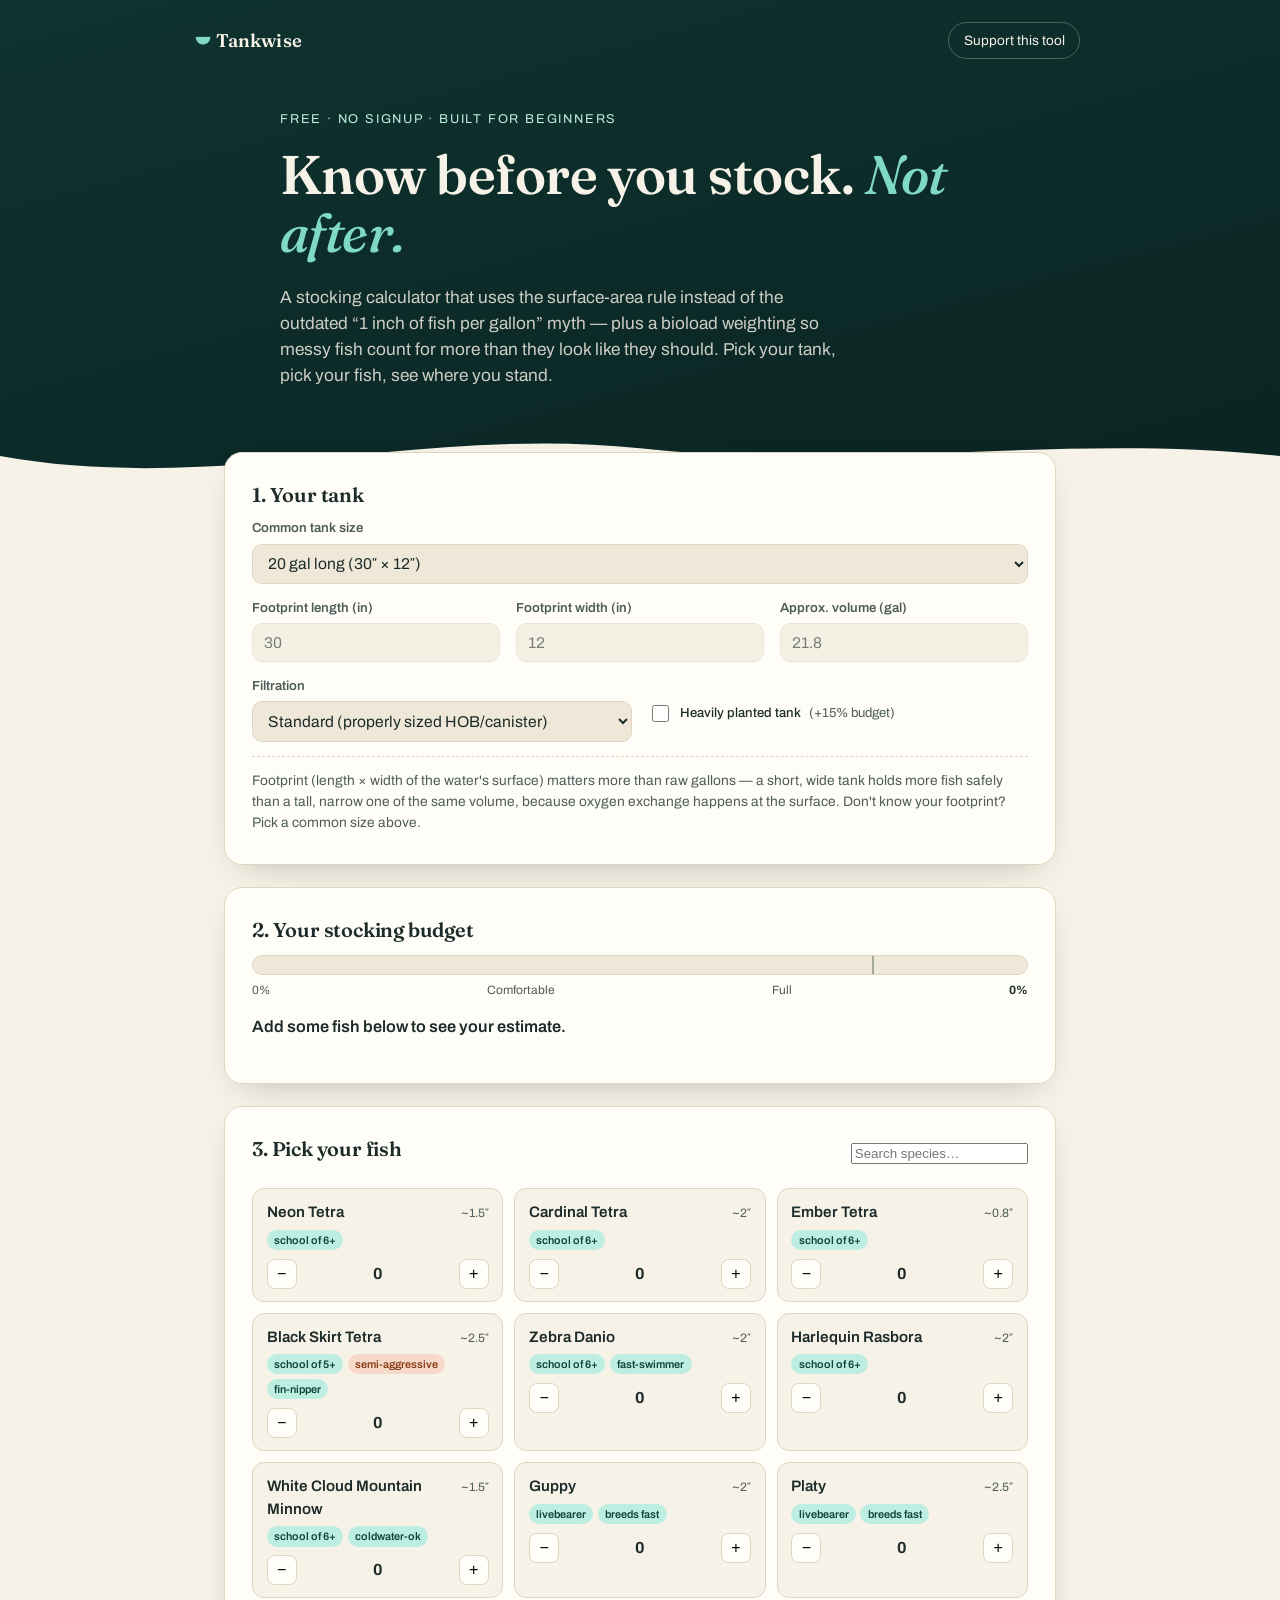
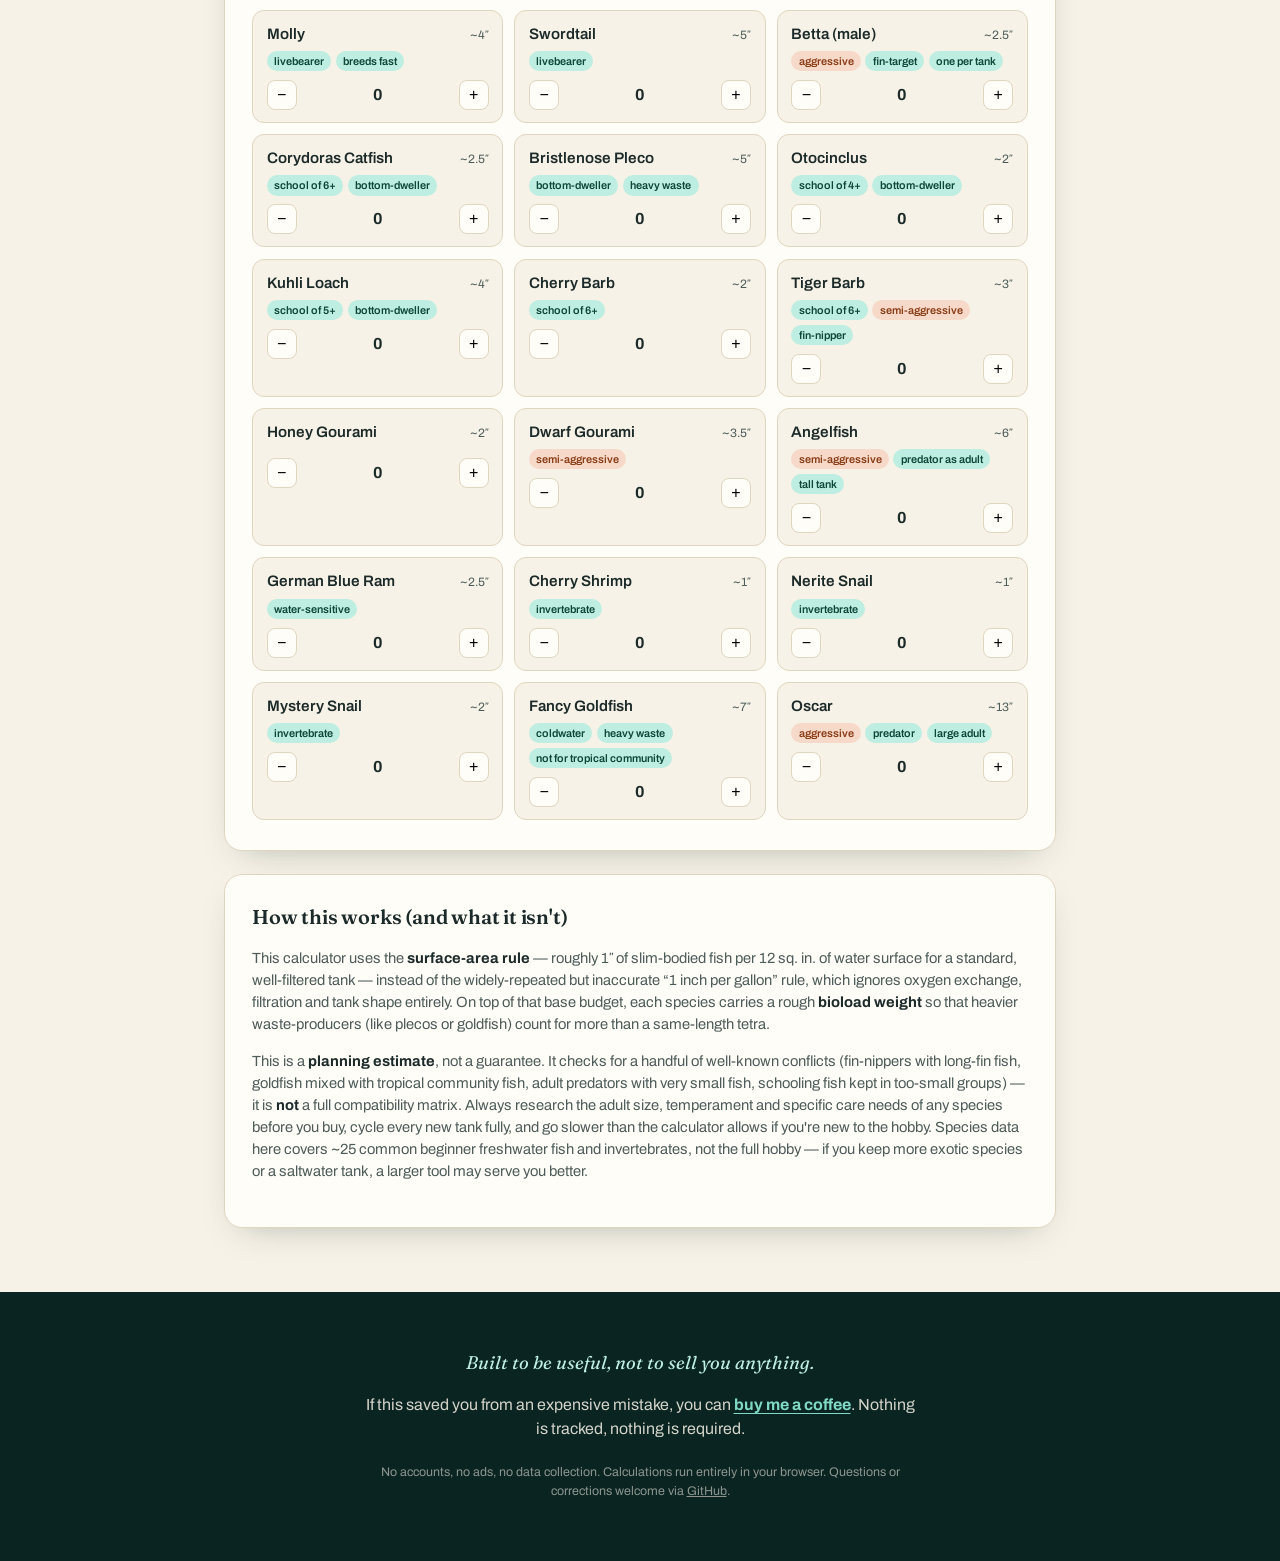
==== index.html @ 194c65b1 "Prepare site for repo rename to koberheim.github.io Decision: use the free root-domain GitHub Pages " ====
<!doctype html>
<html lang="en">
<head>
<meta charset="UTF-8" />
<meta name="viewport" content="width=device-width, initial-scale=1" />
<title>Aquarium Stocking Calculator — Plan a Healthy Tank</title>
<meta name="description" content="A free, honest aquarium stocking calculator for beginner freshwater fishkeepers. Enter your tank size and filtration, pick fish, and see a bioload-based stocking estimate — no signup, no clutter." />
<link rel="canonical" href="https://koberheim.github.io/" />

<meta property="og:type" content="website" />
<meta property="og:title" content="Aquarium Stocking Calculator — Plan a Healthy Tank" />
<meta property="og:description" content="A free, honest, no-signup aquarium stocking calculator for beginner freshwater fishkeepers." />
<meta property="og:url" content="https://koberheim.github.io/" />

<link rel="icon" href="data:image/svg+xml,%3Csvg xmlns='http://www.w3.org/2000/svg' viewBox='0 0 64 64'%3E%3Crect width='64' height='64' rx='14' fill='%230f3330'/%3E%3Cpath d='M10 34c8-14 24-16 34-6-4 10-16 16-26 12-3 4-6 4-8 2 2-3 2-5 0-8z' fill='%2377d9c4'/%3E%3Ccircle cx='40' cy='27' r='2.4' fill='%230f3330'/%3E%3C/svg%3E" />

<link rel="preconnect" href="https://fonts.googleapis.com" />
<link rel="preconnect" href="https://fonts.gstatic.com" crossorigin />
<link href="https://fonts.googleapis.com/css2?family=Fraunces:ital,opsz,wght@0,9..144,400;0,9..144,600;1,9..144,500&family=Archivo:wght@400;500;600;700&display=swap" rel="stylesheet" />

<link rel="stylesheet" href="style.css" />

<script type="application/ld+json">
{
  "@context": "https://schema.org",
  "@type": "WebApplication",
  "name": "Aquarium Stocking Calculator",
  "applicationCategory": "UtilitiesApplication",
  "operatingSystem": "Any",
  "offers": { "@type": "Offer", "price": "0", "priceCurrency": "USD" },
  "description": "A free, no-signup aquarium stocking calculator for beginner freshwater fishkeepers, based on the surface-area rule with per-species bioload weighting."
}
</script>
</head>
<body>

<div class="bubbles" aria-hidden="true">
  <span></span><span></span><span></span><span></span><span></span><span></span><span></span>
</div>

<header class="hero">
  <nav class="topbar">
    <div class="brand"><span class="brand-mark">◗</span> Tankwise</div>
    <a class="tip-link" href="#support">Support this tool</a>
  </nav>

  <div class="hero-copy">
    <p class="eyebrow">Free · No signup · Built for beginners</p>
    <h1>Know before you stock. <span class="accent">Not after.</span></h1>
    <p class="lede">
      A stocking calculator that uses the surface-area rule instead of the
      outdated &ldquo;1 inch of fish per gallon&rdquo; myth &mdash; plus a
      bioload weighting so messy fish count for more than they look like they
      should. Pick your tank, pick your fish, see where you stand.
    </p>
  </div>

  <svg class="wave" viewBox="0 0 1440 90" preserveAspectRatio="none" aria-hidden="true">
    <path d="M0,40 C240,90 480,0 720,30 C960,60 1200,10 1440,40 L1440,90 L0,90 Z"></path>
  </svg>
</header>

<main>
  <section class="panel tank-panel" aria-labelledby="tank-heading">
    <h2 id="tank-heading">1. Your tank</h2>

    <div class="field-row">
      <div class="field">
        <label for="tank-preset">Common tank size</label>
        <select id="tank-preset">
          <option value="custom">Custom footprint&hellip;</option>
          <option value="10,20,10">10 gal (20&Prime; &times; 10&Prime;)</option>
          <option value="20,30,12" selected>20 gal long (30&Prime; &times; 12&Prime;)</option>
          <option value="29,30,12">29 gal (30&Prime; &times; 12&Prime;)</option>
          <option value="40,36,18">40 gal breeder (36&Prime; &times; 18&Prime;)</option>
          <option value="55,48,13">55 gal (48&Prime; &times; 13&Prime;)</option>
          <option value="75,48,18">75 gal (48&Prime; &times; 18&Prime;)</option>
        </select>
      </div>
    </div>

    <div class="field-row" id="footprint-row">
      <div class="field">
        <label for="tank-length">Footprint length (in)</label>
        <input id="tank-length" type="number" min="1" step="0.5" value="30" />
      </div>
      <div class="field">
        <label for="tank-width">Footprint width (in)</label>
        <input id="tank-width" type="number" min="1" step="0.5" value="12" />
      </div>
      <div class="field">
        <label for="tank-gallons">Approx. volume (gal)</label>
        <input id="tank-gallons" type="number" min="1" step="0.5" value="20" disabled />
      </div>
    </div>

    <div class="field-row">
      <div class="field">
        <label for="filtration">Filtration</label>
        <select id="filtration">
          <option value="20">Light (small HOB / sponge only)</option>
          <option value="12" selected>Standard (properly sized HOB/canister)</option>
          <option value="8">Strong (oversized filter + frequent water changes)</option>
        </select>
      </div>
      <div class="field checkbox-field">
        <label for="planted">
          <input id="planted" type="checkbox" />
          Heavily planted tank <span class="hint">(+15% budget)</span>
        </label>
      </div>
    </div>

    <p class="footnote">
      Footprint (length &times; width of the water's surface) matters more than
      raw gallons &mdash; a short, wide tank holds more fish safely than a tall,
      narrow one of the same volume, because oxygen exchange happens at the
      surface. Don't know your footprint? Pick a common size above.
    </p>
  </section>

  <section class="panel budget-panel" aria-live="polite">
    <h2>2. Your stocking budget</h2>
    <div class="gauge-wrap">
      <div class="gauge">
        <div class="gauge-fill" id="gauge-fill"></div>
        <div class="gauge-marker" id="gauge-marker" style="left:80%"></div>
      </div>
      <div class="gauge-labels">
        <span>0%</span><span>Comfortable</span><span>Full</span><span id="gauge-pct">0%</span>
      </div>
    </div>
    <p class="status-line" id="status-line">Add some fish below to see your estimate.</p>
    <div id="warnings" class="warnings" role="alert"></div>
  </section>

  <section class="panel species-panel" aria-labelledby="species-heading">
    <div class="species-head">
      <h2 id="species-heading">3. Pick your fish</h2>
      <input id="species-search" type="search" placeholder="Search species&hellip;" aria-label="Search species" />
    </div>
    <div class="species-grid" id="species-grid"></div>
  </section>

  <section class="panel method-panel" id="method">
    <h2>How this works (and what it isn't)</h2>
    <p>
      This calculator uses the <strong>surface-area rule</strong> &mdash; roughly
      1&Prime; of slim-bodied fish per 12 sq. in. of water surface for a
      standard, well-filtered tank &mdash; instead of the widely-repeated but
      inaccurate &ldquo;1 inch per gallon&rdquo; rule, which ignores oxygen
      exchange, filtration and tank shape entirely. On top of that base budget,
      each species carries a rough <strong>bioload weight</strong> so that
      heavier waste-producers (like plecos or goldfish) count for more than a
      same-length tetra.
    </p>
    <p>
      This is a <strong>planning estimate</strong>, not a guarantee. It checks
      for a handful of well-known conflicts (fin-nippers with long-fin fish,
      goldfish mixed with tropical community fish, adult predators with very
      small fish, schooling fish kept in too-small groups) &mdash; it is
      <strong>not</strong> a full compatibility matrix. Always research the
      adult size, temperament and specific care needs of any species before you
      buy, cycle every new tank fully, and go slower than the calculator allows
      if you're new to the hobby. Species data here covers ~25 common beginner
      freshwater fish and invertebrates, not the full hobby &mdash; if you keep
      more exotic species or a saltwater tank, a larger tool may serve you
      better.
    </p>
  </section>
</main>

<footer id="support" class="site-footer">
  <div class="footer-inner">
    <p class="footer-tagline">Built to be useful, not to sell you anything.</p>
    <p>
      If this saved you from an expensive mistake, you can
      <a href="https://ko-fi.com/kober" id="kofi-link" class="kofi-button" target="_blank" rel="noopener">buy me a coffee</a>.
      Nothing is tracked, nothing is required.
    </p>
    <p class="footer-fine">
      No accounts, no ads, no data collection. Calculations run entirely in
      your browser. Questions or corrections welcome via
      <a href="https://github.com/koberheim/koberheim.github.io" target="_blank" rel="noopener">GitHub</a>.
    </p>
  </div>
</footer>

<script src="app.js"></script>
</body>
</html>
---- style.css ----
:root {
  --ink: #0f3330;
  --ink-deep: #0a2422;
  --seafoam: #7fd9c4;
  --seafoam-soft: #bdeee1;
  --sand: #f7f2e7;
  --sand-dim: #efe8d8;
  --paper: #fffdf8;
  --coral: #e2764f;
  --amber: #d99a3d;
  --good: #2f8f6f;
  --warn: #c98a2e;
  --bad: #c25b3f;
  --text: #1c2b29;
  --text-soft: #4d5c59;
  --border: #dfd6bf;
  --radius: 18px;
  --shadow: 0 12px 34px -18px rgba(10, 36, 34, 0.35);
  --font-display: "Fraunces", "Iowan Old Style", ui-serif, Georgia, serif;
  --font-body: "Archivo", -apple-system, BlinkMacSystemFont, sans-serif;
}

* { box-sizing: border-box; }

html { scroll-behavior: smooth; }

body {
  margin: 0;
  background: var(--sand);
  color: var(--text);
  font-family: var(--font-body);
  line-height: 1.5;
  -webkit-font-smoothing: antialiased;
}

a { color: inherit; }

h1, h2, h3 { font-family: var(--font-display); margin: 0 0 0.4em; letter-spacing: -0.01em; }

/* ---------- floating bubbles ---------- */
.bubbles {
  position: fixed;
  inset: 0;
  pointer-events: none;
  overflow: hidden;
  z-index: 0;
}
.bubbles span {
  position: absolute;
  bottom: -10%;
  width: var(--s, 10px);
  height: var(--s, 10px);
  border-radius: 50%;
  background: radial-gradient(circle at 30% 30%, rgba(255,255,255,0.55), rgba(127,217,196,0.05));
  animation: rise var(--dur, 18s) linear infinite;
  animation-delay: var(--delay, 0s);
  opacity: 0.5;
}
.bubbles span:nth-child(1){ left:6%;  --s:14px; --dur:16s; --delay:-2s; }
.bubbles span:nth-child(2){ left:18%; --s:8px;  --dur:12s; --delay:-6s; }
.bubbles span:nth-child(3){ left:32%; --s:18px; --dur:22s; --delay:-1s; }
.bubbles span:nth-child(4){ left:48%; --s:10px; --dur:15s; --delay:-9s; }
.bubbles span:nth-child(5){ left:63%; --s:13px; --dur:19s; --delay:-4s; }
.bubbles span:nth-child(6){ left:79%; --s:9px;  --dur:13s; --delay:-7s; }
.bubbles span:nth-child(7){ left:91%; --s:16px; --dur:21s; --delay:-11s; }

@keyframes rise {
  from { transform: translateY(0) translateX(0); opacity: 0; }
  10% { opacity: 0.55; }
  90% { opacity: 0.35; }
  to { transform: translateY(-115vh) translateX(12px); opacity: 0; }
}

/* ---------- hero ---------- */
.hero {
  position: relative;
  background: linear-gradient(165deg, var(--ink) 0%, var(--ink-deep) 100%);
  color: var(--sand);
  padding: 1.4rem 1.5rem 5.5rem;
  overflow: hidden;
}

.topbar {
  max-width: 880px;
  margin: 0 auto;
  display: flex;
  align-items: center;
  justify-content: space-between;
  position: relative;
  z-index: 2;
}

.brand {
  font-family: var(--font-display);
  font-weight: 600;
  font-size: 1.15rem;
  letter-spacing: 0.01em;
  display: flex;
  align-items: center;
  gap: 0.4rem;
}
.brand-mark { color: var(--seafoam); transform: rotate(90deg); display: inline-block; }

.tip-link {
  font-size: 0.85rem;
  text-decoration: none;
  border: 1px solid rgba(255,255,255,0.25);
  padding: 0.45rem 0.9rem;
  border-radius: 999px;
  transition: background 0.2s, border-color 0.2s;
}
.tip-link:hover { background: rgba(255,255,255,0.08); border-color: rgba(255,255,255,0.5); }

.hero-copy {
  max-width: 720px;
  margin: 3.2rem auto 0;
  position: relative;
  z-index: 2;
}

.eyebrow {
  font-size: 0.8rem;
  text-transform: uppercase;
  letter-spacing: 0.14em;
  color: var(--seafoam-soft);
  margin: 0 0 1rem;
}

.hero h1 {
  font-size: clamp(2.1rem, 5vw, 3.4rem);
  font-weight: 600;
  line-height: 1.08;
}
.hero h1 .accent { font-style: italic; font-weight: 500; color: var(--seafoam); }

.lede {
  font-size: 1.08rem;
  color: rgba(247, 242, 231, 0.82);
  max-width: 56ch;
  margin-top: 1.1rem;
}

.wave {
  position: absolute;
  left: 0; right: 0; bottom: -1px;
  width: 100%;
  height: 70px;
  z-index: 1;
}
.wave path { fill: var(--sand); }

/* ---------- layout ---------- */
main {
  max-width: 880px;
  margin: -2.6rem auto 0;
  padding: 0 1.5rem 4rem;
  position: relative;
  z-index: 2;
  display: grid;
  gap: 1.4rem;
}

.panel {
  background: var(--paper);
  border: 1px solid var(--border);
  border-radius: var(--radius);
  padding: 1.7rem 1.7rem 1.9rem;
  box-shadow: var(--shadow);
}

.panel h2 {
  font-size: 1.25rem;
  font-weight: 600;
}

/* ---------- tank form ---------- */
.field-row {
  display: grid;
  grid-template-columns: repeat(auto-fit, minmax(160px, 1fr));
  gap: 1rem;
  margin-bottom: 0.9rem;
}

.field label {
  display: block;
  font-size: 0.82rem;
  font-weight: 600;
  color: var(--text-soft);
  margin-bottom: 0.35rem;
}

.field select,
.field input[type="number"],
.field input[type="search"] {
  width: 100%;
  font-family: var(--font-body);
  font-size: 0.98rem;
  padding: 0.6rem 0.7rem;
  border: 1px solid var(--border);
  border-radius: 10px;
  background: var(--sand-dim);
  color: var(--text);
}
.field select:focus,
.field input:focus {
  outline: 2px solid var(--seafoam);
  outline-offset: 1px;
}
.field input:disabled { opacity: 0.6; }

.checkbox-field label {
  display: flex;
  align-items: center;
  gap: 0.5rem;
  font-weight: 500;
  color: var(--text);
  margin-top: 1.6rem;
}
.checkbox-field input { width: 17px; height: 17px; }
.hint { color: var(--text-soft); font-weight: 400; }

.footnote {
  font-size: 0.86rem;
  color: var(--text-soft);
  margin: 0.6rem 0 0;
  border-top: 1px dashed var(--border);
  padding-top: 0.9rem;
}

/* ---------- gauge ---------- */
.gauge-wrap { margin: 0.6rem 0 1rem; }
.gauge {
  position: relative;
  height: 20px;
  border-radius: 999px;
  background: var(--sand-dim);
  border: 1px solid var(--border);
  overflow: hidden;
}
.gauge-fill {
  height: 100%;
  width: 0%;
  background: linear-gradient(90deg, var(--good), var(--good));
  transition: width 0.35s ease, background 0.35s ease;
  border-radius: 999px 0 0 999px;
}
.gauge-marker {
  position: absolute;
  top: -3px;
  width: 2px;
  height: 26px;
  background: var(--text);
  opacity: 0.35;
}
.gauge-labels {
  display: flex;
  justify-content: space-between;
  font-size: 0.75rem;
  color: var(--text-soft);
  margin-top: 0.4rem;
}
#gauge-pct { font-weight: 700; color: var(--text); }

.status-line {
  font-size: 1.02rem;
  font-weight: 600;
  margin: 0.6rem 0 0;
}
.status-line.good { color: var(--good); }
.status-line.warn { color: var(--warn); }
.status-line.bad { color: var(--bad); }

.warnings {
  margin-top: 0.8rem;
  display: grid;
  gap: 0.5rem;
}
.warning-item {
  font-size: 0.88rem;
  background: #fbeee3;
  border: 1px solid #f0d3ba;
  color: #7a3f1c;
  padding: 0.55rem 0.8rem;
  border-radius: 10px;
}

/* ---------- species grid ---------- */
.species-head {
  display: flex;
  flex-wrap: wrap;
  gap: 0.8rem;
  align-items: center;
  justify-content: space-between;
  margin-bottom: 1rem;
}
.species-head input[type="search"] {
  max-width: 220px;
}

.species-grid {
  display: grid;
  grid-template-columns: repeat(auto-fill, minmax(230px, 1fr));
  gap: 0.7rem;
}

.species-card {
  border: 1px solid var(--border);
  border-radius: 12px;
  padding: 0.75rem 0.85rem;
  background: var(--sand);
  display: flex;
  flex-direction: column;
  gap: 0.35rem;
}

.species-card .row1 {
  display: flex;
  justify-content: space-between;
  align-items: baseline;
  gap: 0.5rem;
}

.species-card .name {
  font-weight: 600;
  font-size: 0.95rem;
}

.species-card .meta {
  font-size: 0.76rem;
  color: var(--text-soft);
}

.species-card .tags {
  display: flex;
  flex-wrap: wrap;
  gap: 0.3rem;
}
.tag {
  font-size: 0.68rem;
  padding: 0.12rem 0.45rem;
  border-radius: 999px;
  background: var(--seafoam-soft);
  color: #0e4638;
  font-weight: 600;
}
.tag.alert { background: #f6d9c9; color: #8a3d16; }

.stepper {
  display: flex;
  align-items: center;
  justify-content: space-between;
  margin-top: 0.2rem;
}
.stepper button {
  width: 30px; height: 30px;
  border-radius: 8px;
  border: 1px solid var(--border);
  background: var(--paper);
  font-size: 1rem;
  cursor: pointer;
  line-height: 1;
}
.stepper button:hover { background: var(--seafoam-soft); }
.stepper .count { font-weight: 700; min-width: 2ch; text-align: center; }

.species-card.active {
  border-color: var(--seafoam);
  background: var(--seafoam-soft);
}

/* ---------- method panel ---------- */
.method-panel p { color: var(--text-soft); font-size: 0.92rem; }
.method-panel strong { color: var(--text); }

/* ---------- footer ---------- */
.site-footer {
  background: var(--ink-deep);
  color: rgba(247,242,231,0.85);
  padding: 2.4rem 1.5rem 3rem;
  text-align: center;
}
.footer-inner { max-width: 560px; margin: 0 auto; }
.footer-tagline {
  font-family: var(--font-display);
  font-style: italic;
  font-size: 1.15rem;
  color: var(--seafoam-soft);
  margin-bottom: 0.6rem;
}
.kofi-button {
  color: var(--seafoam);
  font-weight: 700;
  text-decoration: underline;
  text-underline-offset: 3px;
}
.footer-fine {
  font-size: 0.78rem;
  color: rgba(247,242,231,0.55);
  margin-top: 1.4rem;
}
.footer-fine a { text-decoration: underline; }

@media (max-width: 560px) {
  .hero { padding: 1.2rem 1.1rem 4.8rem; }
  .panel { padding: 1.3rem 1.15rem 1.5rem; }
  main { padding: 0 1.1rem 3rem; }
}
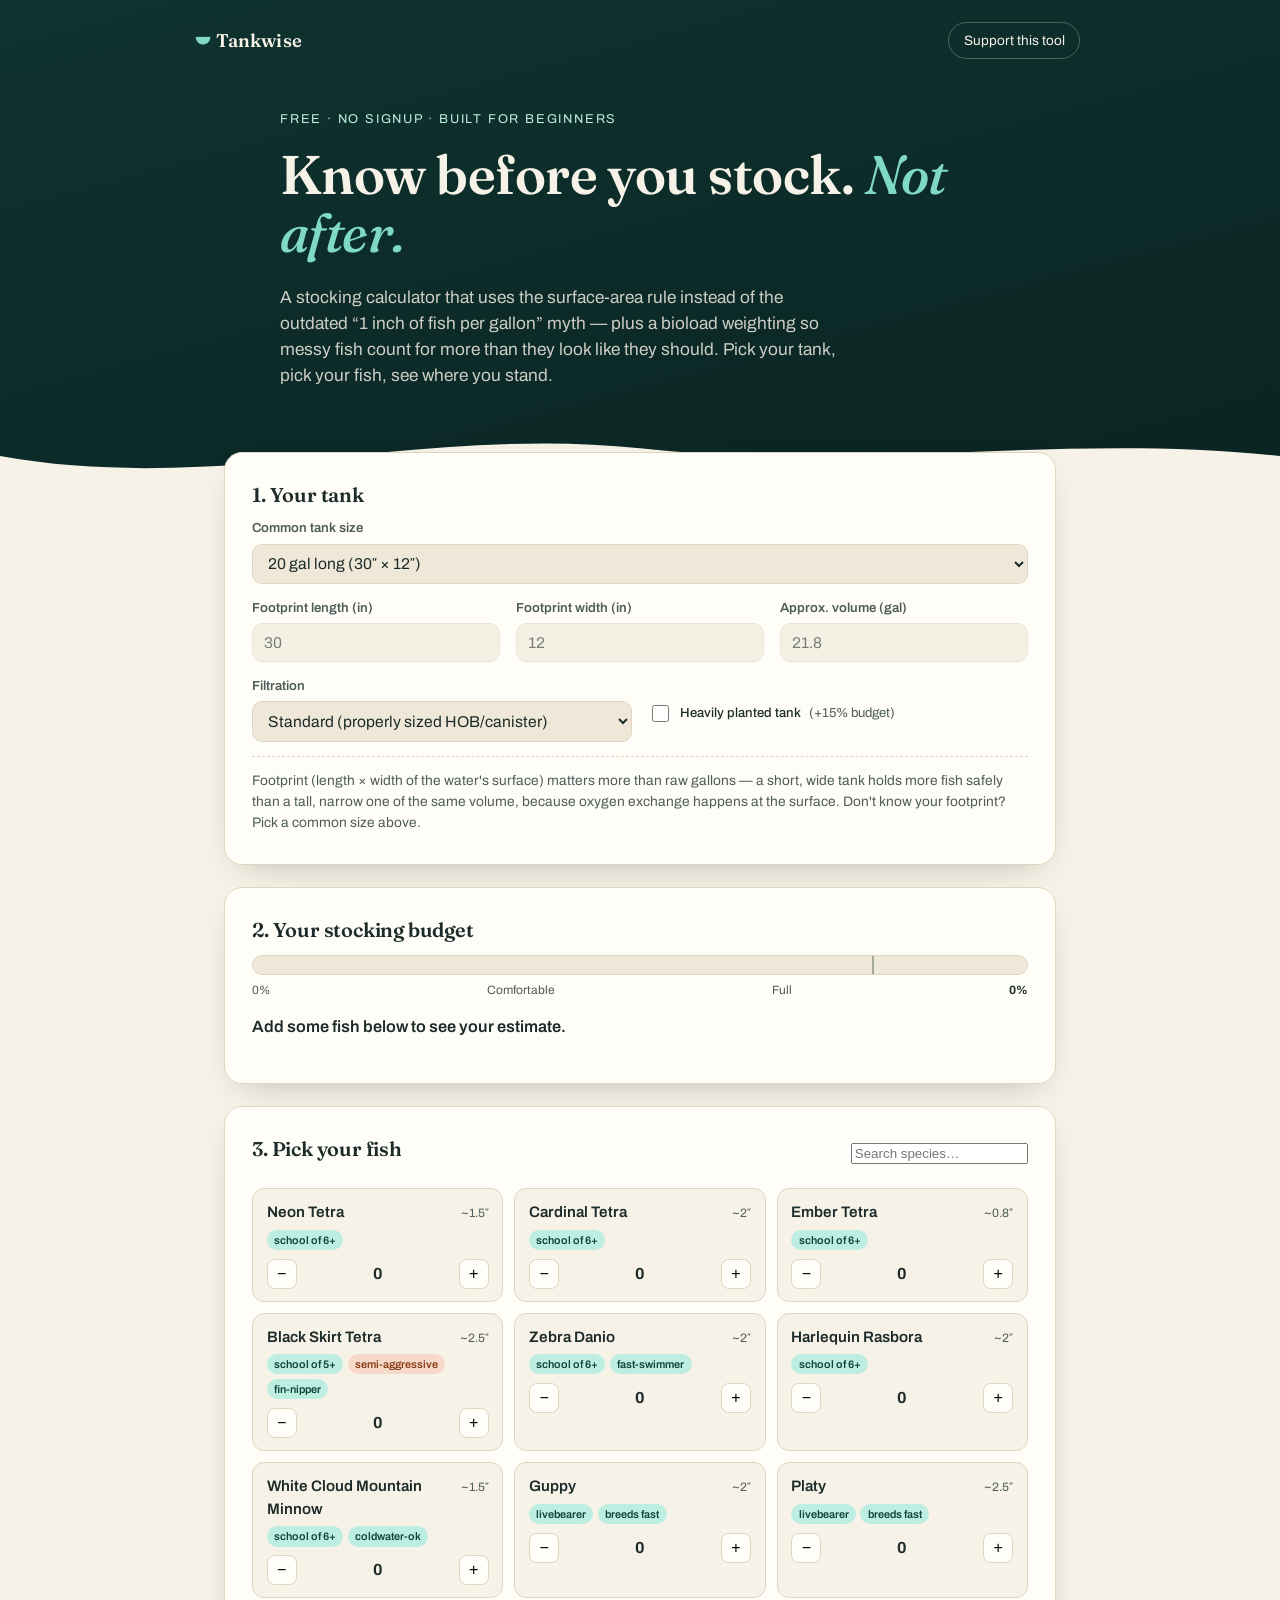
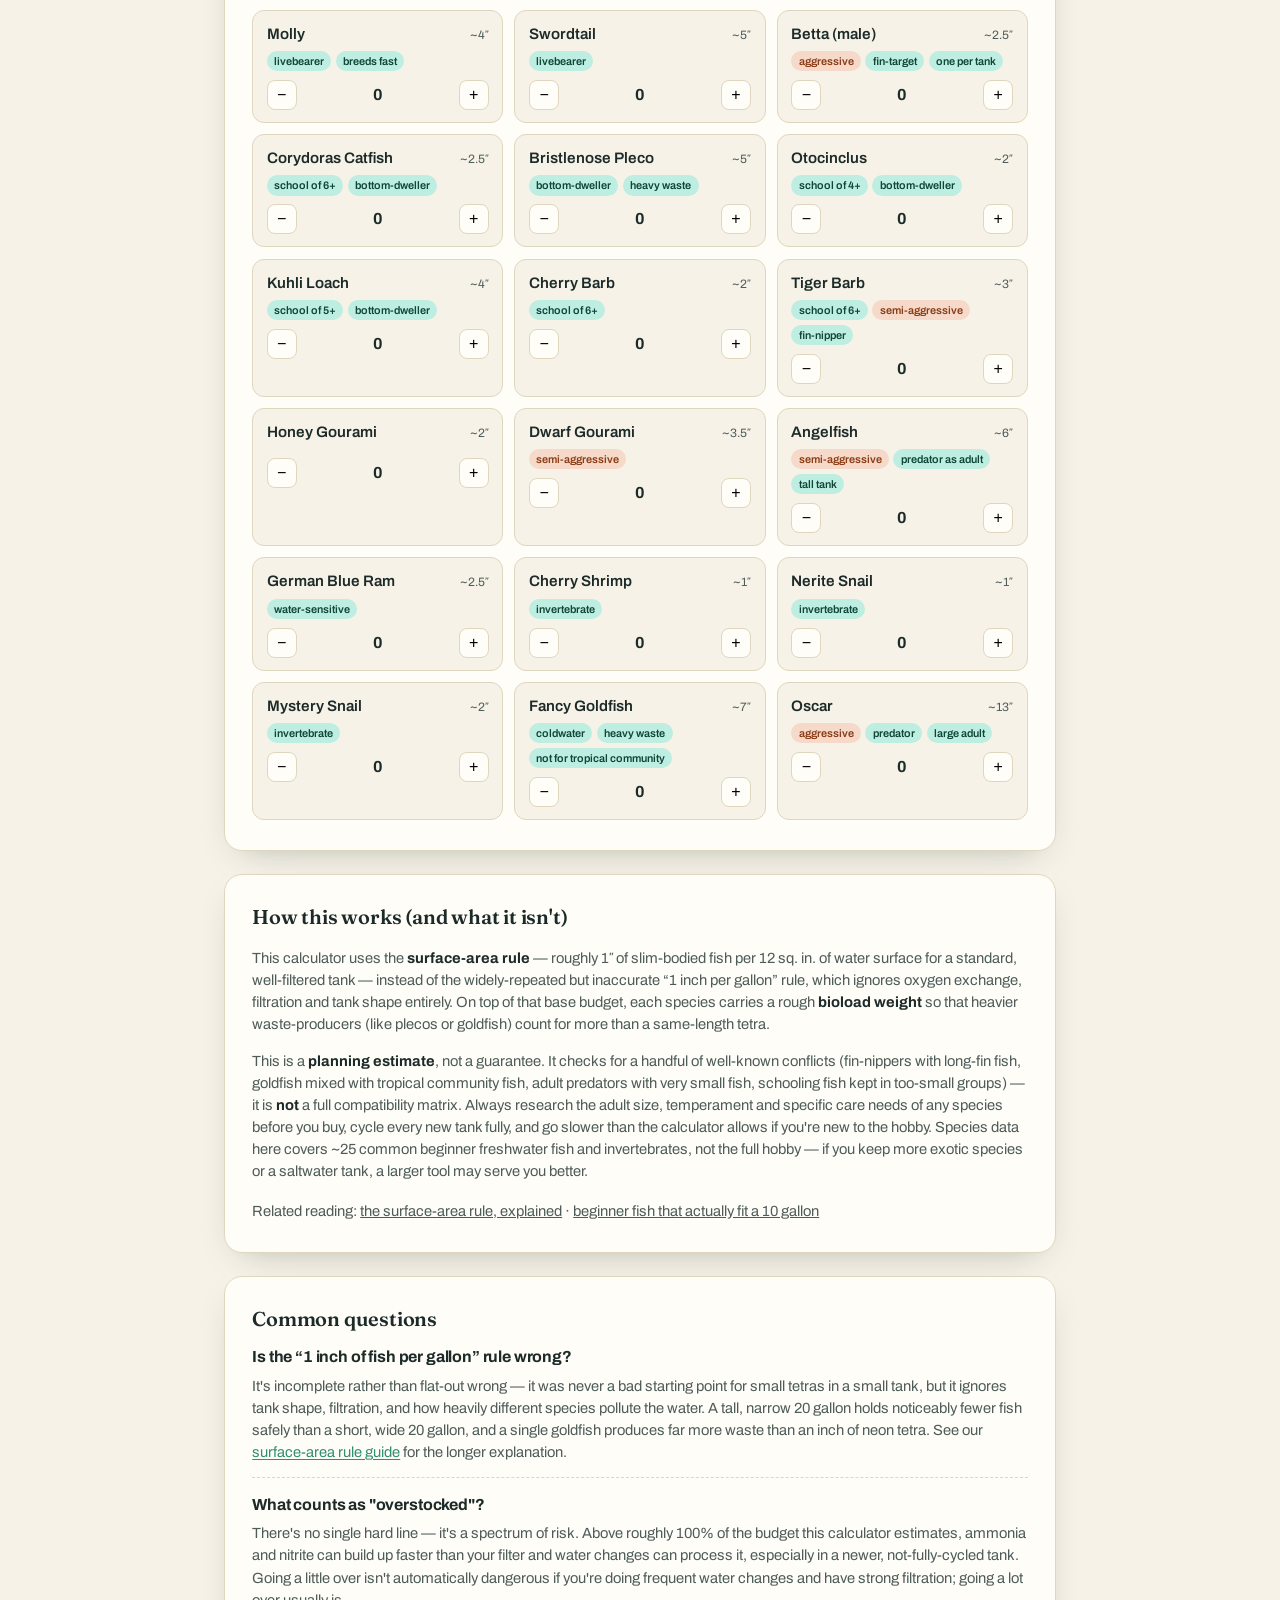
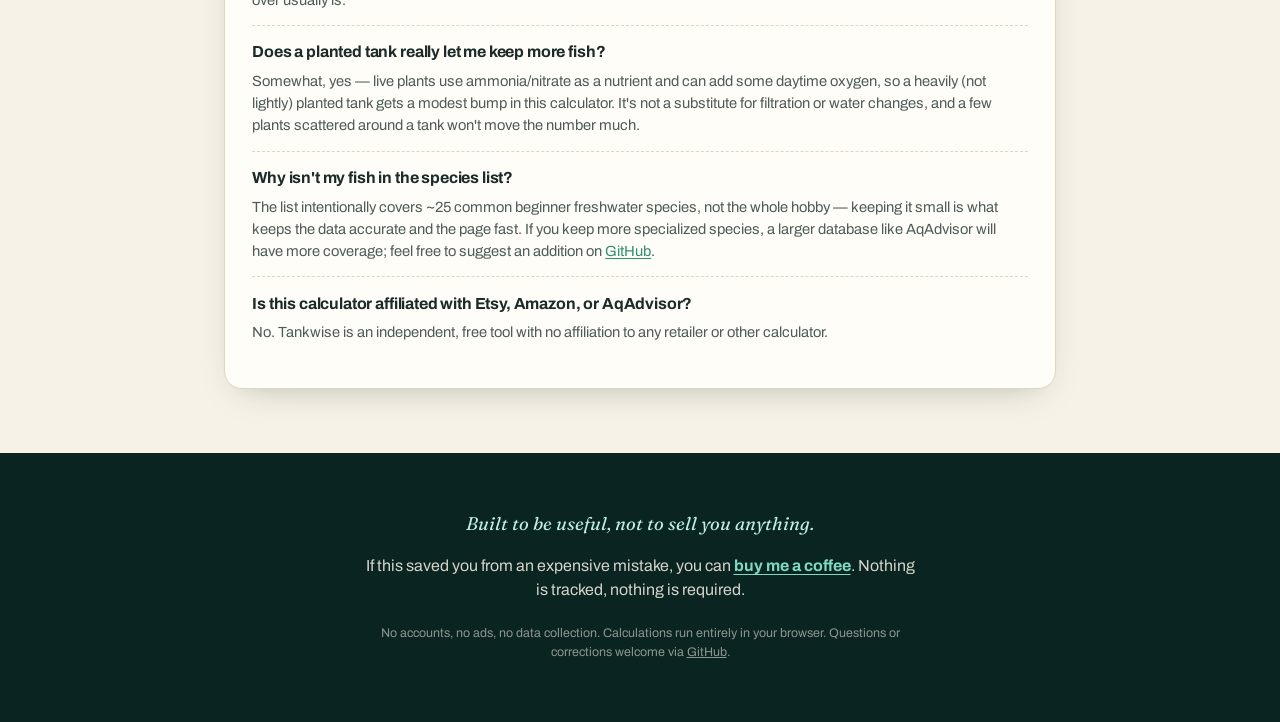
==== commit aaf268be: "Add SEO content: FAQ, two guide pages, OG image - FAQ section on the homepage with FAQPage schema (5" ====
--- a/index.html
+++ b/index.html
@@ -11,6 +11,8 @@
 <meta property="og:title" content="Aquarium Stocking Calculator — Plan a Healthy Tank" />
 <meta property="og:description" content="A free, honest, no-signup aquarium stocking calculator for beginner freshwater fishkeepers." />
 <meta property="og:url" content="https://koberheim.github.io/" />
+<meta property="og:image" content="https://koberheim.github.io/og-image.png" />
+<meta name="twitter:card" content="summary_large_image" />
 
 <link rel="icon" href="data:image/svg+xml,%3Csvg xmlns='http://www.w3.org/2000/svg' viewBox='0 0 64 64'%3E%3Crect width='64' height='64' rx='14' fill='%230f3330'/%3E%3Cpath d='M10 34c8-14 24-16 34-6-4 10-16 16-26 12-3 4-6 4-8 2 2-3 2-5 0-8z' fill='%2377d9c4'/%3E%3Ccircle cx='40' cy='27' r='2.4' fill='%230f3330'/%3E%3C/svg%3E" />
 
@@ -29,6 +31,29 @@
   "operatingSystem": "Any",
   "offers": { "@type": "Offer", "price": "0", "priceCurrency": "USD" },
   "description": "A free, no-signup aquarium stocking calculator for beginner freshwater fishkeepers, based on the surface-area rule with per-species bioload weighting."
+}
+</script>
+<script type="application/ld+json">
+{
+  "@context": "https://schema.org",
+  "@type": "FAQPage",
+  "mainEntity": [
+    {
+      "@type": "Question",
+      "name": "Is the \"1 inch of fish per gallon\" rule wrong?",
+      "acceptedAnswer": { "@type": "Answer", "text": "It's incomplete rather than flat-out wrong — it ignores tank shape, filtration, and how heavily different species pollute the water. A tall, narrow tank holds fewer fish safely than a short, wide tank of the same volume, and a goldfish produces far more waste than an inch of neon tetra." }
+    },
+    {
+      "@type": "Question",
+      "name": "What counts as overstocked in an aquarium?",
+      "acceptedAnswer": { "@type": "Answer", "text": "There's no single hard line. Above roughly 100% of a calculated stocking budget, ammonia and nitrite can build up faster than filtration and water changes can process it, especially in a newer tank." }
+    },
+    {
+      "@type": "Question",
+      "name": "Does a planted tank let me keep more fish?",
+      "acceptedAnswer": { "@type": "Answer", "text": "Somewhat — live plants use ammonia and nitrate as a nutrient and add some daytime oxygen, so a heavily planted tank gets a modest bump in stocking capacity. It is not a substitute for filtration or water changes." }
+    }
+  ]
 }
 </script>
 </head>
@@ -167,6 +192,69 @@
       more exotic species or a saltwater tank, a larger tool may serve you
       better.
     </p>
+    <p class="footnote" style="border-top:none; margin-top:1.1rem; padding-top:0;">
+      Related reading:
+      <a href="guides/surface-area-rule.html">the surface-area rule, explained</a> ·
+      <a href="guides/beginner-fish-for-a-10-gallon-tank.html">beginner fish that actually fit a 10 gallon</a>
+    </p>
+  </section>
+
+  <section class="panel faq-panel" id="faq" aria-labelledby="faq-heading">
+    <h2 id="faq-heading">Common questions</h2>
+
+    <div class="faq-item">
+      <h3>Is the &ldquo;1 inch of fish per gallon&rdquo; rule wrong?</h3>
+      <p>
+        It's incomplete rather than flat-out wrong &mdash; it was never a bad
+        starting point for small tetras in a small tank, but it ignores tank
+        shape, filtration, and how heavily different species pollute the
+        water. A tall, narrow 20 gallon holds noticeably fewer fish safely
+        than a short, wide 20 gallon, and a single goldfish produces far more
+        waste than an inch of neon tetra. See our
+        <a href="guides/surface-area-rule.html">surface-area rule guide</a>
+        for the longer explanation.
+      </p>
+    </div>
+
+    <div class="faq-item">
+      <h3>What counts as "overstocked"?</h3>
+      <p>
+        There's no single hard line &mdash; it's a spectrum of risk. Above
+        roughly 100% of the budget this calculator estimates, ammonia and
+        nitrite can build up faster than your filter and water changes can
+        process it, especially in a newer, not-fully-cycled tank. Going a
+        little over isn't automatically dangerous if you're doing frequent
+        water changes and have strong filtration; going a lot over usually is.
+      </p>
+    </div>
+
+    <div class="faq-item">
+      <h3>Does a planted tank really let me keep more fish?</h3>
+      <p>
+        Somewhat, yes &mdash; live plants use ammonia/nitrate as a nutrient
+        and can add some daytime oxygen, so a heavily (not lightly) planted
+        tank gets a modest bump in this calculator. It's not a substitute for
+        filtration or water changes, and a few plants scattered around a tank
+        won't move the number much.
+      </p>
+    </div>
+
+    <div class="faq-item">
+      <h3>Why isn't my fish in the species list?</h3>
+      <p>
+        The list intentionally covers ~25 common beginner freshwater species,
+        not the whole hobby &mdash; keeping it small is what keeps the data
+        accurate and the page fast. If you keep more specialized species, a
+        larger database like AqAdvisor will have more coverage; feel free to
+        suggest an addition on
+        <a href="https://github.com/koberheim/koberheim.github.io" target="_blank" rel="noopener">GitHub</a>.
+      </p>
+    </div>
+
+    <div class="faq-item">
+      <h3>Is this calculator affiliated with Etsy, Amazon, or AqAdvisor?</h3>
+      <p>No. Tankwise is an independent, free tool with no affiliation to any retailer or other calculator.</p>
+    </div>
   </section>
 </main>
 
--- a/style.css
+++ b/style.css
@@ -372,6 +372,25 @@
 .method-panel p { color: var(--text-soft); font-size: 0.92rem; }
 .method-panel strong { color: var(--text); }
 
+/* ---------- FAQ ---------- */
+.faq-item {
+  padding: 0.9rem 0;
+  border-top: 1px dashed var(--border);
+}
+.faq-item:first-of-type { border-top: none; padding-top: 0.2rem; }
+.faq-item h3 {
+  font-family: var(--font-body);
+  font-size: 1rem;
+  font-weight: 700;
+  margin-bottom: 0.35rem;
+}
+.faq-item p {
+  color: var(--text-soft);
+  font-size: 0.92rem;
+  margin: 0;
+}
+.faq-item a { color: var(--good); text-decoration: underline; text-underline-offset: 2px; }
+
 /* ---------- footer ---------- */
 .site-footer {
   background: var(--ink-deep);
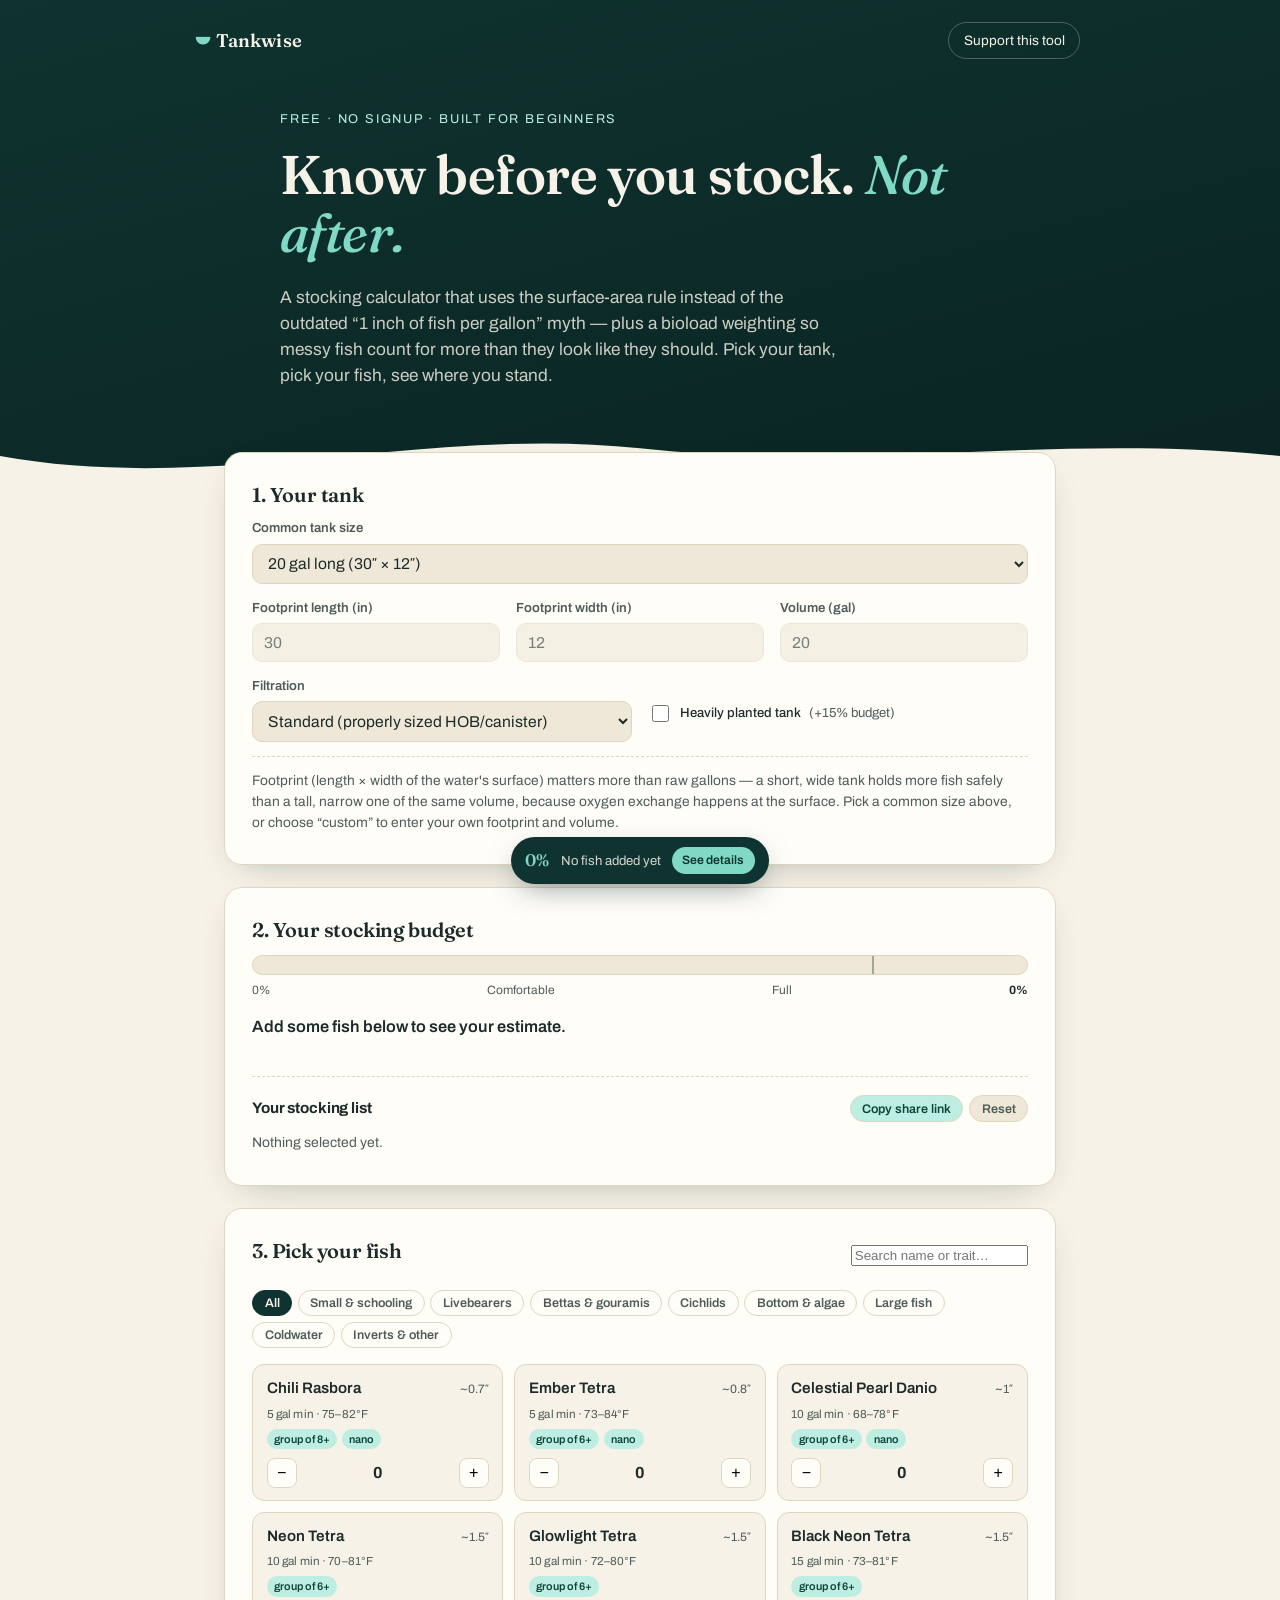
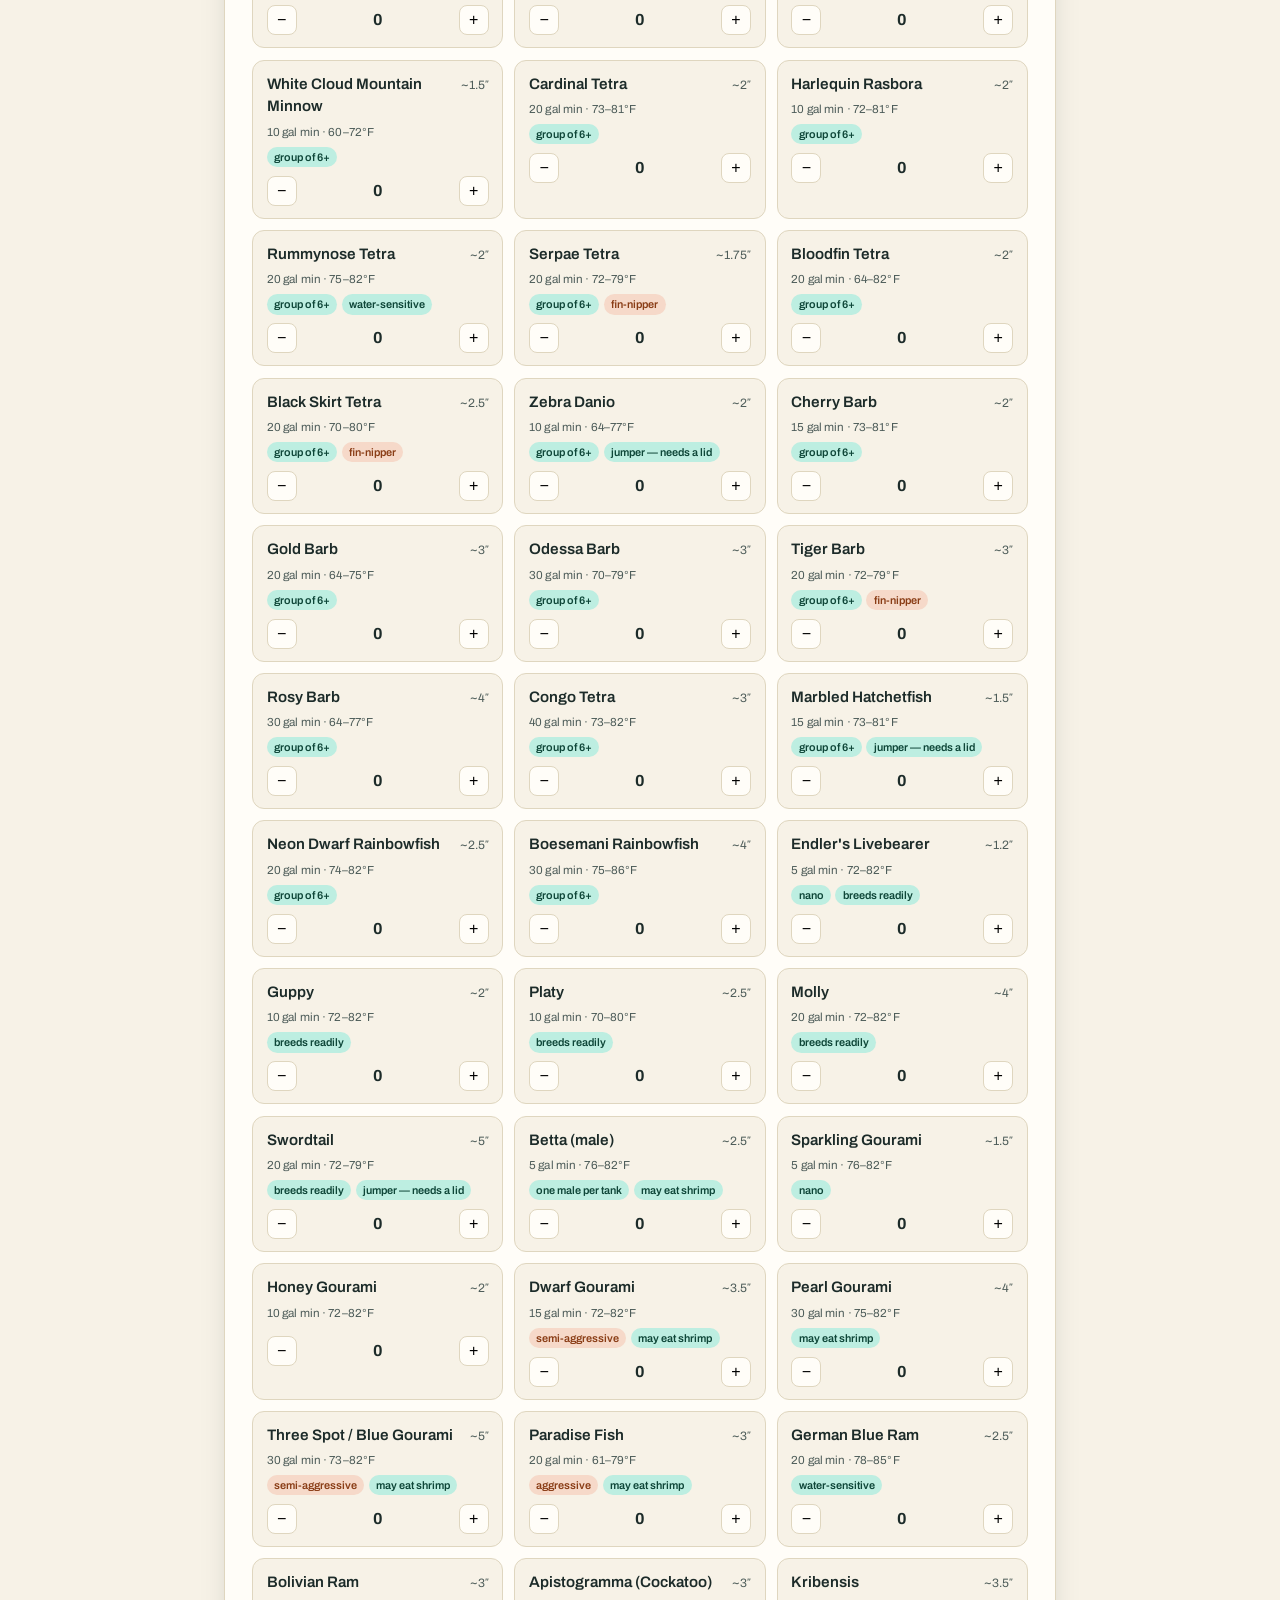
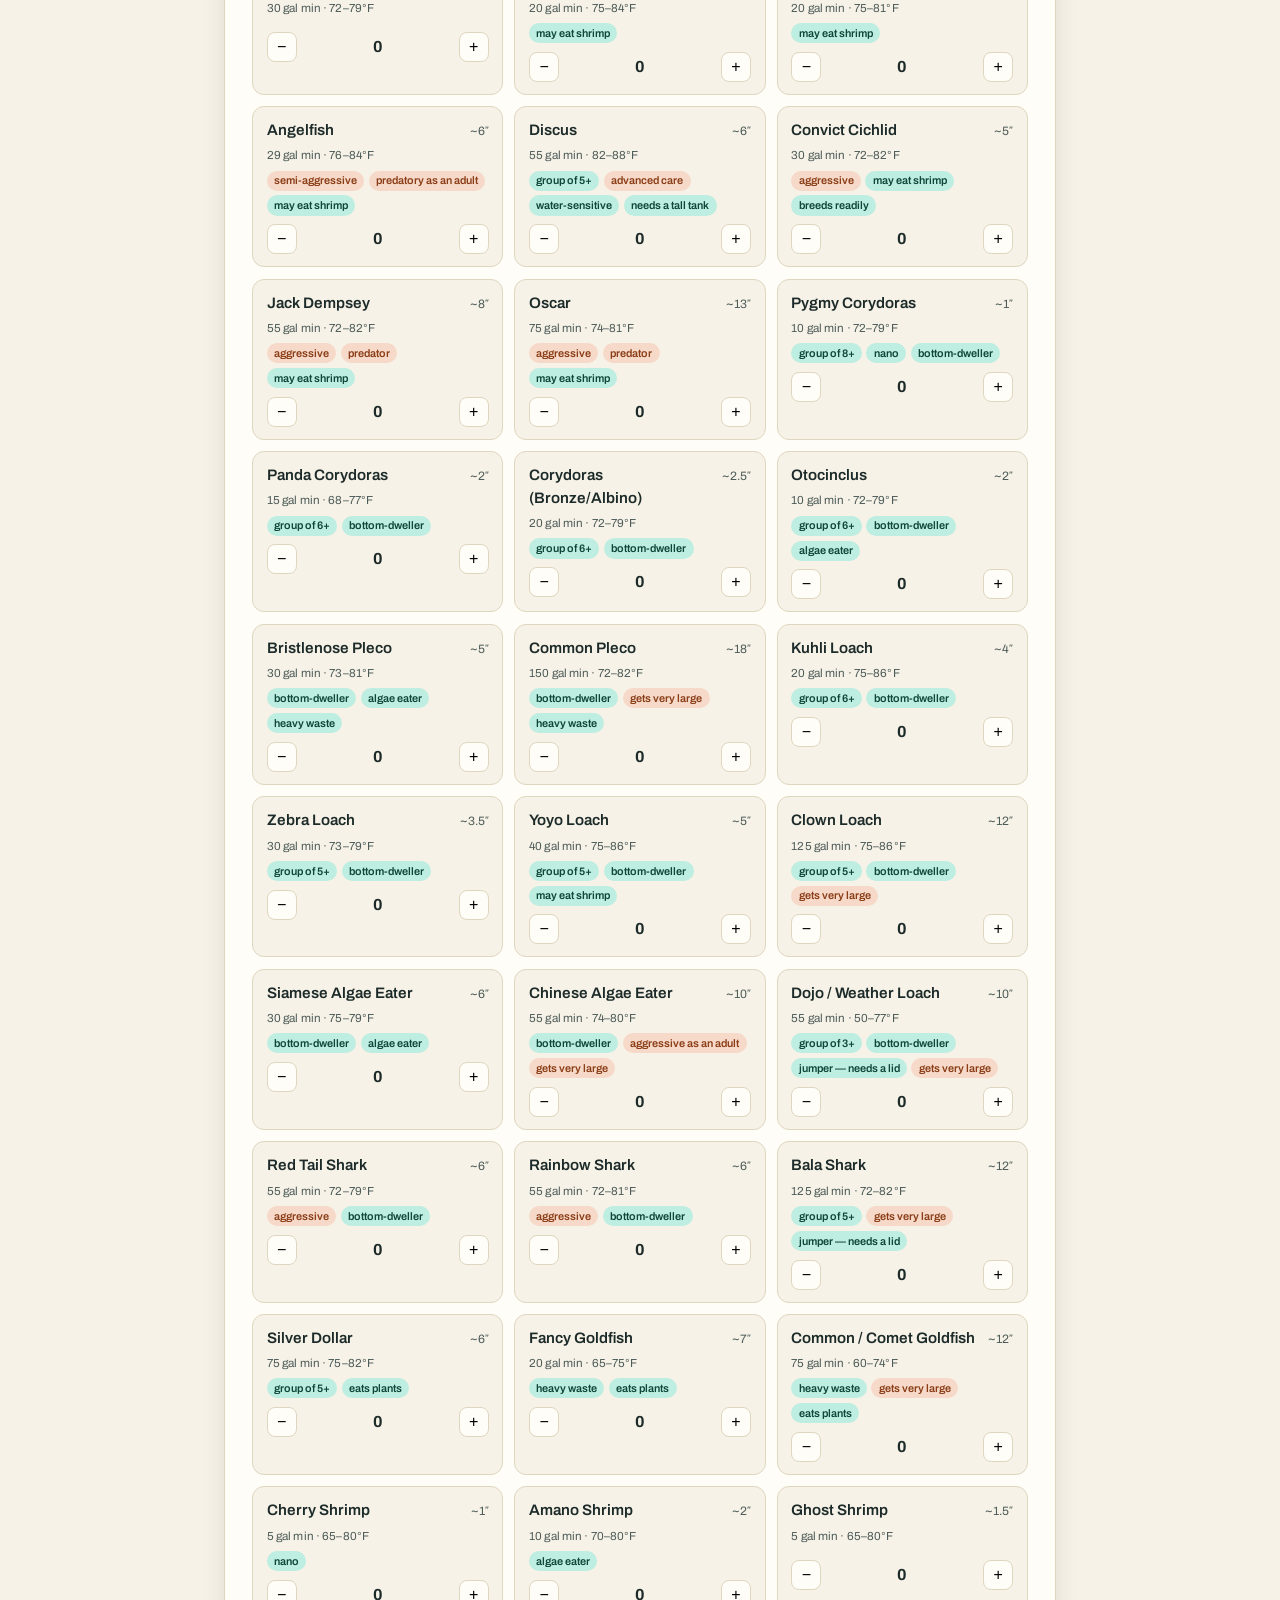
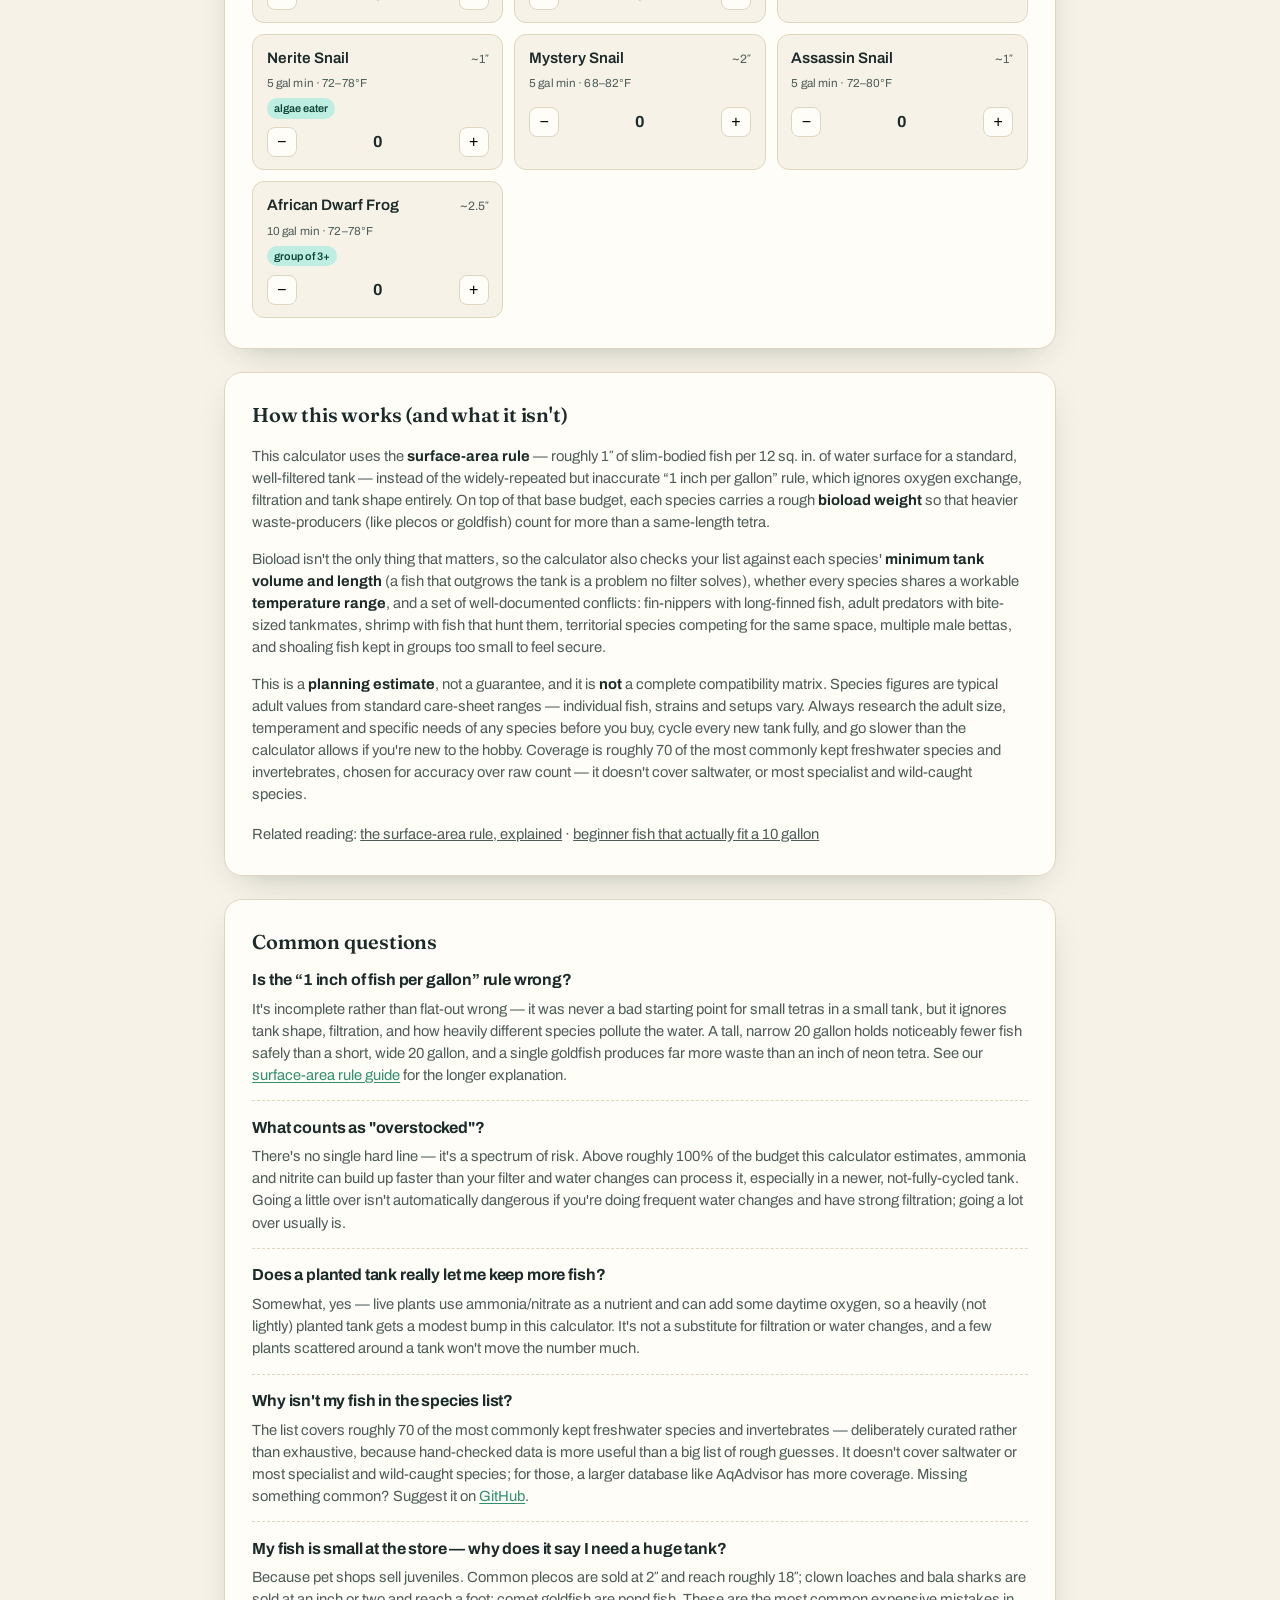
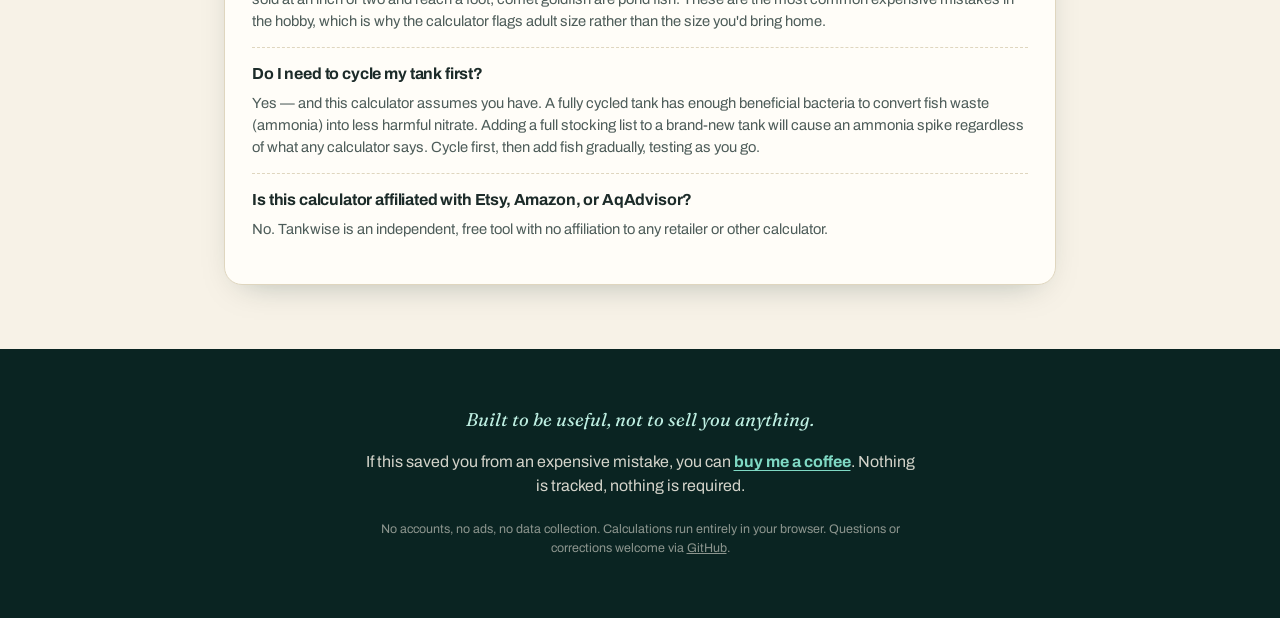
==== commit d4ebdb98: "Expert accuracy audit: fix volume bug, add safety checks, 27->70 species Reviewed the calculator as " ====
--- a/index.html
+++ b/index.html
@@ -6,6 +6,7 @@
 <title>Aquarium Stocking Calculator — Plan a Healthy Tank</title>
 <meta name="description" content="A free, honest aquarium stocking calculator for beginner freshwater fishkeepers. Enter your tank size and filtration, pick fish, and see a bioload-based stocking estimate — no signup, no clutter." />
 <link rel="canonical" href="https://koberheim.github.io/" />
+<meta name="google-site-verification" content="kkykua_KY_vLJIFKg8GfnX-6izK89qSfB3a8kxtB8u4" />
 
 <meta property="og:type" content="website" />
 <meta property="og:title" content="Aquarium Stocking Calculator — Plan a Healthy Tank" />
@@ -114,7 +115,7 @@
         <input id="tank-width" type="number" min="1" step="0.5" value="12" />
       </div>
       <div class="field">
-        <label for="tank-gallons">Approx. volume (gal)</label>
+        <label for="tank-gallons">Volume (gal)</label>
         <input id="tank-gallons" type="number" min="1" step="0.5" value="20" disabled />
       </div>
     </div>
@@ -140,11 +141,12 @@
       Footprint (length &times; width of the water's surface) matters more than
       raw gallons &mdash; a short, wide tank holds more fish safely than a tall,
       narrow one of the same volume, because oxygen exchange happens at the
-      surface. Don't know your footprint? Pick a common size above.
-    </p>
-  </section>
-
-  <section class="panel budget-panel" aria-live="polite">
+      surface. Pick a common size above, or choose &ldquo;custom&rdquo; to enter
+      your own footprint and volume.
+    </p>
+  </section>
+
+  <section class="panel budget-panel" id="top-of-results" aria-live="polite">
     <h2>2. Your stocking budget</h2>
     <div class="gauge-wrap">
       <div class="gauge">
@@ -157,13 +159,23 @@
     </div>
     <p class="status-line" id="status-line">Add some fish below to see your estimate.</p>
     <div id="warnings" class="warnings" role="alert"></div>
+
+    <div class="summary-head">
+      <h3>Your stocking list</h3>
+      <div class="summary-actions">
+        <button type="button" id="share-btn" class="mini-btn">Copy share link</button>
+        <button type="button" id="reset-btn" class="mini-btn ghost">Reset</button>
+      </div>
+    </div>
+    <div id="summary" class="summary"></div>
   </section>
 
   <section class="panel species-panel" aria-labelledby="species-heading">
     <div class="species-head">
       <h2 id="species-heading">3. Pick your fish</h2>
-      <input id="species-search" type="search" placeholder="Search species&hellip;" aria-label="Search species" />
-    </div>
+      <input id="species-search" type="search" placeholder="Search name or trait&hellip;" aria-label="Search species by name or trait" />
+    </div>
+    <div id="category-chips" class="chips" role="group" aria-label="Filter by category"></div>
     <div class="species-grid" id="species-grid"></div>
   </section>
 
@@ -180,17 +192,26 @@
       same-length tetra.
     </p>
     <p>
-      This is a <strong>planning estimate</strong>, not a guarantee. It checks
-      for a handful of well-known conflicts (fin-nippers with long-fin fish,
-      goldfish mixed with tropical community fish, adult predators with very
-      small fish, schooling fish kept in too-small groups) &mdash; it is
-      <strong>not</strong> a full compatibility matrix. Always research the
-      adult size, temperament and specific care needs of any species before you
-      buy, cycle every new tank fully, and go slower than the calculator allows
-      if you're new to the hobby. Species data here covers ~25 common beginner
-      freshwater fish and invertebrates, not the full hobby &mdash; if you keep
-      more exotic species or a saltwater tank, a larger tool may serve you
-      better.
+      Bioload isn't the only thing that matters, so the calculator also checks
+      your list against each species' <strong>minimum tank volume and
+      length</strong> (a fish that outgrows the tank is a problem no filter
+      solves), whether every species shares a workable
+      <strong>temperature range</strong>, and a set of well-documented
+      conflicts: fin-nippers with long-finned fish, adult predators with
+      bite-sized tankmates, shrimp with fish that hunt them, territorial
+      species competing for the same space, multiple male bettas, and shoaling
+      fish kept in groups too small to feel secure.
+    </p>
+    <p>
+      This is a <strong>planning estimate</strong>, not a guarantee, and it is
+      <strong>not</strong> a complete compatibility matrix. Species figures are
+      typical adult values from standard care-sheet ranges &mdash; individual
+      fish, strains and setups vary. Always research the adult size,
+      temperament and specific needs of any species before you buy, cycle every
+      new tank fully, and go slower than the calculator allows if you're new to
+      the hobby. Coverage is roughly 70 of the most commonly kept freshwater
+      species and invertebrates, chosen for accuracy over raw count &mdash; it
+      doesn't cover saltwater, or most specialist and wild-caught species.
     </p>
     <p class="footnote" style="border-top:none; margin-top:1.1rem; padding-top:0;">
       Related reading:
@@ -242,12 +263,35 @@
     <div class="faq-item">
       <h3>Why isn't my fish in the species list?</h3>
       <p>
-        The list intentionally covers ~25 common beginner freshwater species,
-        not the whole hobby &mdash; keeping it small is what keeps the data
-        accurate and the page fast. If you keep more specialized species, a
-        larger database like AqAdvisor will have more coverage; feel free to
-        suggest an addition on
+        The list covers roughly 70 of the most commonly kept freshwater species
+        and invertebrates &mdash; deliberately curated rather than exhaustive,
+        because hand-checked data is more useful than a big list of rough
+        guesses. It doesn't cover saltwater or most specialist and wild-caught
+        species; for those, a larger database like AqAdvisor has more coverage.
+        Missing something common? Suggest it on
         <a href="https://github.com/koberheim/koberheim.github.io" target="_blank" rel="noopener">GitHub</a>.
+      </p>
+    </div>
+
+    <div class="faq-item">
+      <h3>My fish is small at the store &mdash; why does it say I need a huge tank?</h3>
+      <p>
+        Because pet shops sell juveniles. Common plecos are sold at 2&Prime;
+        and reach roughly 18&Prime;; clown loaches and bala sharks are sold at
+        an inch or two and reach a foot; comet goldfish are pond fish. These
+        are the most common expensive mistakes in the hobby, which is why the
+        calculator flags adult size rather than the size you'd bring home.
+      </p>
+    </div>
+
+    <div class="faq-item">
+      <h3>Do I need to cycle my tank first?</h3>
+      <p>
+        Yes &mdash; and this calculator assumes you have. A fully cycled tank
+        has enough beneficial bacteria to convert fish waste (ammonia) into
+        less harmful nitrate. Adding a full stocking list to a brand-new tank
+        will cause an ammonia spike regardless of what any calculator says.
+        Cycle first, then add fish gradually, testing as you go.
       </p>
     </div>
 
@@ -257,6 +301,12 @@
     </div>
   </section>
 </main>
+
+<div id="sticky-status" class="sticky-status" aria-hidden="true">
+  <span class="sticky-pct" id="sticky-pct">0%</span>
+  <span class="sticky-text" id="sticky-text">Add some fish to see your estimate</span>
+  <a class="sticky-jump" href="#top-of-results">See details</a>
+</div>
 
 <footer id="support" class="site-footer">
   <div class="footer-inner">
--- a/style.css
+++ b/style.css
@@ -277,11 +277,181 @@
 }
 .warning-item {
   font-size: 0.88rem;
-  background: #fbeee3;
-  border: 1px solid #f0d3ba;
-  color: #7a3f1c;
   padding: 0.55rem 0.8rem;
   border-radius: 10px;
+  border-left-width: 4px;
+  border-left-style: solid;
+}
+.warning-item.danger {
+  background: #fbe6df;
+  border: 1px solid #eebfae;
+  border-left: 4px solid var(--bad);
+  color: #7d3018;
+}
+.warning-item.caution {
+  background: #fbf1e0;
+  border: 1px solid #f0dcb6;
+  border-left: 4px solid var(--warn);
+  color: #7a5618;
+}
+
+/* ---------- stocking summary ---------- */
+.summary-head {
+  display: flex;
+  align-items: center;
+  justify-content: space-between;
+  gap: 0.7rem;
+  flex-wrap: wrap;
+  margin-top: 1.5rem;
+  padding-top: 1.1rem;
+  border-top: 1px dashed var(--border);
+}
+.summary-head h3 {
+  font-family: var(--font-body);
+  font-size: 0.95rem;
+  font-weight: 700;
+  margin: 0;
+}
+.summary-actions { display: flex; gap: 0.4rem; }
+
+.mini-btn {
+  font-family: var(--font-body);
+  font-size: 0.78rem;
+  font-weight: 600;
+  padding: 0.35rem 0.7rem;
+  border-radius: 999px;
+  border: 1px solid var(--border);
+  background: var(--seafoam-soft);
+  color: #0e4638;
+  cursor: pointer;
+  transition: background 0.15s, border-color 0.15s;
+}
+.mini-btn:hover { background: var(--seafoam); }
+.mini-btn.ghost { background: var(--sand-dim); color: var(--text-soft); }
+.mini-btn.ghost:hover { background: var(--border); }
+
+.summary { margin-top: 0.7rem; }
+.summary-list {
+  list-style: none;
+  margin: 0;
+  padding: 0;
+  display: grid;
+  gap: 0.28rem;
+}
+.summary-list li {
+  display: flex;
+  align-items: center;
+  gap: 0.45rem;
+  font-size: 0.9rem;
+  padding: 0.3rem 0.5rem;
+  background: var(--sand-dim);
+  border-radius: 8px;
+}
+.summary-list .qty { font-weight: 700; color: var(--good); }
+.summary-list .rm {
+  margin-left: auto;
+  border: none;
+  background: none;
+  color: var(--text-soft);
+  font-size: 1.05rem;
+  line-height: 1;
+  cursor: pointer;
+  padding: 0 0.2rem;
+}
+.summary-list .rm:hover { color: var(--bad); }
+.summary-total {
+  font-size: 0.82rem;
+  color: var(--text-soft);
+  margin: 0.6rem 0 0;
+}
+.empty-note {
+  font-size: 0.87rem;
+  color: var(--text-soft);
+  margin: 0;
+}
+
+/* ---------- sticky status bar ---------- */
+.sticky-status {
+  position: fixed;
+  left: 50%;
+  bottom: 1rem;
+  transform: translate(-50%, 150%);
+  z-index: 50;
+  display: flex;
+  align-items: center;
+  gap: 0.7rem;
+  max-width: min(560px, calc(100vw - 1.6rem));
+  padding: 0.6rem 0.9rem;
+  border-radius: 999px;
+  background: var(--ink);
+  color: var(--sand);
+  box-shadow: 0 10px 30px -10px rgba(10, 36, 34, 0.55);
+  transition: transform 0.28s cubic-bezier(0.22, 1, 0.36, 1), opacity 0.2s;
+  opacity: 0;
+  pointer-events: none;
+}
+.sticky-status.show {
+  transform: translate(-50%, 0);
+  opacity: 1;
+  pointer-events: auto;
+}
+.sticky-pct {
+  font-family: var(--font-display);
+  font-weight: 600;
+  font-size: 1.05rem;
+  color: var(--seafoam);
+  flex-shrink: 0;
+}
+.sticky-pct.warn { color: #f0c163; }
+.sticky-pct.bad { color: #f09b7f; }
+.sticky-text {
+  font-size: 0.82rem;
+  color: rgba(247, 242, 231, 0.85);
+  overflow: hidden;
+  text-overflow: ellipsis;
+  white-space: nowrap;
+}
+.sticky-jump {
+  margin-left: auto;
+  flex-shrink: 0;
+  font-size: 0.76rem;
+  font-weight: 600;
+  text-decoration: none;
+  color: var(--ink);
+  background: var(--seafoam);
+  padding: 0.3rem 0.65rem;
+  border-radius: 999px;
+}
+.sticky-jump:hover { background: var(--seafoam-soft); }
+
+@media (prefers-reduced-motion: reduce) {
+  .sticky-status { transition: opacity 0.2s; }
+}
+
+/* ---------- category chips ---------- */
+.chips {
+  display: flex;
+  flex-wrap: wrap;
+  gap: 0.35rem;
+  margin-bottom: 1rem;
+}
+.chip {
+  font-family: var(--font-body);
+  font-size: 0.78rem;
+  font-weight: 600;
+  padding: 0.32rem 0.72rem;
+  border-radius: 999px;
+  border: 1px solid var(--border);
+  background: var(--paper);
+  color: var(--text-soft);
+  cursor: pointer;
+  transition: background 0.15s, color 0.15s, border-color 0.15s;
+}
+.chip:hover { background: var(--sand-dim); }
+.chip.on {
+  background: var(--ink);
+  border-color: var(--ink);
+  color: var(--sand);
 }
 
 /* ---------- species grid ---------- */
@@ -328,6 +498,13 @@
 .species-card .meta {
   font-size: 0.76rem;
   color: var(--text-soft);
+  white-space: nowrap;
+}
+
+.species-card .specs {
+  font-size: 0.73rem;
+  color: var(--text-soft);
+  letter-spacing: 0.01em;
 }
 
 .species-card .tags {
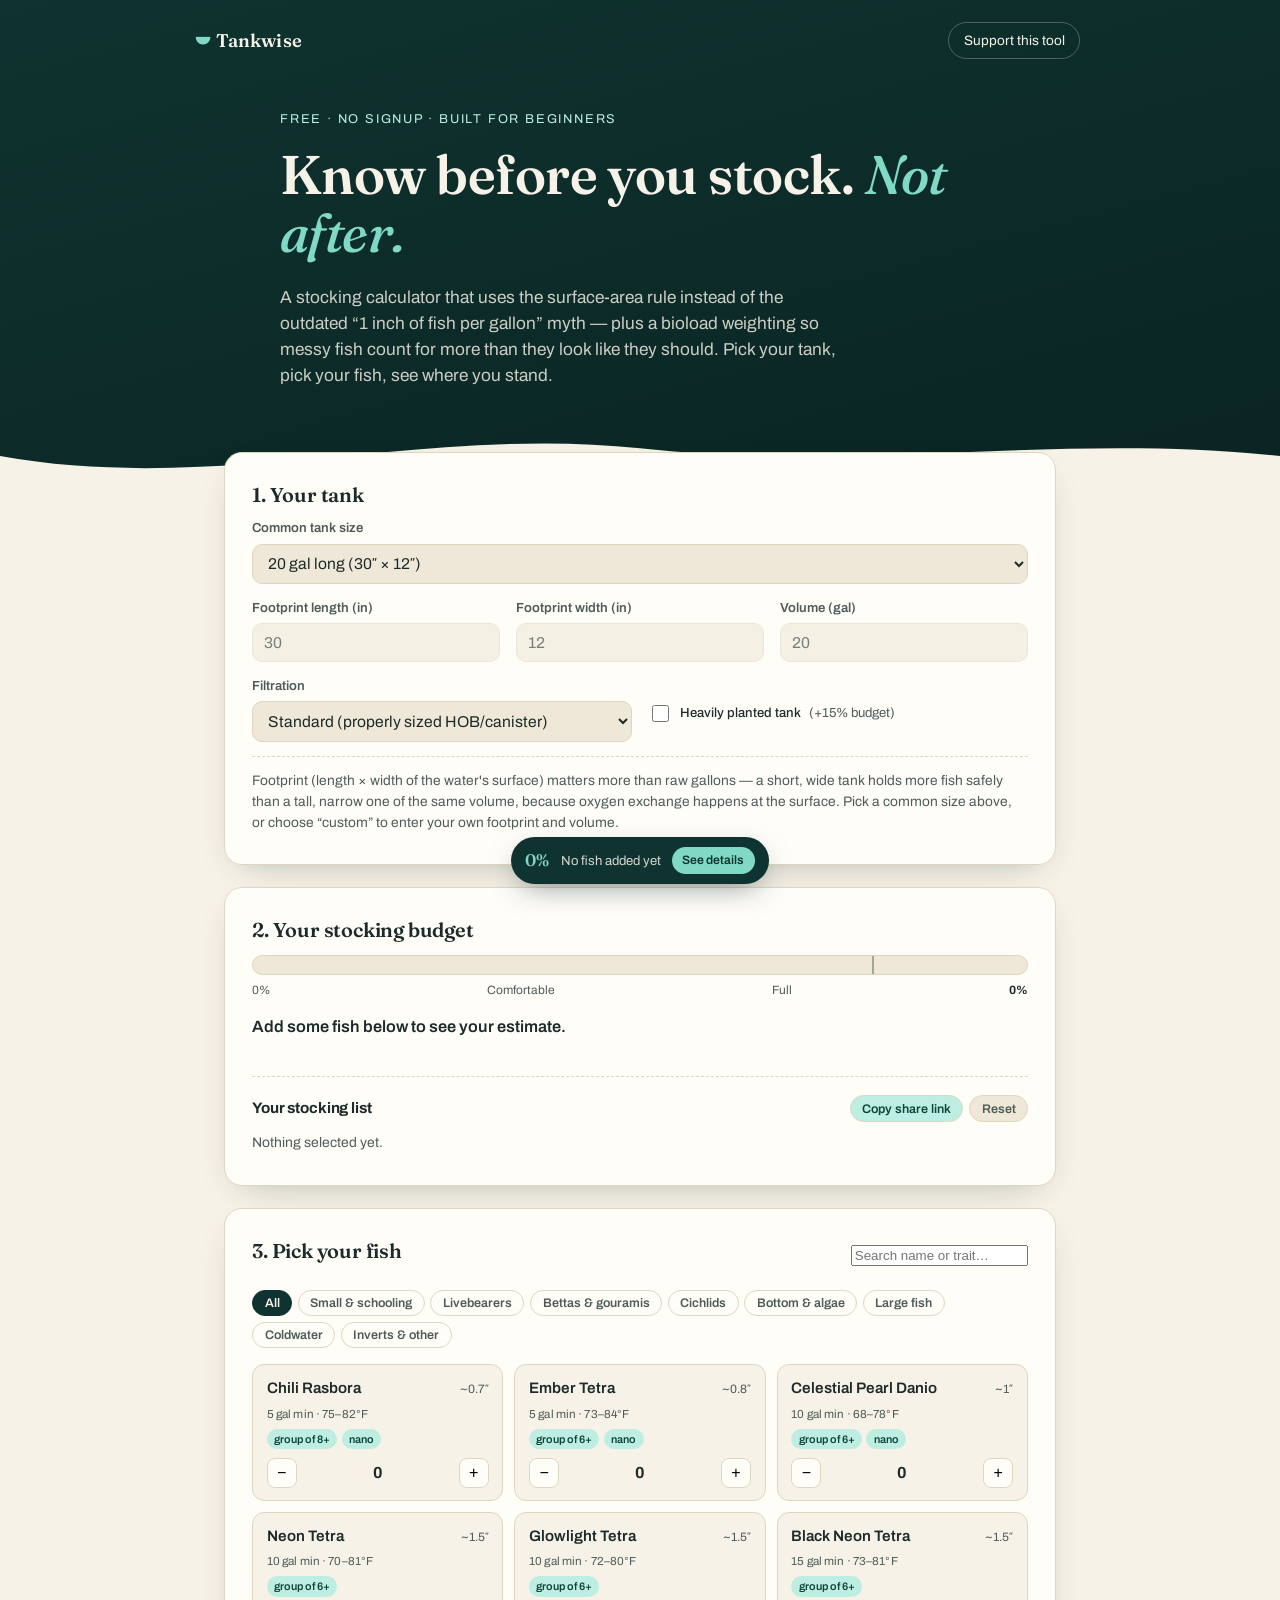
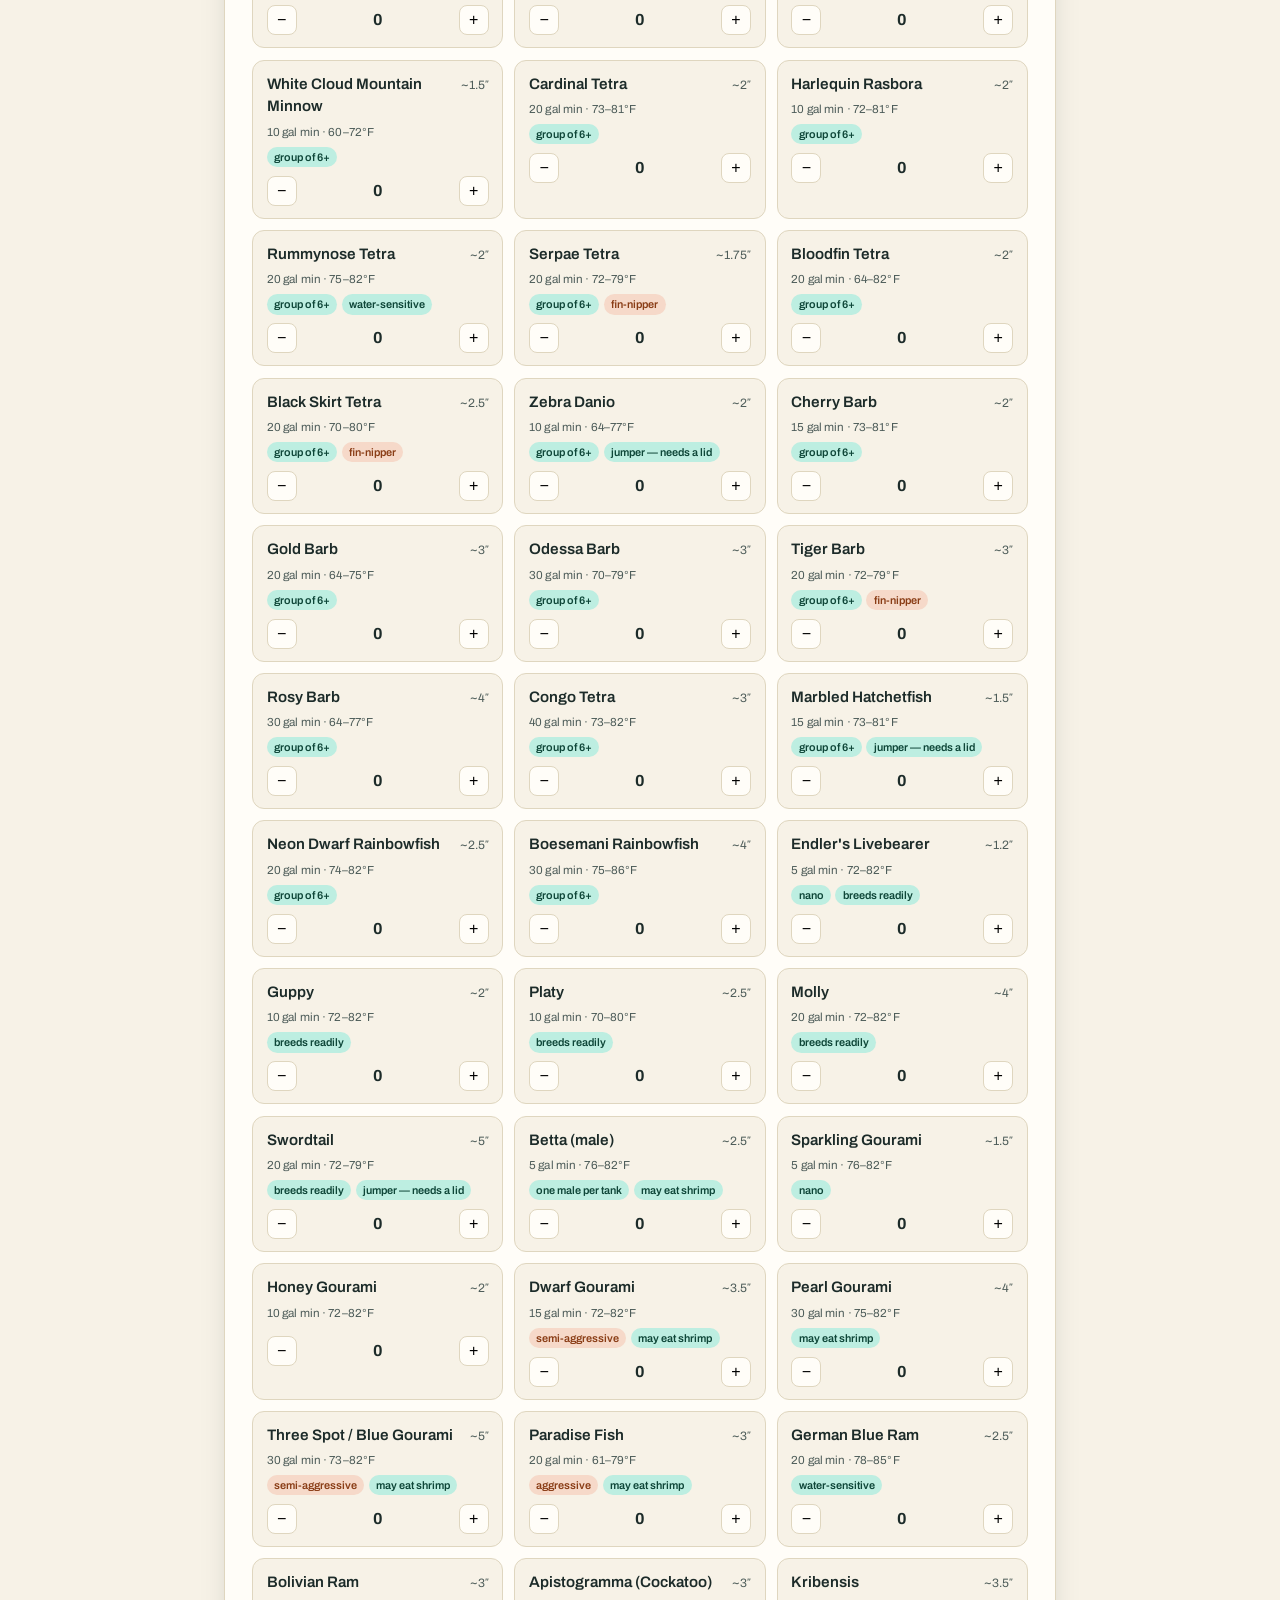
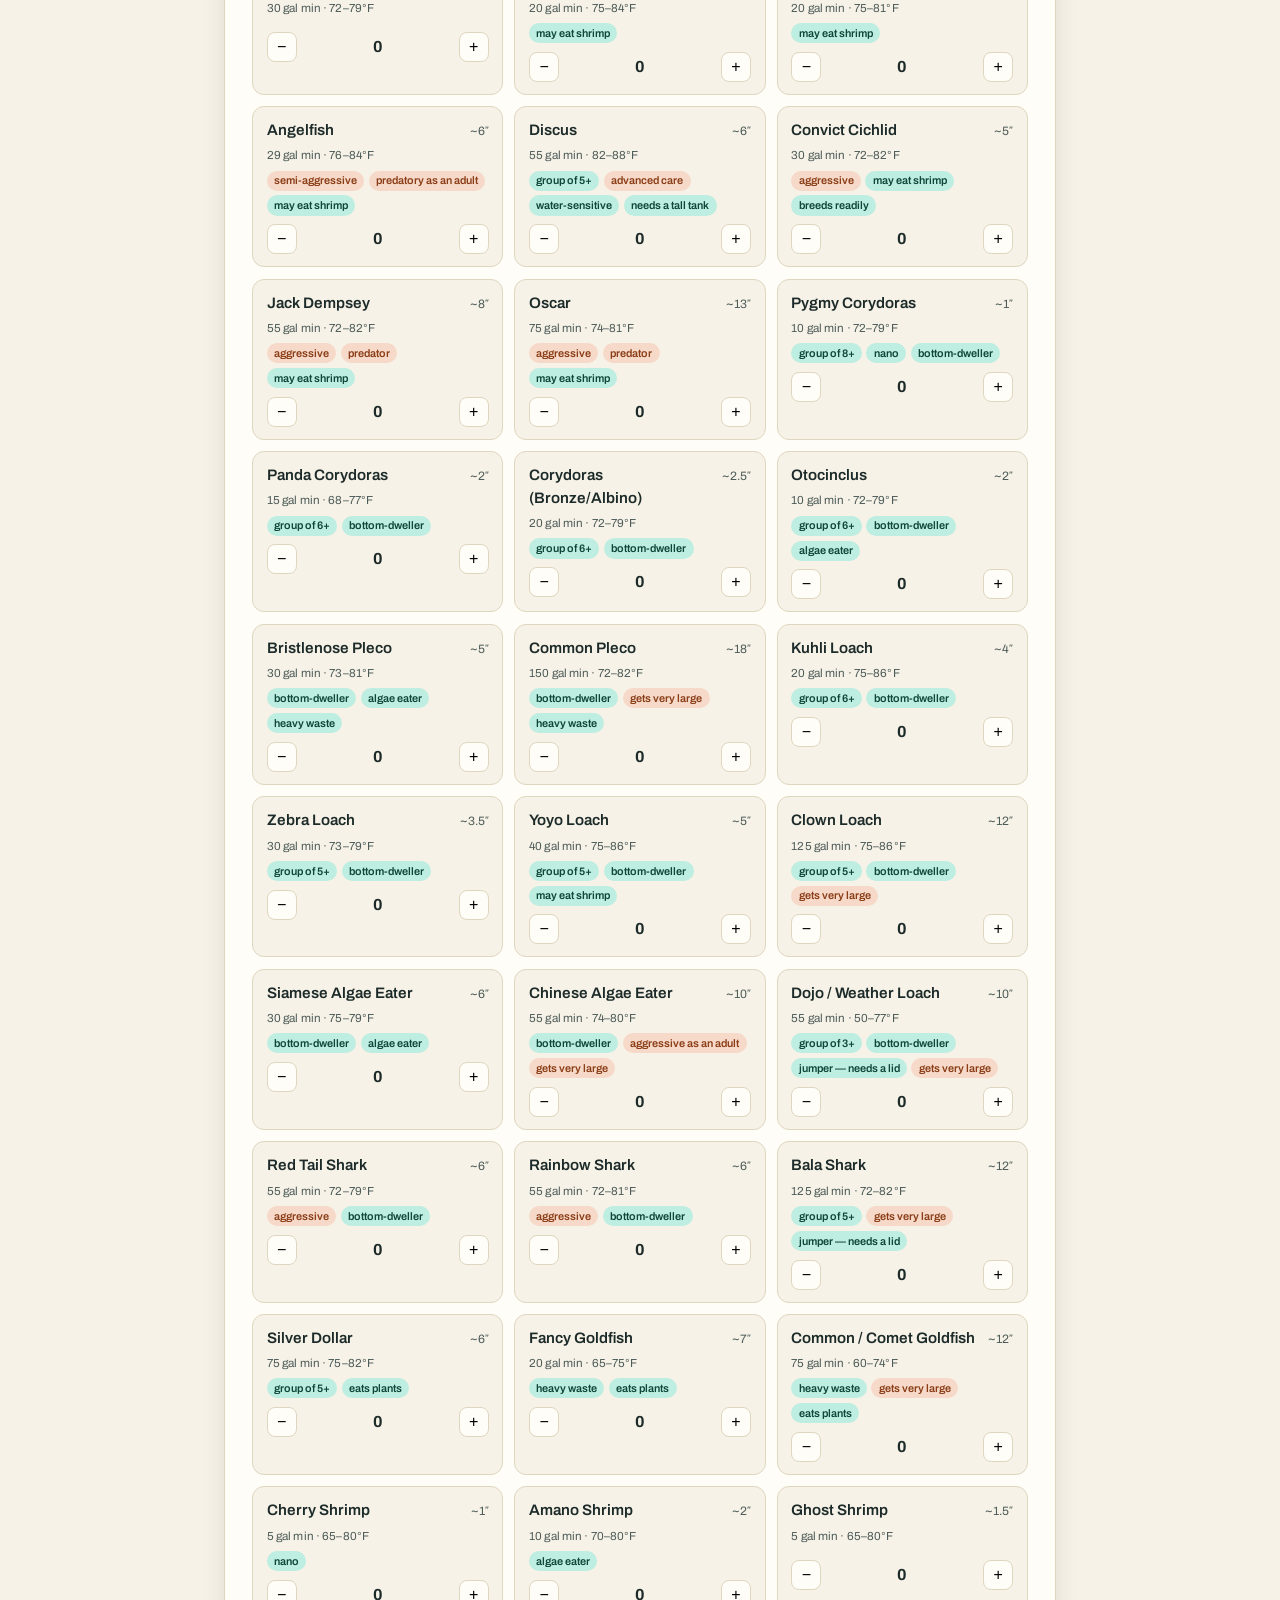
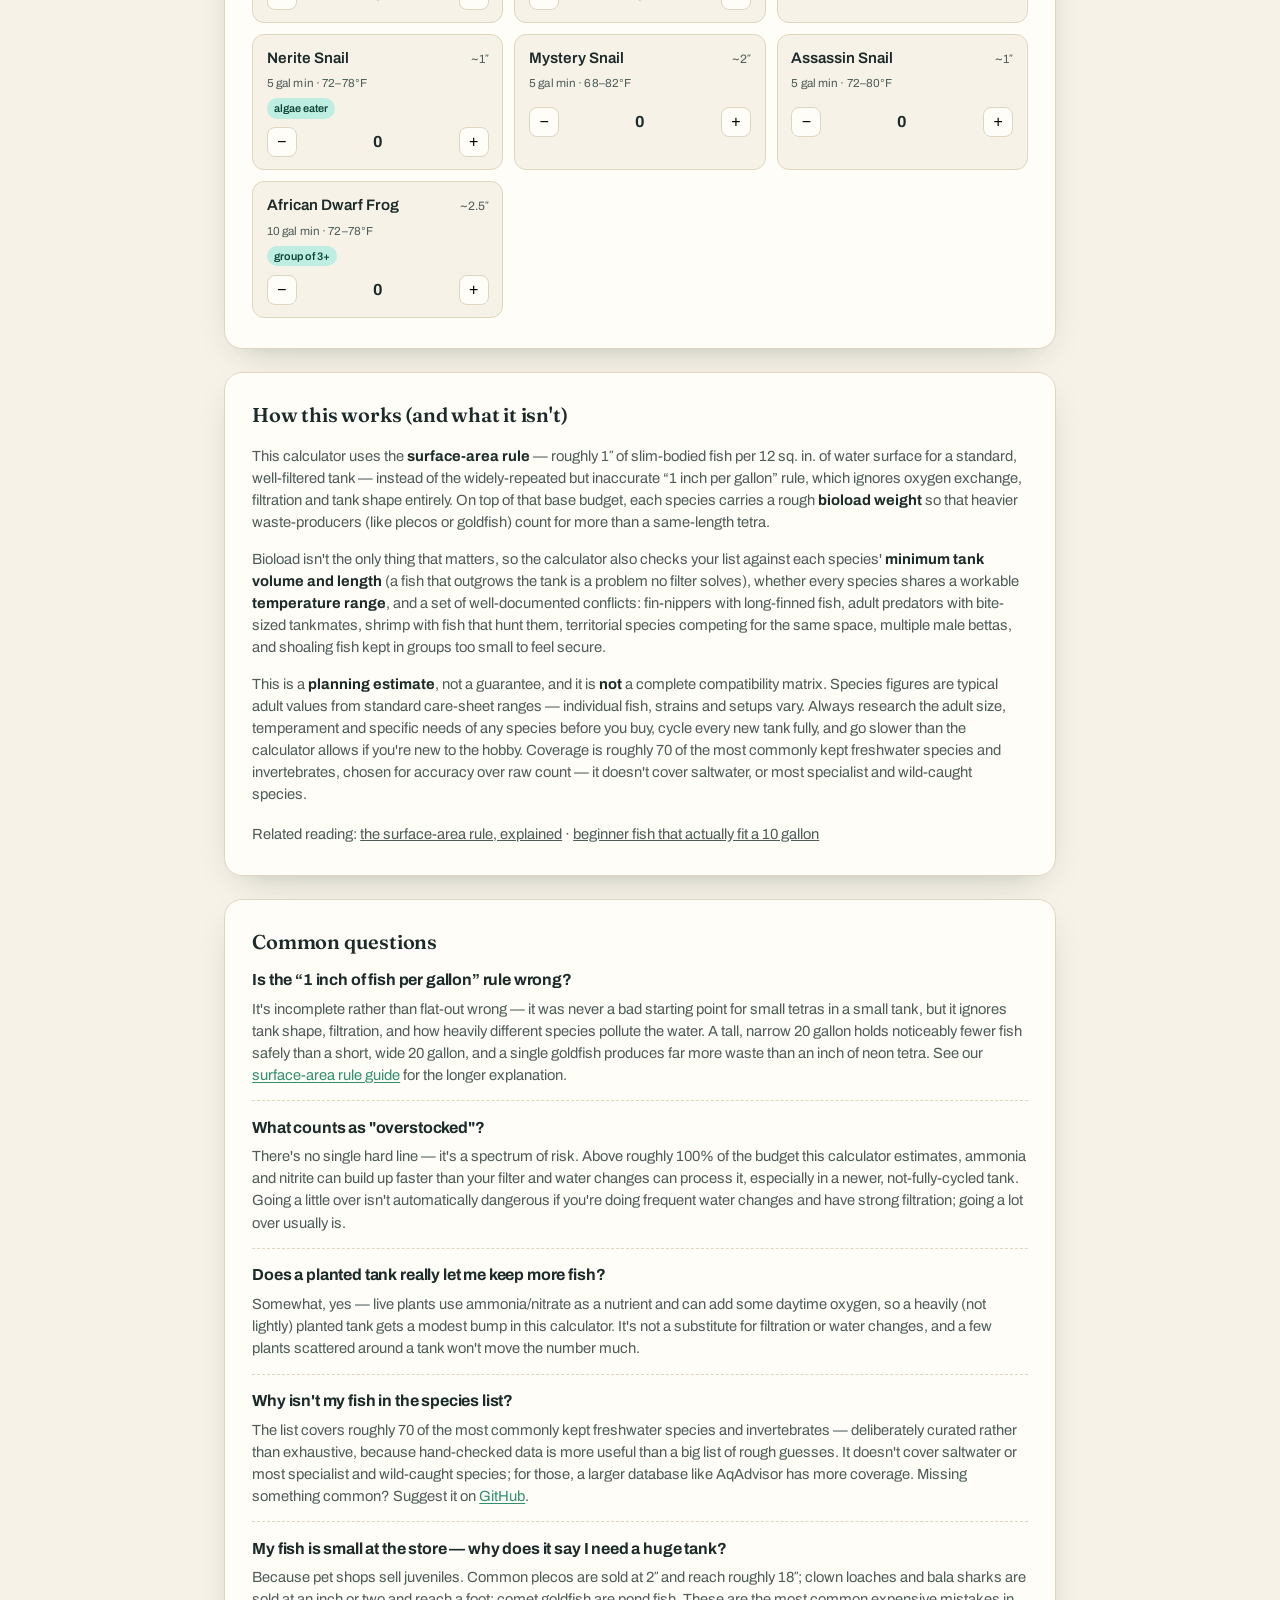
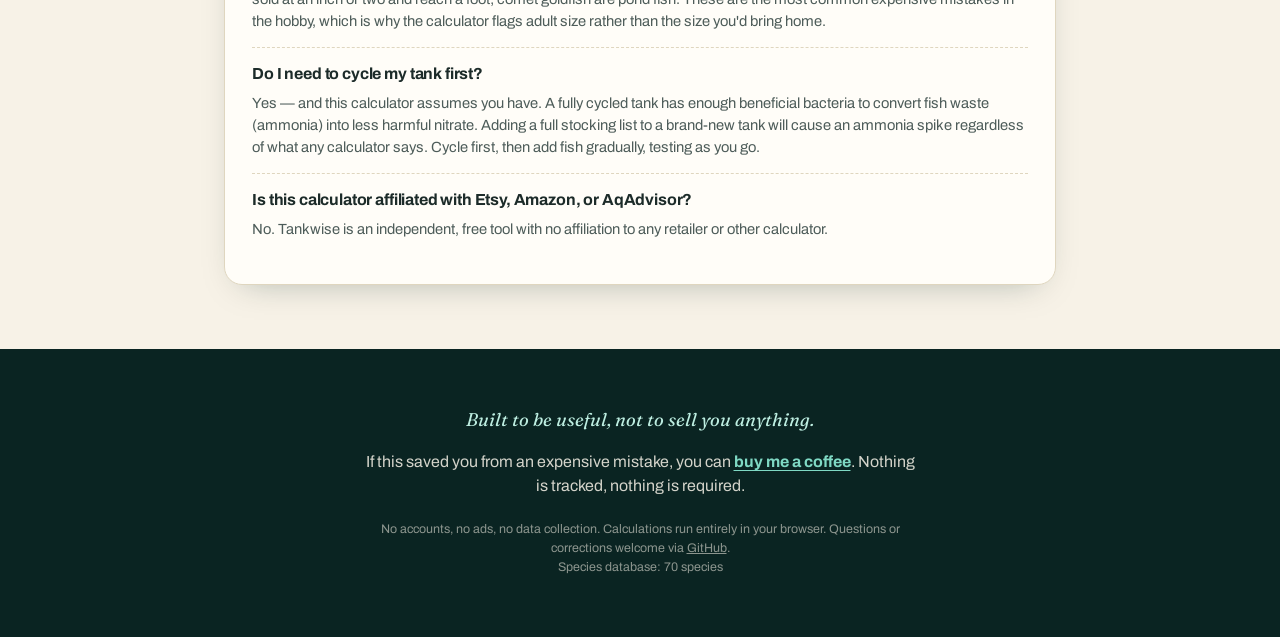
==== commit 48de89b6: "Add cache-busting asset versions and a visible species counter The 70-species update deployed correc" ====
--- a/index.html
+++ b/index.html
@@ -21,7 +21,9 @@
 <link rel="preconnect" href="https://fonts.gstatic.com" crossorigin />
 <link href="https://fonts.googleapis.com/css2?family=Fraunces:ital,opsz,wght@0,9..144,400;0,9..144,600;1,9..144,500&family=Archivo:wght@400;500;600;700&display=swap" rel="stylesheet" />
 
-<link rel="stylesheet" href="style.css" />
+<!-- Asset URLs carry a version so a redeploy can't be masked by a stale
+     browser cache. Bump ?v= whenever style.css or app.js changes. -->
+<link rel="stylesheet" href="style.css?v=3" />
 
 <script type="application/ld+json">
 {
@@ -320,10 +322,12 @@
       No accounts, no ads, no data collection. Calculations run entirely in
       your browser. Questions or corrections welcome via
       <a href="https://github.com/koberheim/koberheim.github.io" target="_blank" rel="noopener">GitHub</a>.
+      <br />
+      <span id="build-info">Species database: <span id="species-count">&mdash;</span> species</span>
     </p>
   </div>
 </footer>
 
-<script src="app.js"></script>
+<script src="app.js?v=3"></script>
 </body>
 </html>
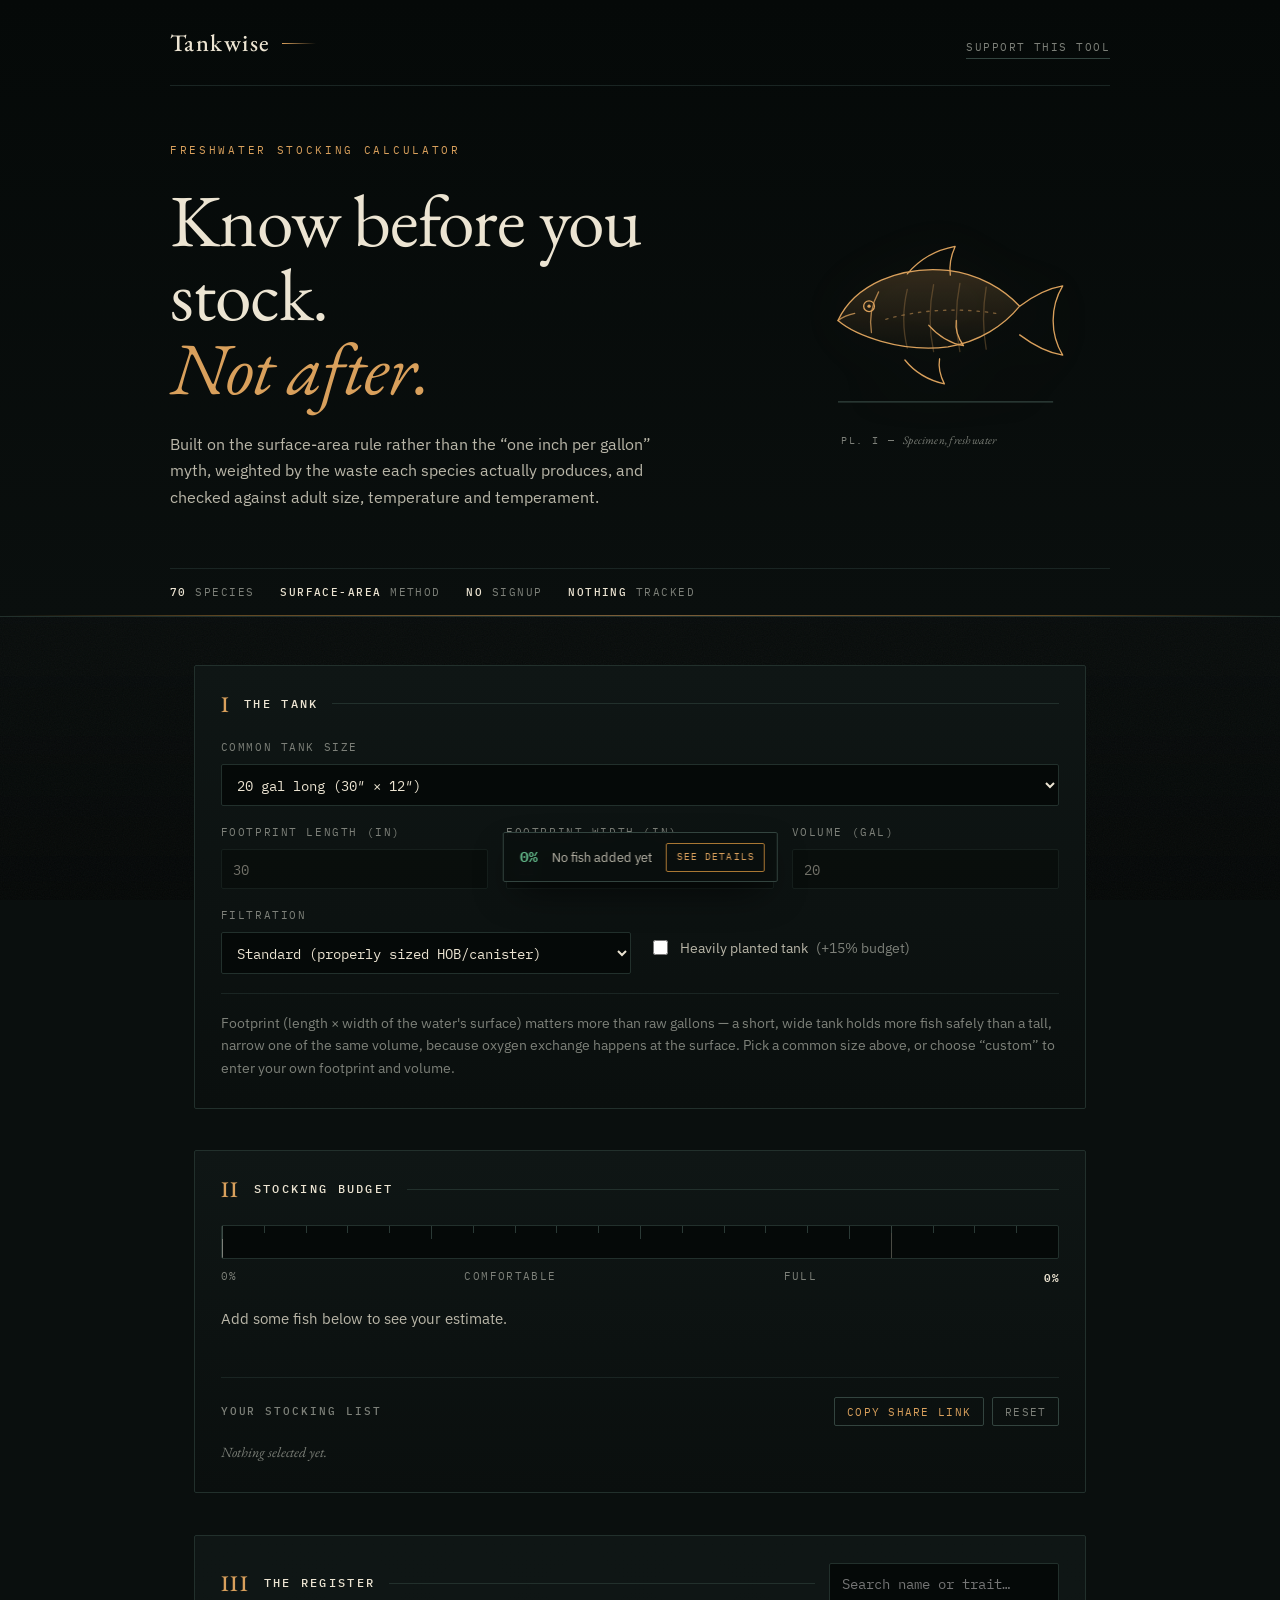
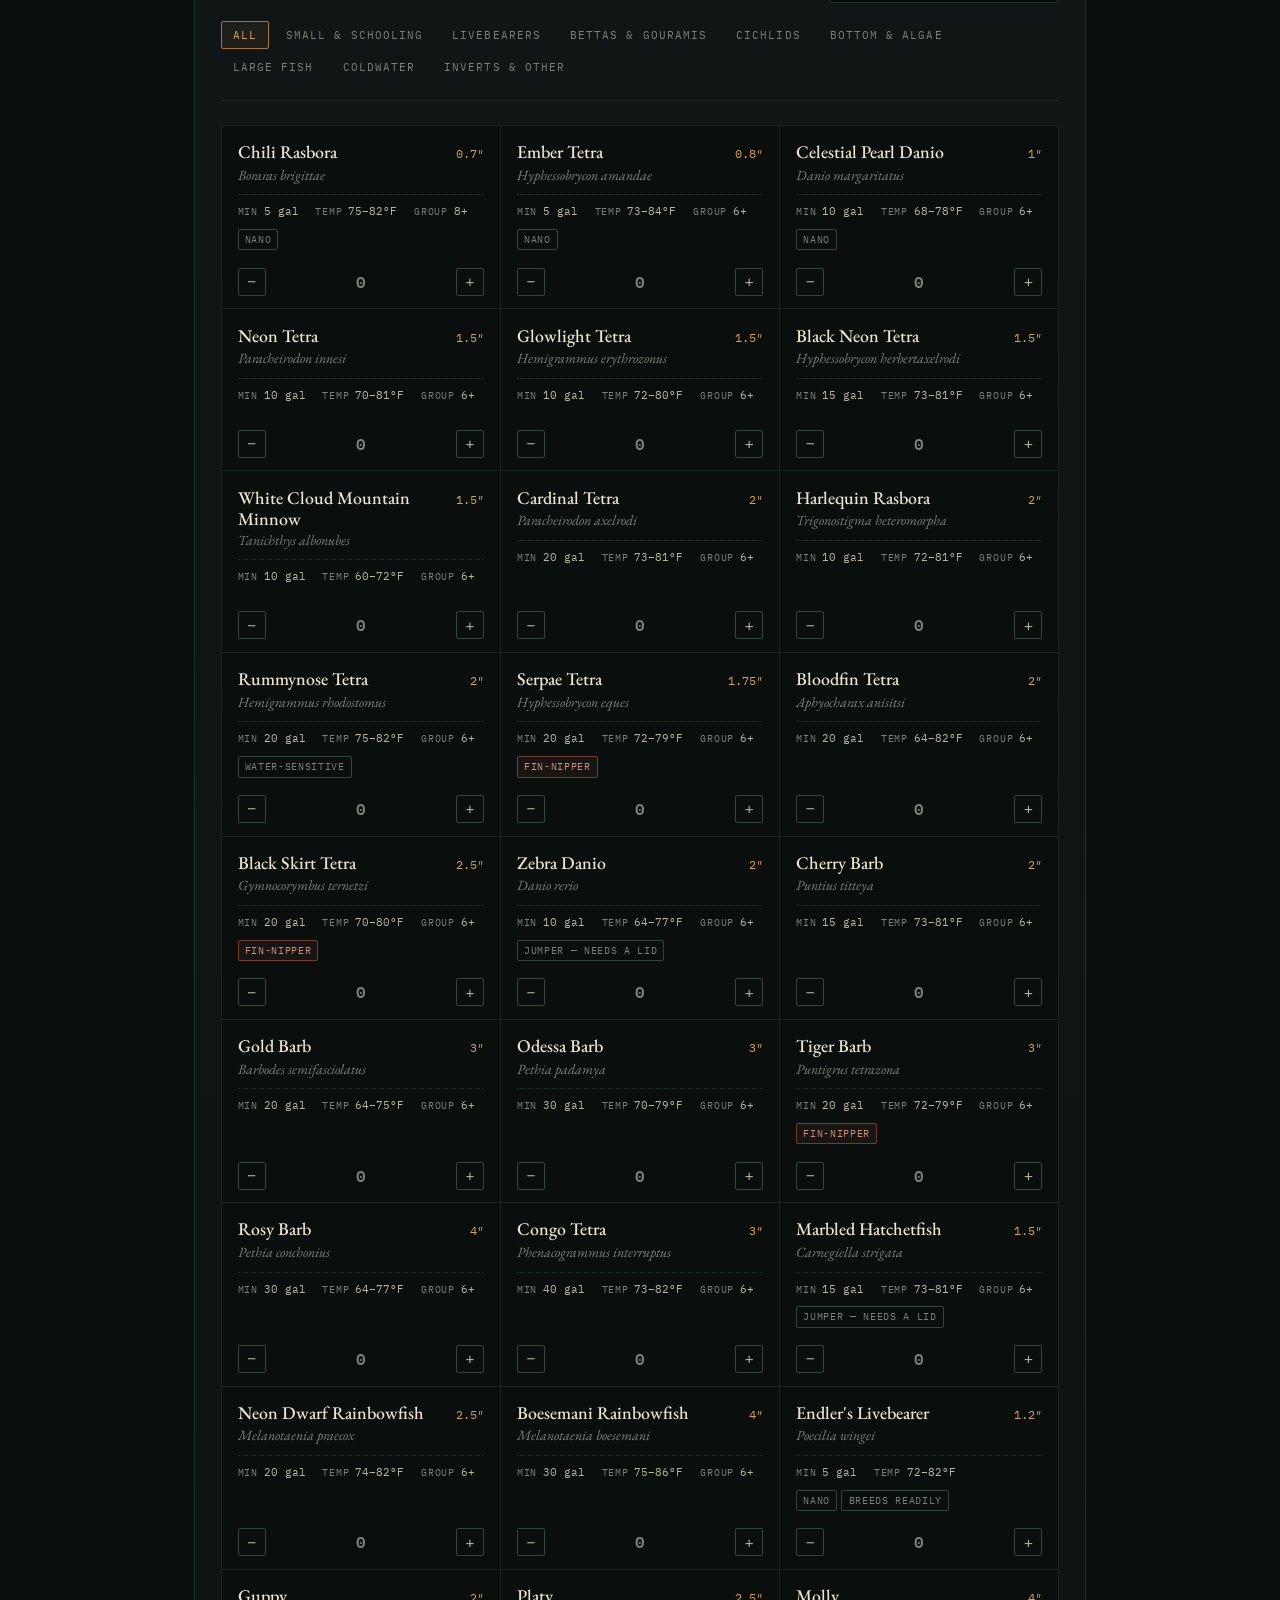
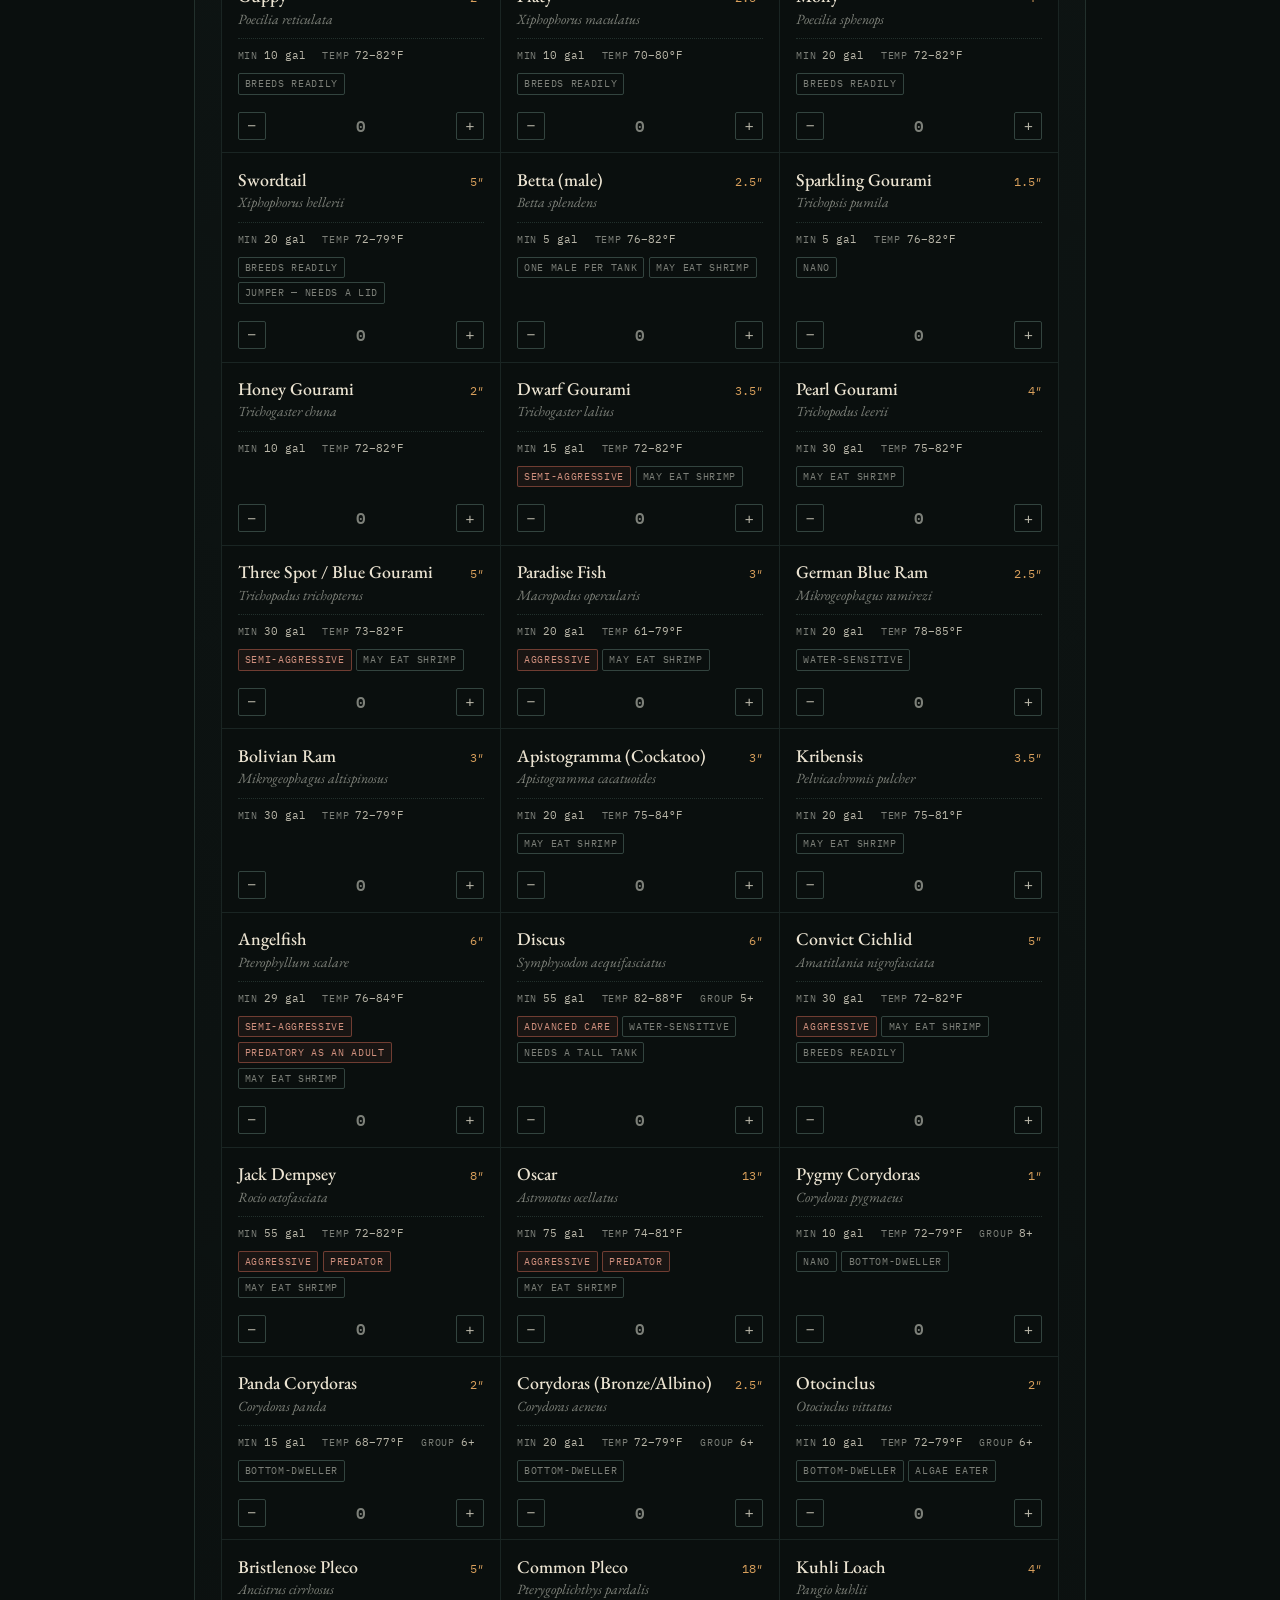
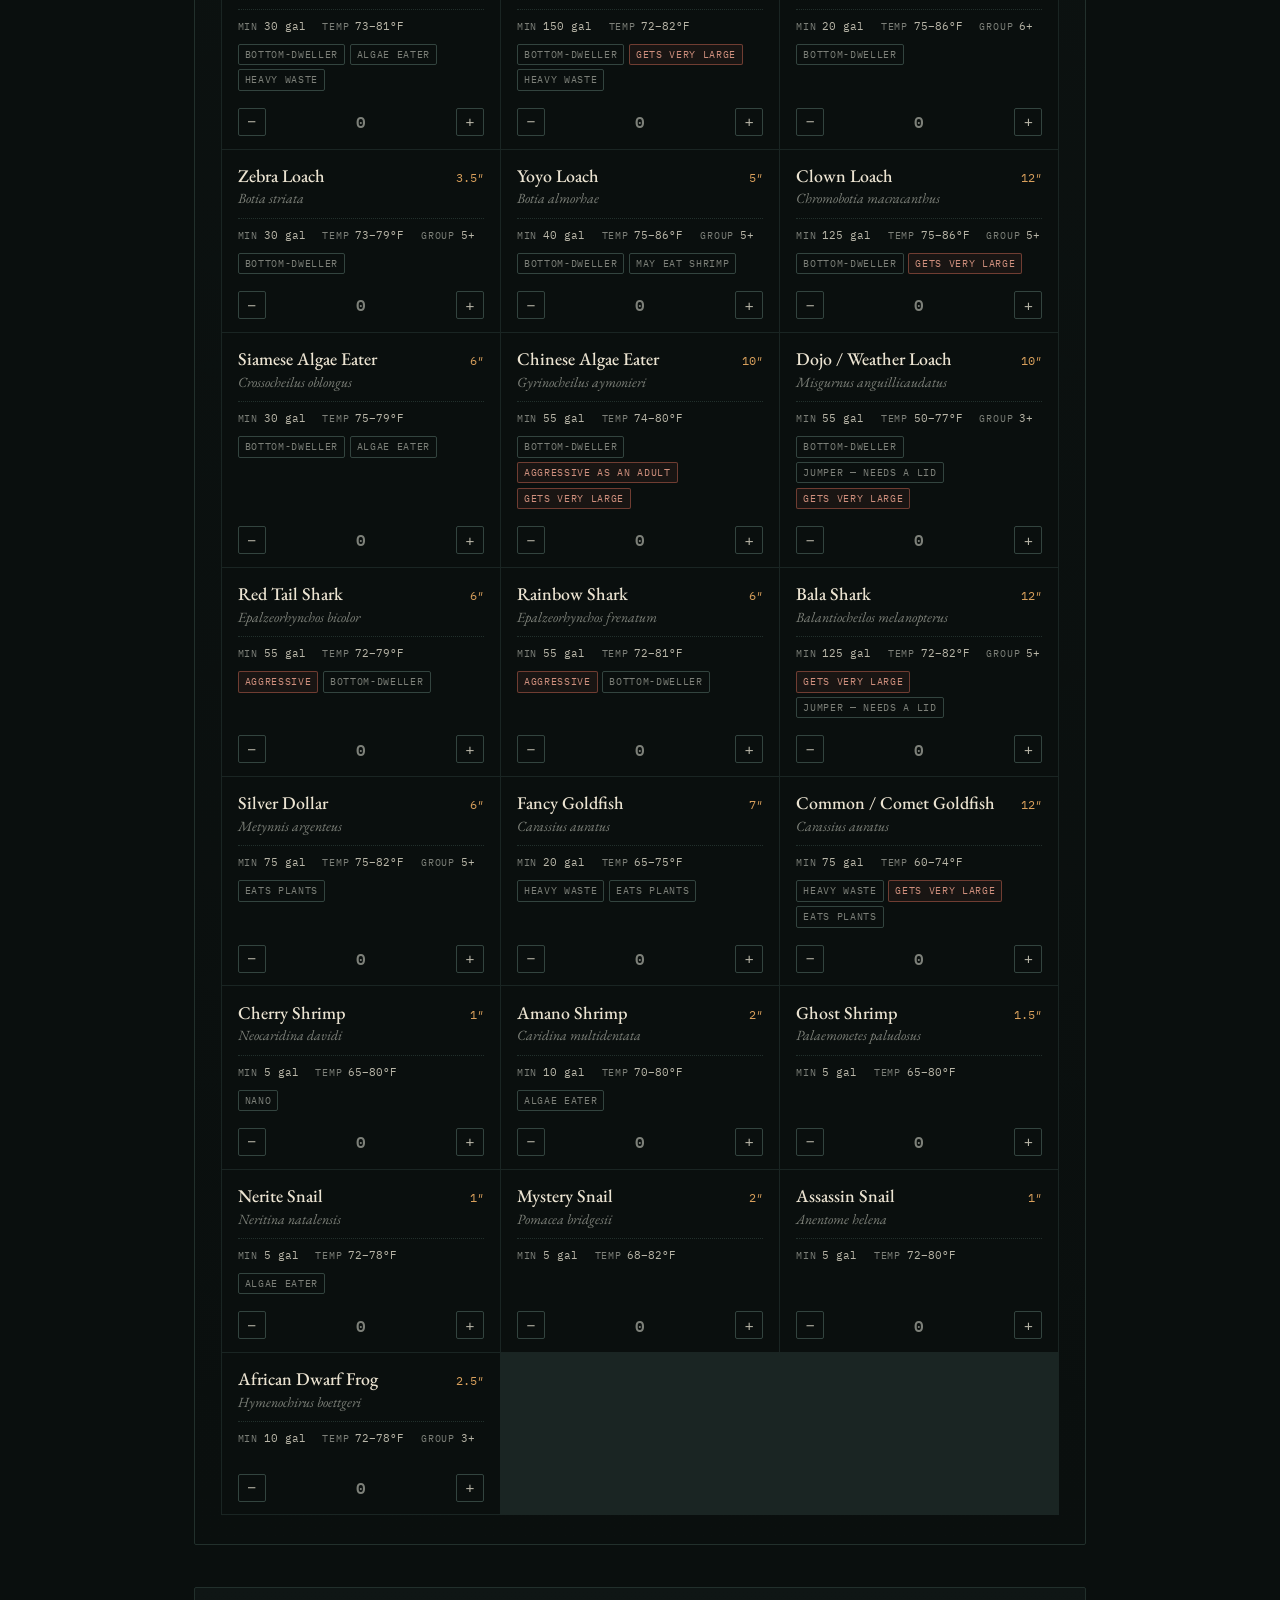
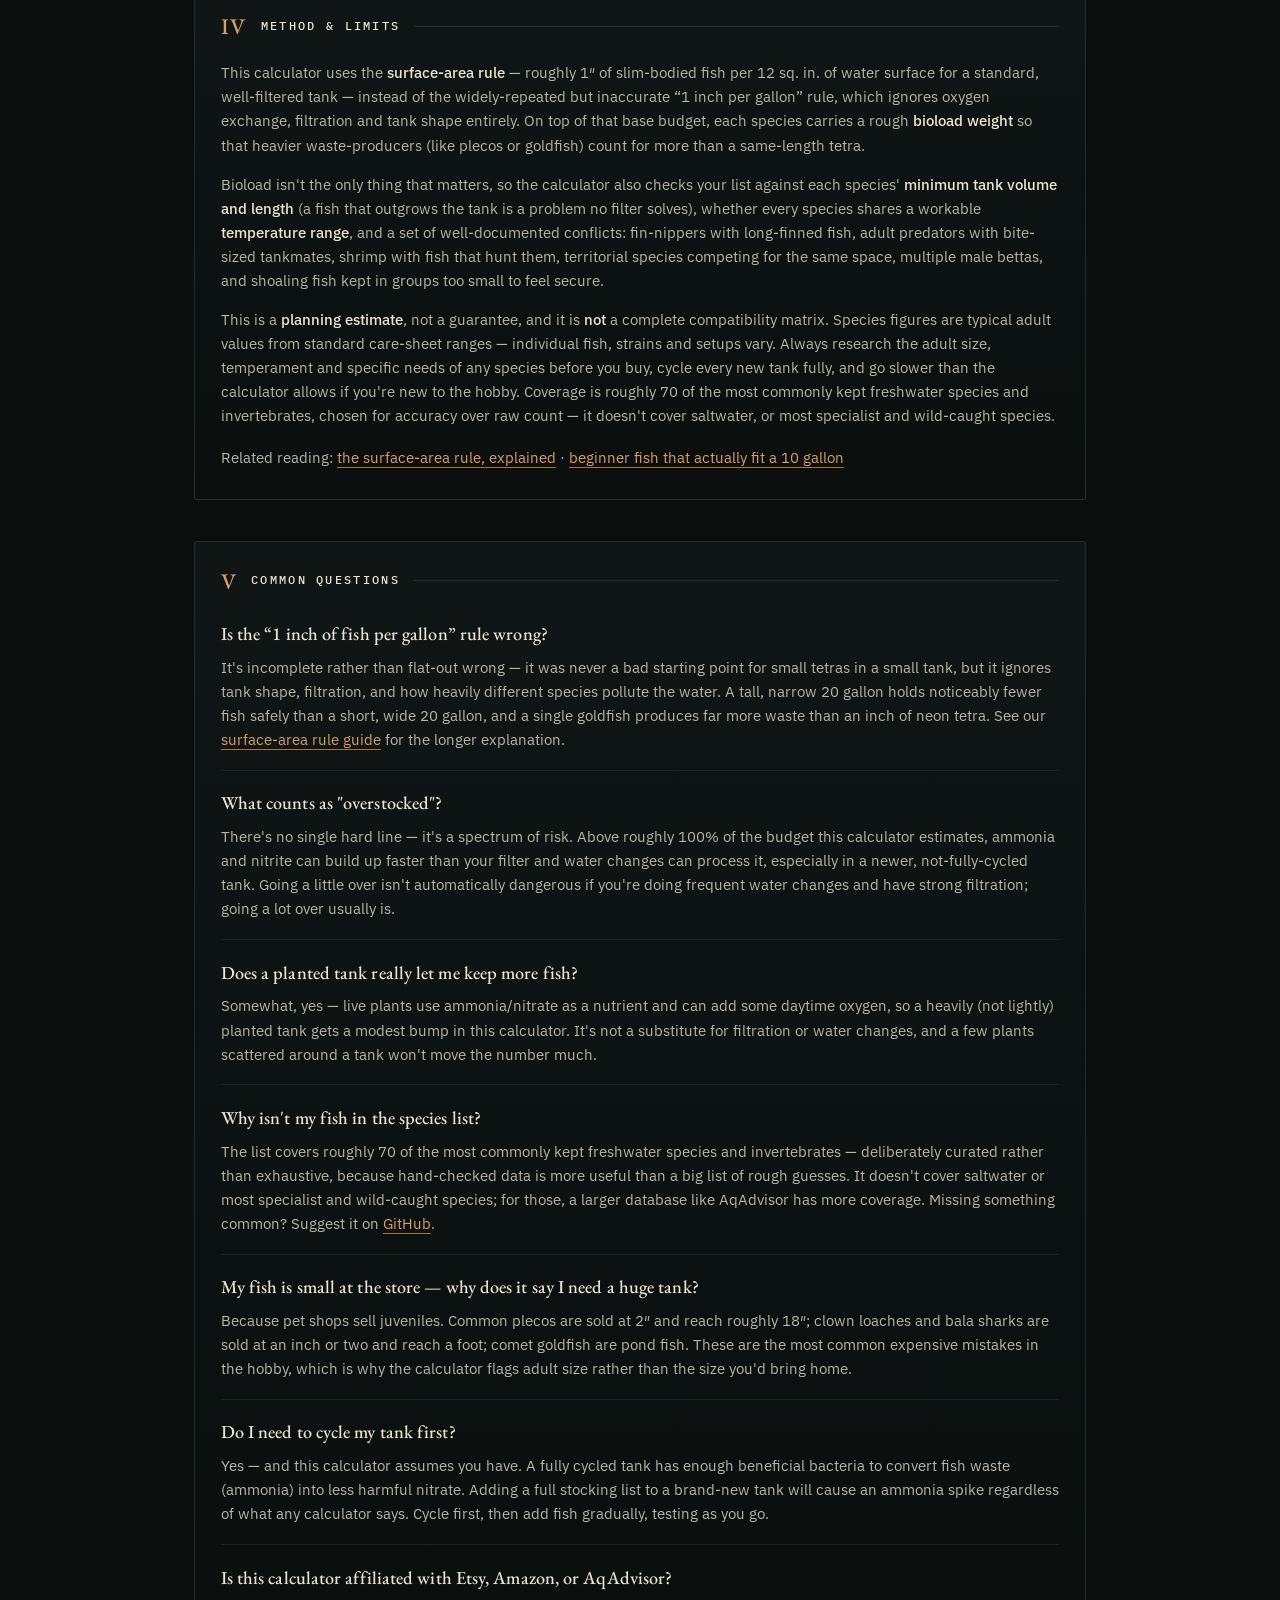
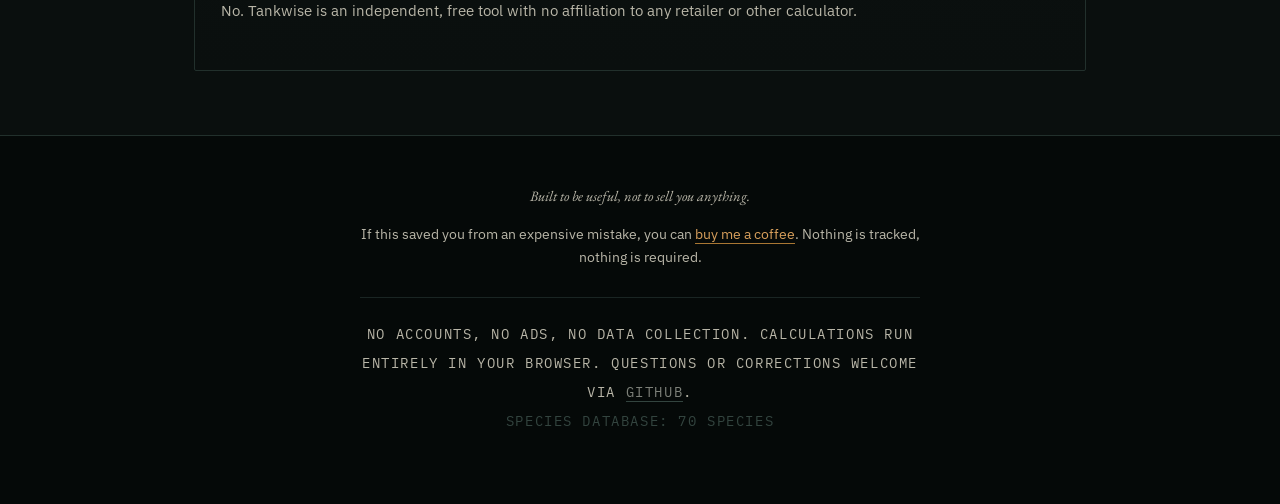
==== commit a9262229: "Redesign: blackwater biotope / ichthyological monograph Replaces the cream-and-rounded-cards look wi" ====
--- a/index.html
+++ b/index.html
@@ -15,15 +15,15 @@
 <meta property="og:image" content="https://koberheim.github.io/og-image.png" />
 <meta name="twitter:card" content="summary_large_image" />
 
-<link rel="icon" href="data:image/svg+xml,%3Csvg xmlns='http://www.w3.org/2000/svg' viewBox='0 0 64 64'%3E%3Crect width='64' height='64' rx='14' fill='%230f3330'/%3E%3Cpath d='M10 34c8-14 24-16 34-6-4 10-16 16-26 12-3 4-6 4-8 2 2-3 2-5 0-8z' fill='%2377d9c4'/%3E%3Ccircle cx='40' cy='27' r='2.4' fill='%230f3330'/%3E%3C/svg%3E" />
+<link rel="icon" href="data:image/svg+xml,%3Csvg xmlns='http://www.w3.org/2000/svg' viewBox='0 0 64 64'%3E%3Crect width='64' height='64' fill='%230a0f0e'/%3E%3Cpath d='M8 33c8-13 25-15 34-6-4 10-17 15-26 11-3 4-6 4-8 2 2-3 2-5 0-7z' fill='%23d9a05c'/%3E%3Ccircle cx='38' cy='27' r='2.2' fill='%230a0f0e'/%3E%3Cpath d='M42 27l12-7v14z' fill='%23a97733'/%3E%3C/svg%3E" />
 
 <link rel="preconnect" href="https://fonts.googleapis.com" />
 <link rel="preconnect" href="https://fonts.gstatic.com" crossorigin />
-<link href="https://fonts.googleapis.com/css2?family=Fraunces:ital,opsz,wght@0,9..144,400;0,9..144,600;1,9..144,500&family=Archivo:wght@400;500;600;700&display=swap" rel="stylesheet" />
+<link href="https://fonts.googleapis.com/css2?family=EB+Garamond:ital,wght@0,400;0,500;0,600;1,400;1,500&family=IBM+Plex+Mono:wght@400;500;600&family=IBM+Plex+Sans:wght@400;500;600&display=swap" rel="stylesheet" />
 
 <!-- Asset URLs carry a version so a redeploy can't be masked by a stale
      browser cache. Bump ?v= whenever style.css or app.js changes. -->
-<link rel="stylesheet" href="style.css?v=3" />
+<link rel="stylesheet" href="style.css?v=4" />
 
 <script type="application/ld+json">
 {
@@ -68,29 +68,77 @@
 
 <header class="hero">
   <nav class="topbar">
-    <div class="brand"><span class="brand-mark">◗</span> Tankwise</div>
+    <div class="brand">Tankwise<span class="brand-rule"></span></div>
     <a class="tip-link" href="#support">Support this tool</a>
   </nav>
 
   <div class="hero-copy">
-    <p class="eyebrow">Free · No signup · Built for beginners</p>
-    <h1>Know before you stock. <span class="accent">Not after.</span></h1>
-    <p class="lede">
-      A stocking calculator that uses the surface-area rule instead of the
-      outdated &ldquo;1 inch of fish per gallon&rdquo; myth &mdash; plus a
-      bioload weighting so messy fish count for more than they look like they
-      should. Pick your tank, pick your fish, see where you stand.
-    </p>
+    <div class="hero-text">
+      <p class="eyebrow">Freshwater stocking calculator</p>
+      <h1>Know before you stock. <span class="accent">Not after.</span></h1>
+      <p class="lede">
+        Built on the surface-area rule rather than the &ldquo;one inch per
+        gallon&rdquo; myth, weighted by the waste each species actually
+        produces, and checked against adult size, temperature and temperament.
+      </p>
+    </div>
+
+    <figure class="plate" aria-hidden="true">
+      <svg viewBox="0 0 320 200" role="presentation">
+        <defs>
+          <linearGradient id="scale" x1="0" y1="0" x2="0" y2="1">
+            <stop offset="0" stop-color="#d9a05c" stop-opacity="0.20" />
+            <stop offset="1" stop-color="#d9a05c" stop-opacity="0.03" />
+          </linearGradient>
+        </defs>
+        <g fill="none" stroke="#d9a05c" stroke-width="1.1"
+           stroke-linecap="round" stroke-linejoin="round">
+          <!-- body -->
+          <path d="M92 100c14-30 52-46 92-42 26 3 47 16 60 30-13 16-34 30-60 34-40 5-78-10-92-22z" fill="url(#scale)" />
+          <!-- caudal fin -->
+          <path d="M244 88c12-9 24-15 36-17-6 10-8 20-8 29 0 9 2 19 8 29-12-2-24-8-36-17" />
+          <!-- dorsal fin -->
+          <path d="M150 61c10-12 24-20 40-23-4 9-5 17-4 24" />
+          <!-- anal fin -->
+          <path d="M148 133c8 10 20 17 33 20-4-8-5-15-4-21" />
+          <!-- pectoral fin -->
+          <path d="M168 104c8 9 18 15 29 17-5-7-7-14-6-21" />
+          <!-- gill plate -->
+          <path d="M126 76c-6 11-8 22-6 34" opacity="0.75" />
+          <!-- mouth -->
+          <path d="M92 100c4-3 9-5 14-6" opacity="0.8" />
+          <!-- eye -->
+          <circle cx="118" cy="88" r="4.5" />
+          <circle cx="118" cy="88" r="1.4" fill="#d9a05c" stroke="none" />
+          <!-- lateral line + scale hatching -->
+          <path d="M132 99c28-8 60-10 92-5" opacity="0.5" stroke-dasharray="2 5" />
+          <g opacity="0.28">
+            <path d="M150 74c-4 17-4 33 0 49" />
+            <path d="M172 70c-4 19-4 37 0 56" />
+            <path d="M194 69c-4 20-4 38 0 57" />
+            <path d="M216 72c-3 18-3 35 0 52" />
+          </g>
+        </g>
+        <!-- plate rule + caption -->
+        <g stroke="#33443f" stroke-width="1">
+          <path d="M92 168h180" />
+        </g>
+      </svg>
+      <figcaption>Pl. I &mdash; <i>Specimen, freshwater</i></figcaption>
+    </figure>
   </div>
 
-  <svg class="wave" viewBox="0 0 1440 90" preserveAspectRatio="none" aria-hidden="true">
-    <path d="M0,40 C240,90 480,0 720,30 C960,60 1200,10 1440,40 L1440,90 L0,90 Z"></path>
-  </svg>
+  <div class="masthead-meta">
+    <span><b>70</b> species</span>
+    <span><b>Surface-area</b> method</span>
+    <span><b>No</b> signup</span>
+    <span><b>Nothing</b> tracked</span>
+  </div>
 </header>
 
 <main>
   <section class="panel tank-panel" aria-labelledby="tank-heading">
-    <h2 id="tank-heading">1. Your tank</h2>
+    <h2 id="tank-heading"><span class="numeral">I</span>The tank</h2>
 
     <div class="field-row">
       <div class="field">
@@ -149,7 +197,7 @@
   </section>
 
   <section class="panel budget-panel" id="top-of-results" aria-live="polite">
-    <h2>2. Your stocking budget</h2>
+    <h2><span class="numeral">II</span>Stocking budget</h2>
     <div class="gauge-wrap">
       <div class="gauge">
         <div class="gauge-fill" id="gauge-fill"></div>
@@ -174,7 +222,7 @@
 
   <section class="panel species-panel" aria-labelledby="species-heading">
     <div class="species-head">
-      <h2 id="species-heading">3. Pick your fish</h2>
+      <h2 id="species-heading"><span class="numeral">III</span>The register</h2>
       <input id="species-search" type="search" placeholder="Search name or trait&hellip;" aria-label="Search species by name or trait" />
     </div>
     <div id="category-chips" class="chips" role="group" aria-label="Filter by category"></div>
@@ -182,7 +230,7 @@
   </section>
 
   <section class="panel method-panel" id="method">
-    <h2>How this works (and what it isn't)</h2>
+    <h2><span class="numeral">IV</span>Method &amp; limits</h2>
     <p>
       This calculator uses the <strong>surface-area rule</strong> &mdash; roughly
       1&Prime; of slim-bodied fish per 12 sq. in. of water surface for a
@@ -223,7 +271,7 @@
   </section>
 
   <section class="panel faq-panel" id="faq" aria-labelledby="faq-heading">
-    <h2 id="faq-heading">Common questions</h2>
+    <h2 id="faq-heading"><span class="numeral">V</span>Common questions</h2>
 
     <div class="faq-item">
       <h3>Is the &ldquo;1 inch of fish per gallon&rdquo; rule wrong?</h3>
@@ -328,6 +376,6 @@
   </div>
 </footer>
 
-<script src="app.js?v=3"></script>
+<script src="app.js?v=4"></script>
 </body>
 </html>
--- a/style.css
+++ b/style.css
@@ -1,43 +1,91 @@
+/* ===========================================================================
+   Tankwise — blackwater biotope / ichthyological monograph
+   ---------------------------------------------------------------------------
+   Palette is drawn from a tannin-stained blackwater aquarium: near-black
+   water with a warm amber cast, bone-white specimen labels, and a single
+   luminous amber accent. Typography is set like a scientific plate —
+   EB Garamond for the register, IBM Plex Mono for every measured quantity.
+   =========================================================================== */
+
 :root {
-  --ink: #0f3330;
-  --ink-deep: #0a2422;
-  --seafoam: #7fd9c4;
-  --seafoam-soft: #bdeee1;
-  --sand: #f7f2e7;
-  --sand-dim: #efe8d8;
-  --paper: #fffdf8;
-  --coral: #e2764f;
-  --amber: #d99a3d;
-  --good: #2f8f6f;
-  --warn: #c98a2e;
-  --bad: #c25b3f;
-  --text: #1c2b29;
-  --text-soft: #4d5c59;
-  --border: #dfd6bf;
-  --radius: 18px;
-  --shadow: 0 12px 34px -18px rgba(10, 36, 34, 0.35);
-  --font-display: "Fraunces", "Iowan Old Style", ui-serif, Georgia, serif;
-  --font-body: "Archivo", -apple-system, BlinkMacSystemFont, sans-serif;
+  /* water column, shallow → deep */
+  --ink-0: #050908;
+  --ink-1: #0a0f0e;
+  --ink-2: #0f1615;
+  --ink-3: #141d1b;
+  --ink-4: #1a2422;
+
+  --line: #22302c;
+  --line-soft: #1a2523;
+  --line-bright: #33443f;
+
+  /* tannin — the amber of blackwater */
+  --tannin: #d9a05c;
+  --tannin-deep: #a97733;
+  --tannin-glow: rgba(217, 160, 92, 0.16);
+
+  --bone: #ece4d2;
+  --text: #b9b6a8;
+  --muted: #7d8079;
+
+  --good: #63b98a;
+  --warn: #d9a05c;
+  --bad: #d9705a;
+
+  --font-display: "EB Garamond", "Iowan Old Style", Georgia, serif;
+  --font-body: "IBM Plex Sans", -apple-system, BlinkMacSystemFont, sans-serif;
+  --font-mono: "IBM Plex Mono", ui-monospace, "SF Mono", Menlo, monospace;
+
+  --rule: 1px solid var(--line);
 }
 
 * { box-sizing: border-box; }
-
 html { scroll-behavior: smooth; }
 
 body {
   margin: 0;
-  background: var(--sand);
+  background: var(--ink-1);
   color: var(--text);
   font-family: var(--font-body);
-  line-height: 1.5;
+  font-size: 16px;
+  line-height: 1.62;
   -webkit-font-smoothing: antialiased;
+  position: relative;
+}
+
+/* Light entering the water column from above, plus a printed-paper tooth. */
+body::before {
+  content: "";
+  position: fixed;
+  inset: 0;
+  pointer-events: none;
+  z-index: 0;
+  background:
+    radial-gradient(120% 70% at 50% -20%, rgba(217, 160, 92, 0.09), transparent 60%),
+    radial-gradient(90% 50% at 15% 0%, rgba(99, 185, 138, 0.05), transparent 55%),
+    linear-gradient(180deg, transparent 55%, rgba(0, 0, 0, 0.45) 100%);
+}
+body::after {
+  content: "";
+  position: fixed;
+  inset: 0;
+  pointer-events: none;
+  z-index: 0;
+  opacity: 0.045;
+  background-image: url("data:image/svg+xml,%3Csvg xmlns='http://www.w3.org/2000/svg' width='140' height='140'%3E%3Cfilter id='n'%3E%3CfeTurbulence type='fractalNoise' baseFrequency='0.85' numOctaves='3'/%3E%3C/filter%3E%3Crect width='140' height='140' filter='url(%23n)'/%3E%3C/svg%3E");
 }
 
 a { color: inherit; }
 
-h1, h2, h3 { font-family: var(--font-display); margin: 0 0 0.4em; letter-spacing: -0.01em; }
-
-/* ---------- floating bubbles ---------- */
+h1, h2, h3 {
+  font-family: var(--font-display);
+  font-weight: 500;
+  color: var(--bone);
+  margin: 0 0 0.5em;
+  letter-spacing: 0.005em;
+}
+
+/* ---------- suspended particulate (marine snow) ---------- */
 .bubbles {
   position: fixed;
   inset: 0;
@@ -47,366 +95,750 @@
 }
 .bubbles span {
   position: absolute;
-  bottom: -10%;
-  width: var(--s, 10px);
-  height: var(--s, 10px);
+  bottom: -6%;
+  width: var(--s, 2px);
+  height: var(--s, 2px);
   border-radius: 50%;
-  background: radial-gradient(circle at 30% 30%, rgba(255,255,255,0.55), rgba(127,217,196,0.05));
-  animation: rise var(--dur, 18s) linear infinite;
+  background: rgba(236, 228, 210, 0.5);
+  animation: drift var(--dur, 34s) linear infinite;
   animation-delay: var(--delay, 0s);
-  opacity: 0.5;
-}
-.bubbles span:nth-child(1){ left:6%;  --s:14px; --dur:16s; --delay:-2s; }
-.bubbles span:nth-child(2){ left:18%; --s:8px;  --dur:12s; --delay:-6s; }
-.bubbles span:nth-child(3){ left:32%; --s:18px; --dur:22s; --delay:-1s; }
-.bubbles span:nth-child(4){ left:48%; --s:10px; --dur:15s; --delay:-9s; }
-.bubbles span:nth-child(5){ left:63%; --s:13px; --dur:19s; --delay:-4s; }
-.bubbles span:nth-child(6){ left:79%; --s:9px;  --dur:13s; --delay:-7s; }
-.bubbles span:nth-child(7){ left:91%; --s:16px; --dur:21s; --delay:-11s; }
-
-@keyframes rise {
-  from { transform: translateY(0) translateX(0); opacity: 0; }
-  10% { opacity: 0.55; }
-  90% { opacity: 0.35; }
-  to { transform: translateY(-115vh) translateX(12px); opacity: 0; }
-}
-
-/* ---------- hero ---------- */
+  opacity: 0;
+}
+.bubbles span:nth-child(1) { left: 8%;  --s: 2px; --dur: 38s; --delay: -3s; }
+.bubbles span:nth-child(2) { left: 21%; --s: 1px; --dur: 30s; --delay: -12s; }
+.bubbles span:nth-child(3) { left: 36%; --s: 3px; --dur: 46s; --delay: -1s; }
+.bubbles span:nth-child(4) { left: 52%; --s: 1px; --dur: 33s; --delay: -20s; }
+.bubbles span:nth-child(5) { left: 67%; --s: 2px; --dur: 41s; --delay: -8s; }
+.bubbles span:nth-child(6) { left: 81%; --s: 1px; --dur: 29s; --delay: -16s; }
+.bubbles span:nth-child(7) { left: 93%; --s: 2px; --dur: 44s; --delay: -25s; }
+
+@keyframes drift {
+  0%   { transform: translate(0, 0); opacity: 0; }
+  12%  { opacity: 0.55; }
+  88%  { opacity: 0.3; }
+  100% { transform: translate(22px, -108vh); opacity: 0; }
+}
+@media (prefers-reduced-motion: reduce) {
+  .bubbles { display: none; }
+}
+
+/* ---------- masthead ---------- */
 .hero {
   position: relative;
-  background: linear-gradient(165deg, var(--ink) 0%, var(--ink-deep) 100%);
-  color: var(--sand);
-  padding: 1.4rem 1.5rem 5.5rem;
+  z-index: 1;
+  background:
+    linear-gradient(180deg, var(--ink-0) 0%, var(--ink-1) 100%);
+  border-bottom: 1px solid var(--line);
+  padding: 1.5rem 1.5rem 0;
   overflow: hidden;
 }
 
+/* the water's surface: a single luminous line */
+.hero::after {
+  content: "";
+  position: absolute;
+  left: 0; right: 0; bottom: 0;
+  height: 1px;
+  background: linear-gradient(90deg,
+    transparent, var(--tannin-deep) 18%, var(--tannin) 50%, var(--tannin-deep) 82%, transparent);
+  opacity: 0.55;
+}
+
 .topbar {
-  max-width: 880px;
+  max-width: 940px;
   margin: 0 auto;
+  display: flex;
+  align-items: baseline;
+  justify-content: space-between;
+  gap: 1rem;
+  padding-bottom: 1.4rem;
+  border-bottom: 1px solid var(--line-soft);
+}
+
+.brand {
+  font-family: var(--font-display);
+  font-size: 1.5rem;
+  font-weight: 500;
+  color: var(--bone);
+  letter-spacing: 0.06em;
+  text-decoration: none;
+  display: flex;
+  align-items: center;
+  gap: 0.7rem;
+}
+/* a plate-rule beside the wordmark, in place of a logo glyph */
+.brand-rule {
+  width: 34px;
+  height: 1px;
+  background: linear-gradient(90deg, var(--tannin), transparent);
+}
+
+.tip-link {
+  font-family: var(--font-mono);
+  font-size: 0.7rem;
+  text-transform: uppercase;
+  letter-spacing: 0.13em;
+  color: var(--muted);
+  text-decoration: none;
+  padding-bottom: 2px;
+  border-bottom: 1px solid var(--line-bright);
+  transition: color 0.2s, border-color 0.2s;
+}
+.tip-link:hover { color: var(--tannin); border-color: var(--tannin); }
+
+.hero-copy {
+  max-width: 940px;
+  margin: 0 auto;
+  padding: 3.4rem 0 3.6rem;
+  display: grid;
+  grid-template-columns: minmax(0, 1.15fr) minmax(0, 0.85fr);
+  gap: 2.5rem;
+  align-items: center;
+}
+
+/* engraved specimen plate */
+.plate {
+  margin: 0;
+  align-self: center;
+  animation: plate-in 1.1s cubic-bezier(0.22, 1, 0.36, 1) both 0.15s;
+}
+.plate svg {
+  width: 100%;
+  height: auto;
+  display: block;
+  overflow: visible;
+  filter: drop-shadow(0 0 26px rgba(217, 160, 92, 0.13));
+}
+.plate figcaption {
+  font-family: var(--font-mono);
+  font-size: 0.62rem;
+  text-transform: uppercase;
+  letter-spacing: 0.18em;
+  color: var(--muted);
+  text-align: center;
+  margin-top: -0.6rem;
+}
+.plate figcaption i {
+  font-family: var(--font-display);
+  font-size: 1.15em;
+  letter-spacing: 0.02em;
+  text-transform: none;
+}
+
+@keyframes plate-in {
+  from { opacity: 0; transform: translateY(10px); }
+  to   { opacity: 1; transform: none; }
+}
+@media (prefers-reduced-motion: reduce) {
+  .plate { animation: none; }
+}
+
+.eyebrow {
+  font-family: var(--font-mono);
+  font-size: 0.7rem;
+  text-transform: uppercase;
+  letter-spacing: 0.24em;
+  color: var(--tannin);
+  margin: 0 0 1.6rem;
+}
+
+.hero h1 {
+  font-size: clamp(2.6rem, 6.4vw, 4.6rem);
+  line-height: 1.0;
+  font-weight: 400;
+  margin: 0;
+  letter-spacing: -0.015em;
+}
+.hero h1 .accent {
+  display: block;
+  font-style: italic;
+  color: var(--tannin);
+}
+
+.lede {
+  font-size: 1.02rem;
+  color: var(--text);
+  max-width: 54ch;
+  margin: 1.6rem 0 0;
+}
+
+.masthead-meta {
+  max-width: 940px;
+  margin: 0 auto;
+  display: flex;
+  flex-wrap: wrap;
+  gap: 1.6rem;
+  padding: 0.9rem 0;
+  border-top: 1px solid var(--line-soft);
+  font-family: var(--font-mono);
+  font-size: 0.7rem;
+  text-transform: uppercase;
+  letter-spacing: 0.13em;
+  color: var(--muted);
+}
+.masthead-meta b { color: var(--bone); font-weight: 500; }
+
+.wave { display: none; }
+
+/* ---------- layout ---------- */
+main {
+  position: relative;
+  z-index: 1;
+  max-width: 940px;
+  margin: 0 auto;
+  padding: 3rem 1.5rem 4rem;
+  display: grid;
+  gap: 2.6rem;
+}
+
+.panel {
+  background: linear-gradient(180deg, var(--ink-2), var(--ink-1));
+  border: var(--rule);
+  border-radius: 2px;
+  padding: 1.7rem 1.6rem 1.8rem;
+}
+
+/* Section headings set like plate captions: roman numeral, then rule.
+   The register's heading is nested inside .species-head, so it needs
+   naming explicitly — a child selector alone would skip it. */
+.panel > h2,
+.species-head h2 {
+  display: flex;
+  align-items: center;
+  gap: 0.85rem;
+  font-family: var(--font-mono);
+  font-size: 0.72rem;
+  font-weight: 500;
+  text-transform: uppercase;
+  letter-spacing: 0.2em;
+  color: var(--bone);
+  margin: 0 0 1.5rem;
+}
+.panel > h2::after,
+.species-head h2::after {
+  content: "";
+  flex: 1;
+  height: 1px;
+  background: var(--line);
+}
+/* Upright, not italic — italic roman numerals read as slashes at this size. */
+.numeral {
+  font-family: var(--font-display);
+  font-size: 1.4rem;
+  font-style: normal;
+  letter-spacing: 0.08em;
+  color: var(--tannin);
+  text-transform: none;
+  line-height: 1;
+  flex-shrink: 0;
+}
+
+/* ---------- form ---------- */
+.field-row {
+  display: grid;
+  grid-template-columns: repeat(auto-fit, minmax(165px, 1fr));
+  gap: 1.1rem;
+  margin-bottom: 1.1rem;
+}
+
+.field label {
+  display: block;
+  font-family: var(--font-mono);
+  font-size: 0.66rem;
+  text-transform: uppercase;
+  letter-spacing: 0.15em;
+  color: var(--muted);
+  margin-bottom: 0.5rem;
+}
+
+.field select,
+.field input[type="number"],
+input[type="search"] {
+  width: 100%;
+  font-family: var(--font-mono);
+  font-size: 0.9rem;
+  padding: 0.6rem 0.7rem;
+  border: 1px solid var(--line);
+  border-radius: 2px;
+  background: var(--ink-0);
+  color: var(--bone);
+  transition: border-color 0.18s;
+}
+.field select:hover,
+.field input:hover { border-color: var(--line-bright); }
+.field select:focus-visible,
+input:focus-visible {
+  outline: none;
+  border-color: var(--tannin);
+  box-shadow: 0 0 0 3px var(--tannin-glow);
+}
+.field input:disabled { opacity: 0.45; }
+
+.checkbox-field label {
+  display: flex;
+  align-items: center;
+  gap: 0.55rem;
+  font-family: var(--font-body);
+  font-size: 0.88rem;
+  text-transform: none;
+  letter-spacing: 0;
+  color: var(--text);
+  margin-top: 1.85rem;
+  cursor: pointer;
+}
+.checkbox-field input {
+  width: 15px; height: 15px;
+  accent-color: var(--tannin);
+}
+.hint { color: var(--muted); }
+
+.footnote {
+  font-size: 0.86rem;
+  color: var(--muted);
+  margin: 1.2rem 0 0;
+  padding-top: 1.1rem;
+  border-top: 1px solid var(--line-soft);
+}
+.footnote a { color: var(--tannin); text-decoration: none; border-bottom: 1px solid var(--tannin-deep); }
+.footnote a:hover { color: var(--bone); }
+
+/* ---------- graduated gauge (hydrometer scale) ---------- */
+.gauge-wrap { margin: 0 0 1.3rem; }
+
+.gauge {
+  position: relative;
+  height: 34px;
+  background: var(--ink-0);
+  border: 1px solid var(--line);
+  border-radius: 2px;
+  overflow: hidden;
+}
+
+.gauge-fill {
+  position: absolute;
+  inset: 0 auto 0 0;
+  width: 0%;
+  background: linear-gradient(180deg, rgba(125, 128, 121, 0.35), rgba(125, 128, 121, 0.16));
+  border-right: 1px solid var(--muted);
+  transition: width 0.45s cubic-bezier(0.22, 1, 0.36, 1), background 0.3s, border-color 0.3s;
+}
+.gauge-fill.is-good {
+  background: linear-gradient(180deg, rgba(99, 185, 138, 0.42), rgba(99, 185, 138, 0.15));
+  border-right-color: var(--good);
+  box-shadow: 0 0 18px rgba(99, 185, 138, 0.25);
+}
+.gauge-fill.is-warn {
+  background: linear-gradient(180deg, rgba(217, 160, 92, 0.45), rgba(217, 160, 92, 0.16));
+  border-right-color: var(--tannin);
+  box-shadow: 0 0 18px var(--tannin-glow);
+}
+.gauge-fill.is-bad {
+  background: linear-gradient(180deg, rgba(217, 112, 90, 0.45), rgba(217, 112, 90, 0.16));
+  border-right-color: var(--bad);
+  box-shadow: 0 0 18px rgba(217, 112, 90, 0.25);
+}
+
+/* graduations every 5%, taller every 25% */
+.gauge::after {
+  content: "";
+  position: absolute;
+  inset: 0;
+  pointer-events: none;
+  background-image:
+    repeating-linear-gradient(90deg, var(--line-bright) 0 1px, transparent 1px 5%),
+    repeating-linear-gradient(90deg, var(--line-bright) 0 1px, transparent 1px 25%);
+  background-size: 100% 7px, 100% 13px;
+  background-position: 0 0, 0 0;
+  background-repeat: no-repeat;
+  opacity: 0.85;
+}
+
+.gauge-marker {
+  position: absolute;
+  top: 0; bottom: 0;
+  width: 1px;
+  background: var(--bone);
+  opacity: 0.3;
+}
+
+.gauge-labels {
+  display: flex;
+  justify-content: space-between;
+  font-family: var(--font-mono);
+  font-size: 0.66rem;
+  text-transform: uppercase;
+  letter-spacing: 0.13em;
+  color: var(--muted);
+  margin-top: 0.55rem;
+}
+#gauge-pct {
+  color: var(--bone);
+  font-weight: 600;
+  letter-spacing: 0.05em;
+}
+
+.status-line {
+  font-size: 0.96rem;
+  margin: 0;
+  color: var(--text);
+}
+.status-line.good { color: var(--good); }
+.status-line.warn { color: var(--tannin); }
+.status-line.bad  { color: var(--bad); }
+
+/* ---------- field notes (warnings) ---------- */
+.warnings {
+  margin-top: 1.1rem;
+  display: grid;
+  gap: 0.55rem;
+}
+.warning-item {
+  font-size: 0.88rem;
+  line-height: 1.55;
+  padding: 0.6rem 0 0.6rem 0.95rem;
+  border-left: 2px solid;
+  background: linear-gradient(90deg, rgba(255,255,255,0.022), transparent 70%);
+}
+.warning-item.danger { border-color: var(--bad); color: #edb0a1; }
+.warning-item.caution { border-color: var(--tannin); color: #ddbb8c; }
+
+/* ---------- stocking register ---------- */
+.summary-head {
   display: flex;
   align-items: center;
   justify-content: space-between;
-  position: relative;
-  z-index: 2;
-}
-
-.brand {
-  font-family: var(--font-display);
-  font-weight: 600;
-  font-size: 1.15rem;
-  letter-spacing: 0.01em;
-  display: flex;
-  align-items: center;
-  gap: 0.4rem;
-}
-.brand-mark { color: var(--seafoam); transform: rotate(90deg); display: inline-block; }
-
-.tip-link {
-  font-size: 0.85rem;
-  text-decoration: none;
-  border: 1px solid rgba(255,255,255,0.25);
-  padding: 0.45rem 0.9rem;
-  border-radius: 999px;
-  transition: background 0.2s, border-color 0.2s;
-}
-.tip-link:hover { background: rgba(255,255,255,0.08); border-color: rgba(255,255,255,0.5); }
-
-.hero-copy {
-  max-width: 720px;
-  margin: 3.2rem auto 0;
-  position: relative;
-  z-index: 2;
-}
-
-.eyebrow {
-  font-size: 0.8rem;
-  text-transform: uppercase;
-  letter-spacing: 0.14em;
-  color: var(--seafoam-soft);
-  margin: 0 0 1rem;
-}
-
-.hero h1 {
-  font-size: clamp(2.1rem, 5vw, 3.4rem);
-  font-weight: 600;
-  line-height: 1.08;
-}
-.hero h1 .accent { font-style: italic; font-weight: 500; color: var(--seafoam); }
-
-.lede {
-  font-size: 1.08rem;
-  color: rgba(247, 242, 231, 0.82);
-  max-width: 56ch;
-  margin-top: 1.1rem;
-}
-
-.wave {
-  position: absolute;
-  left: 0; right: 0; bottom: -1px;
-  width: 100%;
-  height: 70px;
-  z-index: 1;
-}
-.wave path { fill: var(--sand); }
-
-/* ---------- layout ---------- */
-main {
-  max-width: 880px;
-  margin: -2.6rem auto 0;
-  padding: 0 1.5rem 4rem;
-  position: relative;
-  z-index: 2;
-  display: grid;
-  gap: 1.4rem;
-}
-
-.panel {
-  background: var(--paper);
-  border: 1px solid var(--border);
-  border-radius: var(--radius);
-  padding: 1.7rem 1.7rem 1.9rem;
-  box-shadow: var(--shadow);
-}
-
-.panel h2 {
-  font-size: 1.25rem;
-  font-weight: 600;
-}
-
-/* ---------- tank form ---------- */
-.field-row {
-  display: grid;
-  grid-template-columns: repeat(auto-fit, minmax(160px, 1fr));
-  gap: 1rem;
-  margin-bottom: 0.9rem;
-}
-
-.field label {
-  display: block;
-  font-size: 0.82rem;
-  font-weight: 600;
-  color: var(--text-soft);
-  margin-bottom: 0.35rem;
-}
-
-.field select,
-.field input[type="number"],
-.field input[type="search"] {
-  width: 100%;
-  font-family: var(--font-body);
-  font-size: 0.98rem;
-  padding: 0.6rem 0.7rem;
-  border: 1px solid var(--border);
-  border-radius: 10px;
-  background: var(--sand-dim);
-  color: var(--text);
-}
-.field select:focus,
-.field input:focus {
-  outline: 2px solid var(--seafoam);
-  outline-offset: 1px;
-}
-.field input:disabled { opacity: 0.6; }
-
-.checkbox-field label {
-  display: flex;
-  align-items: center;
-  gap: 0.5rem;
+  gap: 0.8rem;
+  flex-wrap: wrap;
+  margin-top: 1.8rem;
+  padding-top: 1.2rem;
+  border-top: 1px solid var(--line-soft);
+}
+.summary-head h3 {
+  font-family: var(--font-mono);
+  font-size: 0.68rem;
   font-weight: 500;
-  color: var(--text);
-  margin-top: 1.6rem;
-}
-.checkbox-field input { width: 17px; height: 17px; }
-.hint { color: var(--text-soft); font-weight: 400; }
-
-.footnote {
-  font-size: 0.86rem;
-  color: var(--text-soft);
-  margin: 0.6rem 0 0;
-  border-top: 1px dashed var(--border);
-  padding-top: 0.9rem;
-}
-
-/* ---------- gauge ---------- */
-.gauge-wrap { margin: 0.6rem 0 1rem; }
-.gauge {
-  position: relative;
-  height: 20px;
-  border-radius: 999px;
-  background: var(--sand-dim);
-  border: 1px solid var(--border);
-  overflow: hidden;
-}
-.gauge-fill {
-  height: 100%;
-  width: 0%;
-  background: linear-gradient(90deg, var(--good), var(--good));
-  transition: width 0.35s ease, background 0.35s ease;
-  border-radius: 999px 0 0 999px;
-}
-.gauge-marker {
-  position: absolute;
-  top: -3px;
-  width: 2px;
-  height: 26px;
-  background: var(--text);
-  opacity: 0.35;
-}
-.gauge-labels {
-  display: flex;
-  justify-content: space-between;
-  font-size: 0.75rem;
-  color: var(--text-soft);
-  margin-top: 0.4rem;
-}
-#gauge-pct { font-weight: 700; color: var(--text); }
-
-.status-line {
-  font-size: 1.02rem;
-  font-weight: 600;
-  margin: 0.6rem 0 0;
-}
-.status-line.good { color: var(--good); }
-.status-line.warn { color: var(--warn); }
-.status-line.bad { color: var(--bad); }
-
-.warnings {
-  margin-top: 0.8rem;
-  display: grid;
-  gap: 0.5rem;
-}
-.warning-item {
-  font-size: 0.88rem;
-  padding: 0.55rem 0.8rem;
-  border-radius: 10px;
-  border-left-width: 4px;
-  border-left-style: solid;
-}
-.warning-item.danger {
-  background: #fbe6df;
-  border: 1px solid #eebfae;
-  border-left: 4px solid var(--bad);
-  color: #7d3018;
-}
-.warning-item.caution {
-  background: #fbf1e0;
-  border: 1px solid #f0dcb6;
-  border-left: 4px solid var(--warn);
-  color: #7a5618;
-}
-
-/* ---------- stocking summary ---------- */
-.summary-head {
-  display: flex;
-  align-items: center;
-  justify-content: space-between;
-  gap: 0.7rem;
-  flex-wrap: wrap;
-  margin-top: 1.5rem;
-  padding-top: 1.1rem;
-  border-top: 1px dashed var(--border);
-}
-.summary-head h3 {
-  font-family: var(--font-body);
-  font-size: 0.95rem;
-  font-weight: 700;
+  text-transform: uppercase;
+  letter-spacing: 0.18em;
+  color: var(--muted);
   margin: 0;
 }
-.summary-actions { display: flex; gap: 0.4rem; }
+.summary-actions { display: flex; gap: 0.5rem; }
 
 .mini-btn {
-  font-family: var(--font-body);
-  font-size: 0.78rem;
-  font-weight: 600;
-  padding: 0.35rem 0.7rem;
-  border-radius: 999px;
-  border: 1px solid var(--border);
-  background: var(--seafoam-soft);
-  color: #0e4638;
+  font-family: var(--font-mono);
+  font-size: 0.66rem;
+  text-transform: uppercase;
+  letter-spacing: 0.12em;
+  padding: 0.42rem 0.75rem;
+  border-radius: 2px;
+  border: 1px solid var(--line-bright);
+  background: transparent;
+  color: var(--tannin);
   cursor: pointer;
-  transition: background 0.15s, border-color 0.15s;
-}
-.mini-btn:hover { background: var(--seafoam); }
-.mini-btn.ghost { background: var(--sand-dim); color: var(--text-soft); }
-.mini-btn.ghost:hover { background: var(--border); }
-
-.summary { margin-top: 0.7rem; }
+  transition: background 0.18s, color 0.18s, border-color 0.18s;
+}
+.mini-btn:hover { background: var(--tannin); border-color: var(--tannin); color: var(--ink-0); }
+.mini-btn.ghost { color: var(--muted); }
+.mini-btn.ghost:hover { background: var(--ink-4); color: var(--bone); border-color: var(--line-bright); }
+
+.summary { margin-top: 0.9rem; }
 .summary-list {
   list-style: none;
   margin: 0;
   padding: 0;
-  display: grid;
-  gap: 0.28rem;
 }
 .summary-list li {
   display: flex;
-  align-items: center;
-  gap: 0.45rem;
-  font-size: 0.9rem;
-  padding: 0.3rem 0.5rem;
-  background: var(--sand-dim);
-  border-radius: 8px;
-}
-.summary-list .qty { font-weight: 700; color: var(--good); }
+  align-items: baseline;
+  gap: 0.7rem;
+  font-size: 0.92rem;
+  color: var(--bone);
+  padding: 0.5rem 0;
+  border-bottom: 1px dotted var(--line);
+}
+.summary-list .qty {
+  font-family: var(--font-mono);
+  font-size: 0.82rem;
+  font-weight: 600;
+  color: var(--tannin);
+  min-width: 2.6ch;
+}
 .summary-list .rm {
   margin-left: auto;
   border: none;
   background: none;
-  color: var(--text-soft);
-  font-size: 1.05rem;
+  color: var(--muted);
+  font-size: 1rem;
   line-height: 1;
   cursor: pointer;
-  padding: 0 0.2rem;
+  padding: 0 0.15rem;
+  transition: color 0.15s;
 }
 .summary-list .rm:hover { color: var(--bad); }
+
 .summary-total {
-  font-size: 0.82rem;
-  color: var(--text-soft);
-  margin: 0.6rem 0 0;
+  font-family: var(--font-mono);
+  font-size: 0.7rem;
+  text-transform: uppercase;
+  letter-spacing: 0.11em;
+  color: var(--muted);
+  margin: 0.9rem 0 0;
 }
 .empty-note {
-  font-size: 0.87rem;
-  color: var(--text-soft);
+  font-size: 0.88rem;
+  font-style: italic;
+  font-family: var(--font-display);
+  color: var(--muted);
   margin: 0;
 }
 
-/* ---------- sticky status bar ---------- */
+/* ---------- register controls ---------- */
+.species-head {
+  display: flex;
+  flex-wrap: wrap;
+  gap: 0.9rem;
+  align-items: center;
+  justify-content: space-between;
+  margin-bottom: 1.1rem;
+}
+.species-head h2 { margin-bottom: 0; flex: 1 1 auto; }
+.species-head input[type="search"] { max-width: 230px; }
+
+.chips {
+  display: flex;
+  flex-wrap: wrap;
+  gap: 0.3rem;
+  margin-bottom: 1.5rem;
+  padding-bottom: 1.2rem;
+  border-bottom: 1px solid var(--line-soft);
+}
+.chip {
+  font-family: var(--font-mono);
+  font-size: 0.66rem;
+  text-transform: uppercase;
+  letter-spacing: 0.1em;
+  padding: 0.36rem 0.7rem;
+  border-radius: 2px;
+  border: 1px solid transparent;
+  background: transparent;
+  color: var(--muted);
+  cursor: pointer;
+  transition: color 0.18s, background 0.18s, border-color 0.18s;
+}
+.chip:hover { color: var(--bone); background: var(--ink-3); }
+.chip.on {
+  color: var(--tannin);
+  border-color: var(--tannin-deep);
+  background: rgba(217, 160, 92, 0.07);
+}
+
+/* ---------- specimen cards ---------- */
+.species-grid {
+  display: grid;
+  grid-template-columns: repeat(auto-fill, minmax(238px, 1fr));
+  gap: 1px;
+  background: var(--line-soft);
+  border: 1px solid var(--line-soft);
+}
+
+.species-card {
+  background: var(--ink-1);
+  padding: 0.95rem 1rem 0.8rem;
+  display: flex;
+  flex-direction: column;
+  gap: 0.42rem;
+  transition: background 0.18s;
+}
+.species-card:hover { background: var(--ink-2); }
+.species-card.active {
+  background: linear-gradient(180deg, rgba(217, 160, 92, 0.09), rgba(217, 160, 92, 0.03));
+  box-shadow: inset 2px 0 0 var(--tannin);
+}
+
+.species-card .row1 {
+  display: flex;
+  justify-content: space-between;
+  align-items: baseline;
+  gap: 0.6rem;
+}
+.species-card .name {
+  font-family: var(--font-display);
+  font-size: 1.12rem;
+  font-weight: 500;
+  color: var(--bone);
+  line-height: 1.18;
+}
+.species-card .meta {
+  font-family: var(--font-mono);
+  font-size: 0.72rem;
+  color: var(--tannin);
+  white-space: nowrap;
+}
+
+/* the binomial — the detail an expert reads first */
+.species-card .sci {
+  font-family: var(--font-display);
+  font-style: italic;
+  font-size: 0.88rem;
+  color: var(--muted);
+  line-height: 1.25;
+  margin-top: -0.24rem;
+}
+
+.species-card .specs {
+  display: flex;
+  flex-wrap: wrap;
+  gap: 0 1.05rem;
+  margin: 0.2rem 0 0;
+  padding-top: 0.5rem;
+  border-top: 1px dotted var(--line);
+  font-family: var(--font-mono);
+  font-size: 0.68rem;
+}
+.species-card .specs div { display: flex; gap: 0.35rem; align-items: baseline; }
+.species-card .specs dt {
+  color: var(--muted);
+  text-transform: uppercase;
+  letter-spacing: 0.08em;
+  font-size: 0.62rem;
+}
+.species-card .specs dd { margin: 0; color: var(--text); }
+
+.tags {
+  display: flex;
+  flex-wrap: wrap;
+  gap: 0.28rem;
+  margin-top: 0.1rem;
+}
+.tag {
+  font-family: var(--font-mono);
+  font-size: 0.6rem;
+  text-transform: uppercase;
+  letter-spacing: 0.07em;
+  padding: 0.12rem 0.38rem;
+  border-radius: 2px;
+  border: 1px solid var(--line-bright);
+  color: var(--muted);
+}
+.tag.alert {
+  border-color: rgba(217, 112, 90, 0.45);
+  color: #cf8f7d;
+  background: rgba(217, 112, 90, 0.07);
+}
+
+.stepper {
+  display: flex;
+  align-items: center;
+  justify-content: space-between;
+  margin-top: auto;
+  padding-top: 0.65rem;
+}
+.stepper button {
+  width: 28px; height: 28px;
+  border-radius: 2px;
+  border: 1px solid var(--line-bright);
+  background: transparent;
+  color: var(--text);
+  font-size: 0.95rem;
+  line-height: 1;
+  cursor: pointer;
+  transition: background 0.15s, color 0.15s, border-color 0.15s;
+}
+.stepper button:hover {
+  background: var(--tannin);
+  border-color: var(--tannin);
+  color: var(--ink-0);
+}
+.stepper .count {
+  font-family: var(--font-mono);
+  font-size: 1rem;
+  font-weight: 600;
+  color: var(--bone);
+  min-width: 2ch;
+  text-align: center;
+}
+.species-card:not(.active) .stepper .count { color: var(--muted); }
+
+/* ---------- prose ---------- */
+.method-panel p,
+.faq-item p { color: var(--text); font-size: 0.93rem; }
+.method-panel strong,
+.faq-item strong { color: var(--bone); font-weight: 500; }
+.method-panel a,
+.faq-item a { color: var(--tannin); text-decoration: none; border-bottom: 1px solid var(--tannin-deep); }
+.method-panel a:hover,
+.faq-item a:hover { color: var(--bone); }
+
+.faq-item {
+  padding: 1.1rem 0;
+  border-top: 1px solid var(--line-soft);
+}
+.faq-item:first-of-type { border-top: none; padding-top: 0.2rem; }
+.faq-item h3 {
+  font-family: var(--font-display);
+  font-size: 1.14rem;
+  font-weight: 500;
+  margin-bottom: 0.45rem;
+}
+.faq-item p { margin: 0; }
+
+.hero h1.guide-title {
+  font-size: clamp(2rem, 4.6vw, 3.1rem);
+  max-width: 20ch;
+}
+
+/* guide article body */
+article.panel { max-width: 68ch; margin: 0 auto; }
+article.panel p { font-size: 0.98rem; color: var(--text); }
+article.panel h2 {
+  font-family: var(--font-display);
+  font-size: 1.5rem;
+  margin-top: 2rem;
+  padding-top: 1.2rem;
+  border-top: 1px solid var(--line-soft);
+}
+article.panel ul { padding-left: 1.1rem; }
+article.panel li { margin-bottom: 0.7rem; font-size: 0.96rem; }
+article.panel a { color: var(--tannin); text-decoration: none; border-bottom: 1px solid var(--tannin-deep); }
+article.panel a:hover { color: var(--bone); }
+article.panel strong { color: var(--bone); font-weight: 500; }
+
+/* ---------- sticky readout ---------- */
 .sticky-status {
   position: fixed;
   left: 50%;
-  bottom: 1rem;
-  transform: translate(-50%, 150%);
-  z-index: 50;
+  bottom: 1.1rem;
+  transform: translate(-50%, 160%);
+  z-index: 60;
   display: flex;
   align-items: center;
-  gap: 0.7rem;
-  max-width: min(560px, calc(100vw - 1.6rem));
-  padding: 0.6rem 0.9rem;
-  border-radius: 999px;
-  background: var(--ink);
-  color: var(--sand);
-  box-shadow: 0 10px 30px -10px rgba(10, 36, 34, 0.55);
-  transition: transform 0.28s cubic-bezier(0.22, 1, 0.36, 1), opacity 0.2s;
+  gap: 0.85rem;
+  max-width: min(540px, calc(100vw - 1.6rem));
+  padding: 0.6rem 0.7rem 0.6rem 1rem;
+  border: 1px solid var(--line-bright);
+  border-radius: 2px;
+  background: rgba(10, 15, 14, 0.94);
+  backdrop-filter: blur(8px);
+  box-shadow: 0 16px 40px -14px #000;
+  transition: transform 0.3s cubic-bezier(0.22, 1, 0.36, 1), opacity 0.2s;
   opacity: 0;
   pointer-events: none;
 }
-.sticky-status.show {
-  transform: translate(-50%, 0);
-  opacity: 1;
-  pointer-events: auto;
-}
+.sticky-status.show { transform: translate(-50%, 0); opacity: 1; pointer-events: auto; }
+
 .sticky-pct {
-  font-family: var(--font-display);
+  font-family: var(--font-mono);
   font-weight: 600;
-  font-size: 1.05rem;
-  color: var(--seafoam);
+  font-size: 0.95rem;
+  color: var(--good);
   flex-shrink: 0;
 }
-.sticky-pct.warn { color: #f0c163; }
-.sticky-pct.bad { color: #f09b7f; }
+.sticky-pct.warn { color: var(--tannin); }
+.sticky-pct.bad { color: var(--bad); }
+
 .sticky-text {
   font-size: 0.82rem;
-  color: rgba(247, 242, 231, 0.85);
+  color: var(--text);
   overflow: hidden;
   text-overflow: ellipsis;
   white-space: nowrap;
@@ -414,190 +846,75 @@
 .sticky-jump {
   margin-left: auto;
   flex-shrink: 0;
-  font-size: 0.76rem;
-  font-weight: 600;
+  font-family: var(--font-mono);
+  font-size: 0.62rem;
+  text-transform: uppercase;
+  letter-spacing: 0.11em;
   text-decoration: none;
-  color: var(--ink);
-  background: var(--seafoam);
-  padding: 0.3rem 0.65rem;
-  border-radius: 999px;
-}
-.sticky-jump:hover { background: var(--seafoam-soft); }
+  color: var(--tannin);
+  border: 1px solid var(--tannin-deep);
+  padding: 0.34rem 0.6rem;
+  border-radius: 2px;
+  transition: background 0.18s, color 0.18s;
+}
+.sticky-jump:hover { background: var(--tannin); color: var(--ink-0); }
 
 @media (prefers-reduced-motion: reduce) {
   .sticky-status { transition: opacity 0.2s; }
-}
-
-/* ---------- category chips ---------- */
-.chips {
-  display: flex;
-  flex-wrap: wrap;
-  gap: 0.35rem;
-  margin-bottom: 1rem;
-}
-.chip {
-  font-family: var(--font-body);
-  font-size: 0.78rem;
-  font-weight: 600;
-  padding: 0.32rem 0.72rem;
-  border-radius: 999px;
-  border: 1px solid var(--border);
-  background: var(--paper);
-  color: var(--text-soft);
-  cursor: pointer;
-  transition: background 0.15s, color 0.15s, border-color 0.15s;
-}
-.chip:hover { background: var(--sand-dim); }
-.chip.on {
-  background: var(--ink);
-  border-color: var(--ink);
-  color: var(--sand);
-}
-
-/* ---------- species grid ---------- */
-.species-head {
-  display: flex;
-  flex-wrap: wrap;
-  gap: 0.8rem;
-  align-items: center;
-  justify-content: space-between;
-  margin-bottom: 1rem;
-}
-.species-head input[type="search"] {
-  max-width: 220px;
-}
-
-.species-grid {
-  display: grid;
-  grid-template-columns: repeat(auto-fill, minmax(230px, 1fr));
-  gap: 0.7rem;
-}
-
-.species-card {
-  border: 1px solid var(--border);
-  border-radius: 12px;
-  padding: 0.75rem 0.85rem;
-  background: var(--sand);
-  display: flex;
-  flex-direction: column;
-  gap: 0.35rem;
-}
-
-.species-card .row1 {
-  display: flex;
-  justify-content: space-between;
-  align-items: baseline;
-  gap: 0.5rem;
-}
-
-.species-card .name {
-  font-weight: 600;
-  font-size: 0.95rem;
-}
-
-.species-card .meta {
-  font-size: 0.76rem;
-  color: var(--text-soft);
-  white-space: nowrap;
-}
-
-.species-card .specs {
-  font-size: 0.73rem;
-  color: var(--text-soft);
-  letter-spacing: 0.01em;
-}
-
-.species-card .tags {
-  display: flex;
-  flex-wrap: wrap;
-  gap: 0.3rem;
-}
-.tag {
-  font-size: 0.68rem;
-  padding: 0.12rem 0.45rem;
-  border-radius: 999px;
-  background: var(--seafoam-soft);
-  color: #0e4638;
-  font-weight: 600;
-}
-.tag.alert { background: #f6d9c9; color: #8a3d16; }
-
-.stepper {
-  display: flex;
-  align-items: center;
-  justify-content: space-between;
-  margin-top: 0.2rem;
-}
-.stepper button {
-  width: 30px; height: 30px;
-  border-radius: 8px;
-  border: 1px solid var(--border);
-  background: var(--paper);
-  font-size: 1rem;
-  cursor: pointer;
-  line-height: 1;
-}
-.stepper button:hover { background: var(--seafoam-soft); }
-.stepper .count { font-weight: 700; min-width: 2ch; text-align: center; }
-
-.species-card.active {
-  border-color: var(--seafoam);
-  background: var(--seafoam-soft);
-}
-
-/* ---------- method panel ---------- */
-.method-panel p { color: var(--text-soft); font-size: 0.92rem; }
-.method-panel strong { color: var(--text); }
-
-/* ---------- FAQ ---------- */
-.faq-item {
-  padding: 0.9rem 0;
-  border-top: 1px dashed var(--border);
-}
-.faq-item:first-of-type { border-top: none; padding-top: 0.2rem; }
-.faq-item h3 {
-  font-family: var(--font-body);
-  font-size: 1rem;
-  font-weight: 700;
-  margin-bottom: 0.35rem;
-}
-.faq-item p {
-  color: var(--text-soft);
-  font-size: 0.92rem;
-  margin: 0;
-}
-.faq-item a { color: var(--good); text-decoration: underline; text-underline-offset: 2px; }
-
-/* ---------- footer ---------- */
+  .gauge-fill { transition: none; }
+}
+
+/* ---------- colophon ---------- */
 .site-footer {
-  background: var(--ink-deep);
-  color: rgba(247,242,231,0.85);
-  padding: 2.4rem 1.5rem 3rem;
+  position: relative;
+  z-index: 1;
+  border-top: 1px solid var(--line);
+  background: var(--ink-0);
+  padding: 3rem 1.5rem 3.4rem;
   text-align: center;
 }
 .footer-inner { max-width: 560px; margin: 0 auto; }
 .footer-tagline {
   font-family: var(--font-display);
   font-style: italic;
-  font-size: 1.15rem;
-  color: var(--seafoam-soft);
-  margin-bottom: 0.6rem;
-}
+  font-size: 1.3rem;
+  color: var(--bone);
+  margin: 0 0 0.9rem;
+}
+.site-footer p { font-size: 0.9rem; color: var(--text); }
 .kofi-button {
-  color: var(--seafoam);
-  font-weight: 700;
-  text-decoration: underline;
-  text-underline-offset: 3px;
-}
+  color: var(--tannin);
+  text-decoration: none;
+  border-bottom: 1px solid var(--tannin-deep);
+}
+.kofi-button:hover { color: var(--bone); }
 .footer-fine {
-  font-size: 0.78rem;
-  color: rgba(247,242,231,0.55);
-  margin-top: 1.4rem;
-}
-.footer-fine a { text-decoration: underline; }
-
-@media (max-width: 560px) {
-  .hero { padding: 1.2rem 1.1rem 4.8rem; }
-  .panel { padding: 1.3rem 1.15rem 1.5rem; }
-  main { padding: 0 1.1rem 3rem; }
-}
+  font-family: var(--font-mono);
+  font-size: 0.66rem;
+  text-transform: uppercase;
+  letter-spacing: 0.11em;
+  line-height: 2;
+  color: var(--muted);
+  margin-top: 1.8rem;
+  padding-top: 1.4rem;
+  border-top: 1px solid var(--line-soft);
+}
+.footer-fine a { color: var(--muted); text-decoration: none; border-bottom: 1px solid var(--line-bright); }
+.footer-fine a:hover { color: var(--tannin); }
+#build-info { color: var(--line-bright); }
+
+/* ---------- responsive ---------- */
+@media (max-width: 820px) {
+  .hero-copy { grid-template-columns: 1fr; gap: 1.6rem; }
+  .plate { max-width: 300px; margin: 0 auto; }
+}
+
+@media (max-width: 620px) {
+  .hero { padding: 1.2rem 1.1rem 0; }
+  .hero-copy { padding: 2.4rem 0 2.6rem; }
+  .hero h1 { font-size: clamp(2.1rem, 10vw, 3rem); }
+  main { padding: 2rem 1.1rem 3rem; gap: 1.8rem; }
+  .panel { padding: 1.3rem 1.1rem 1.4rem; }
+  .masthead-meta { gap: 0.5rem 1.2rem; font-size: 0.62rem; }
+  .species-grid { grid-template-columns: 1fr; }
+}
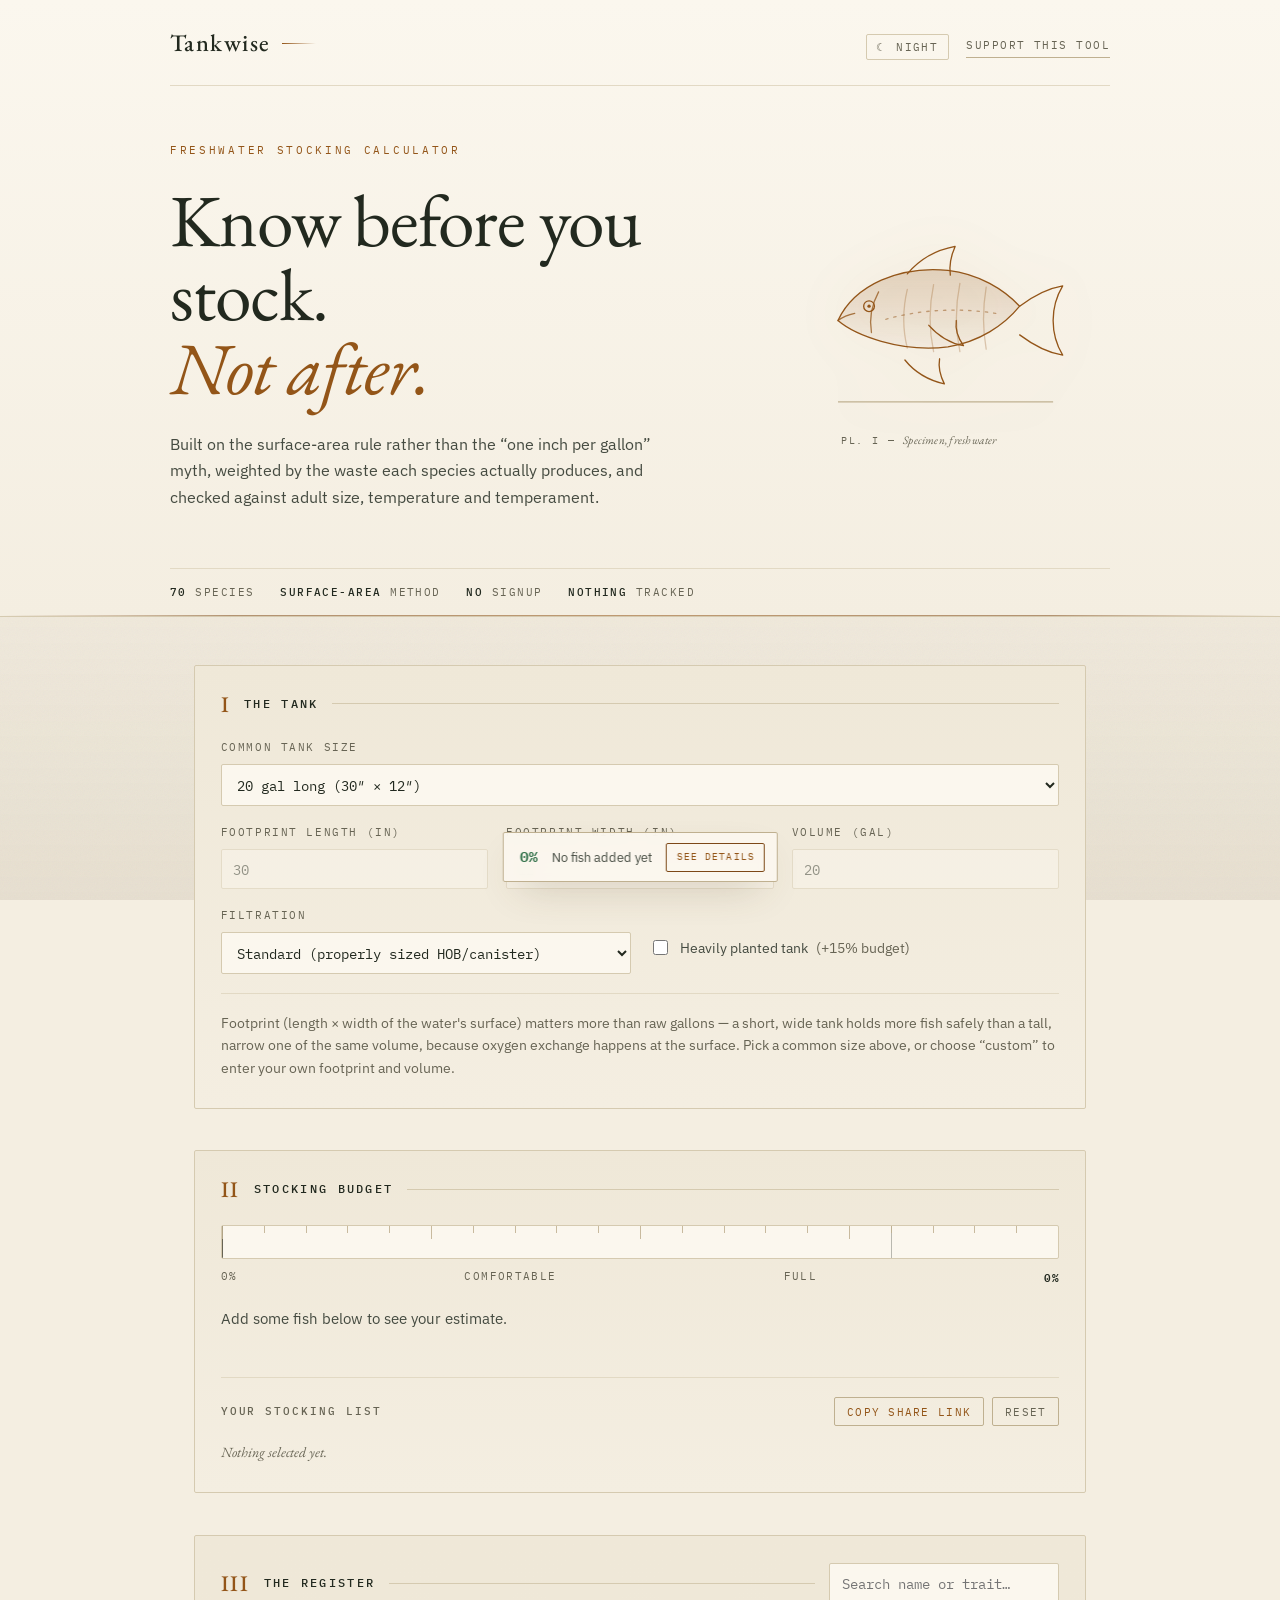
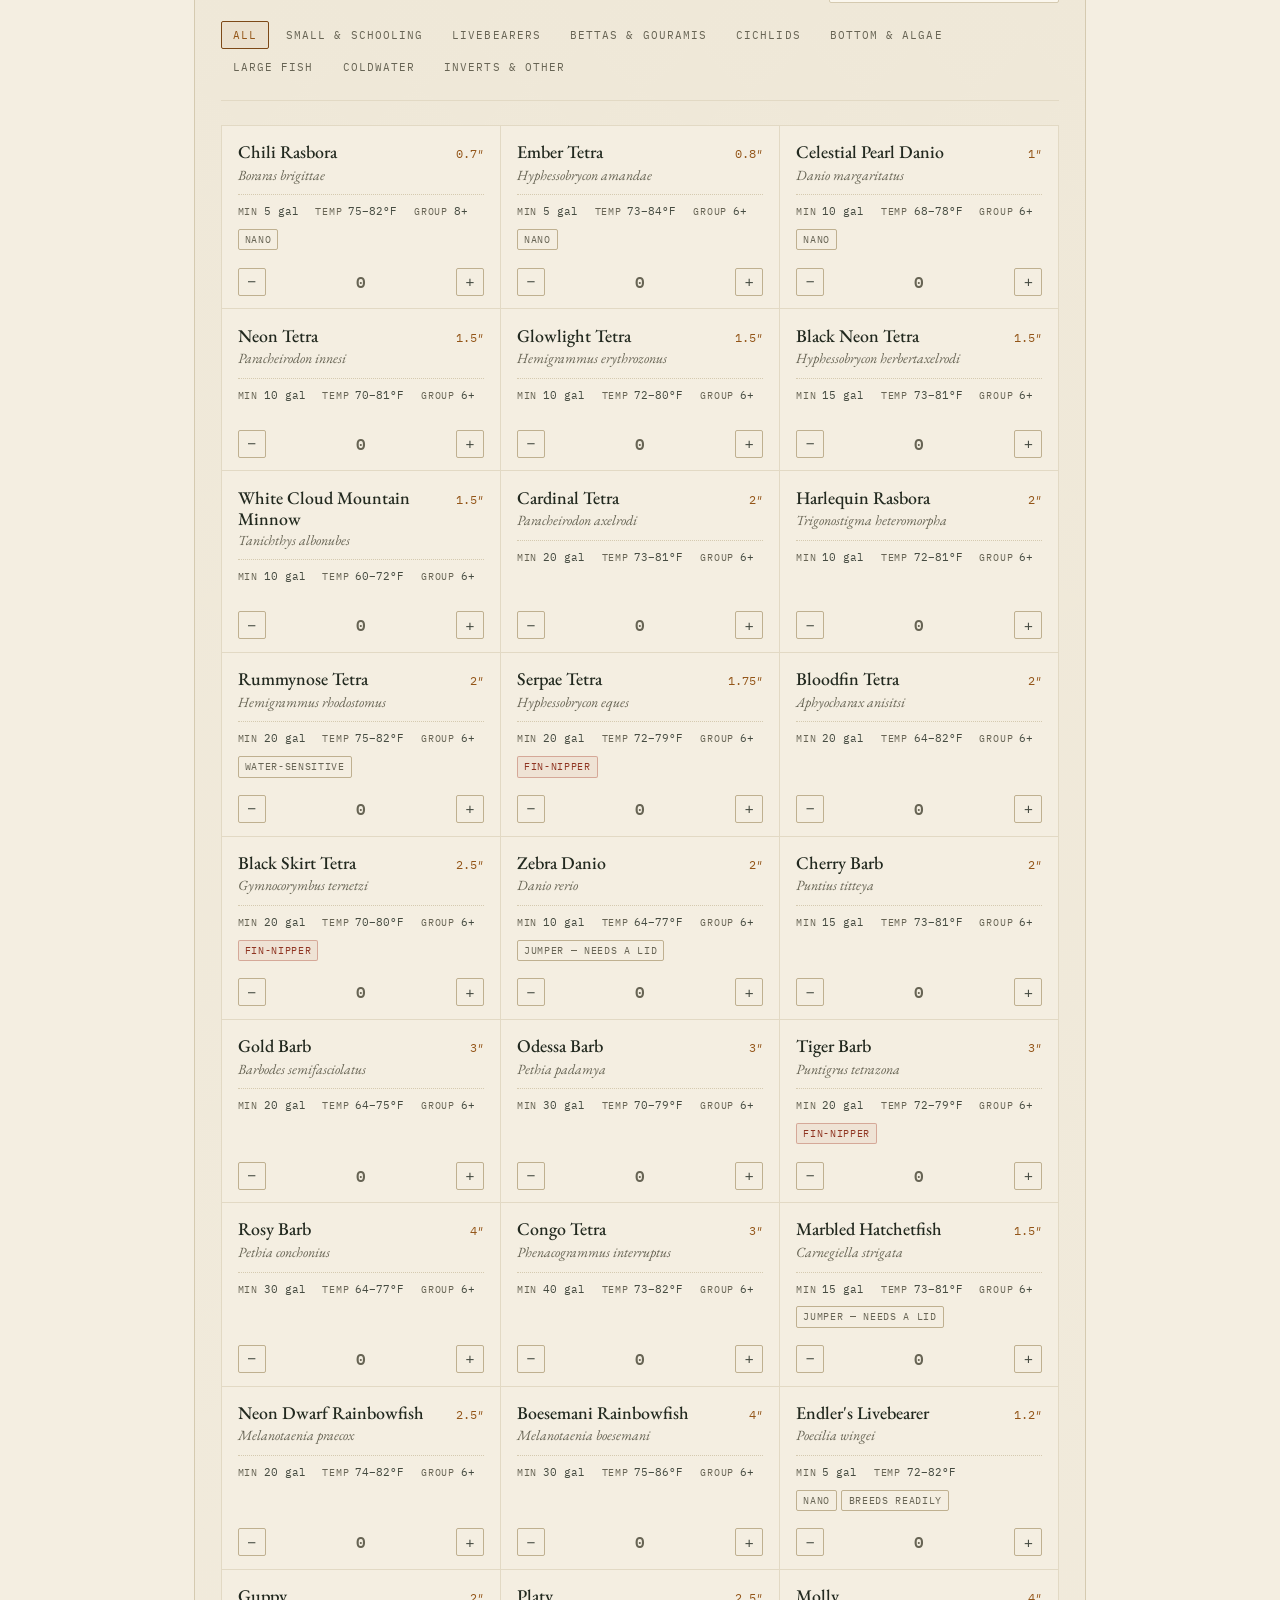
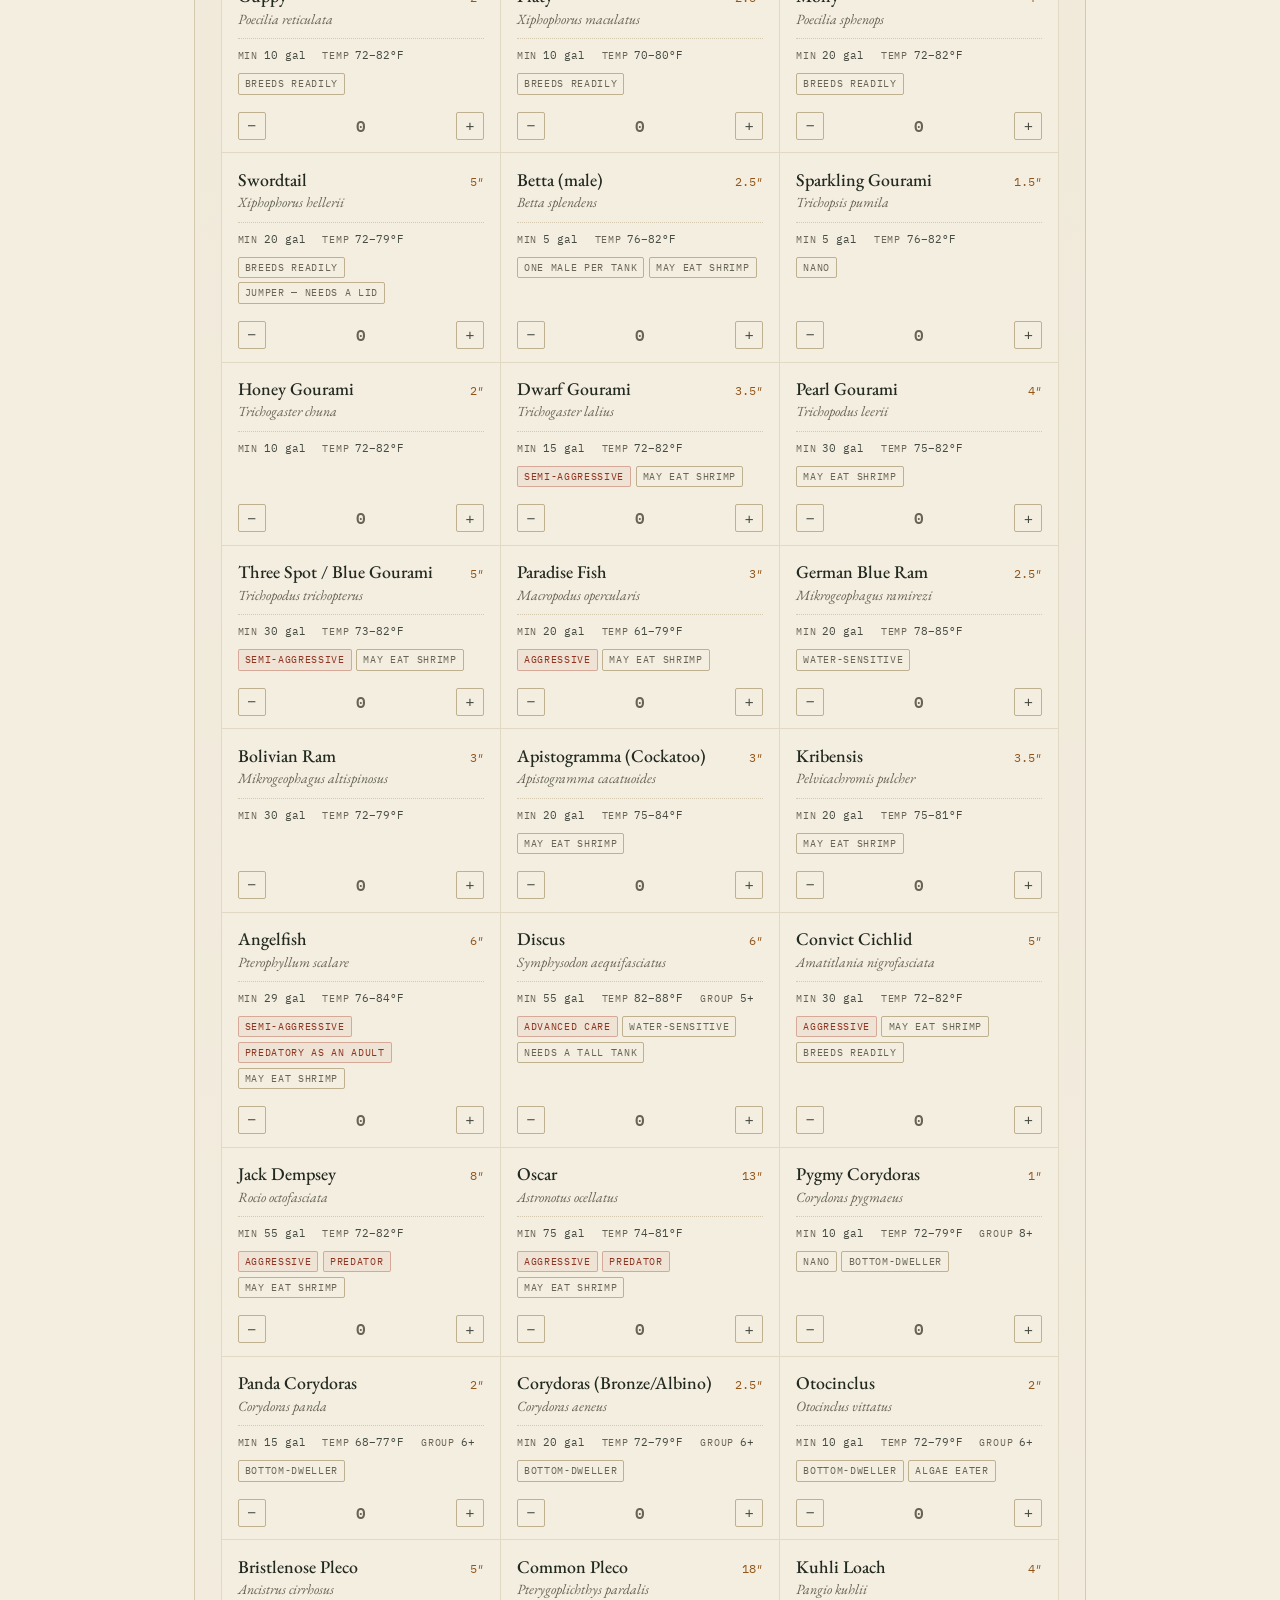
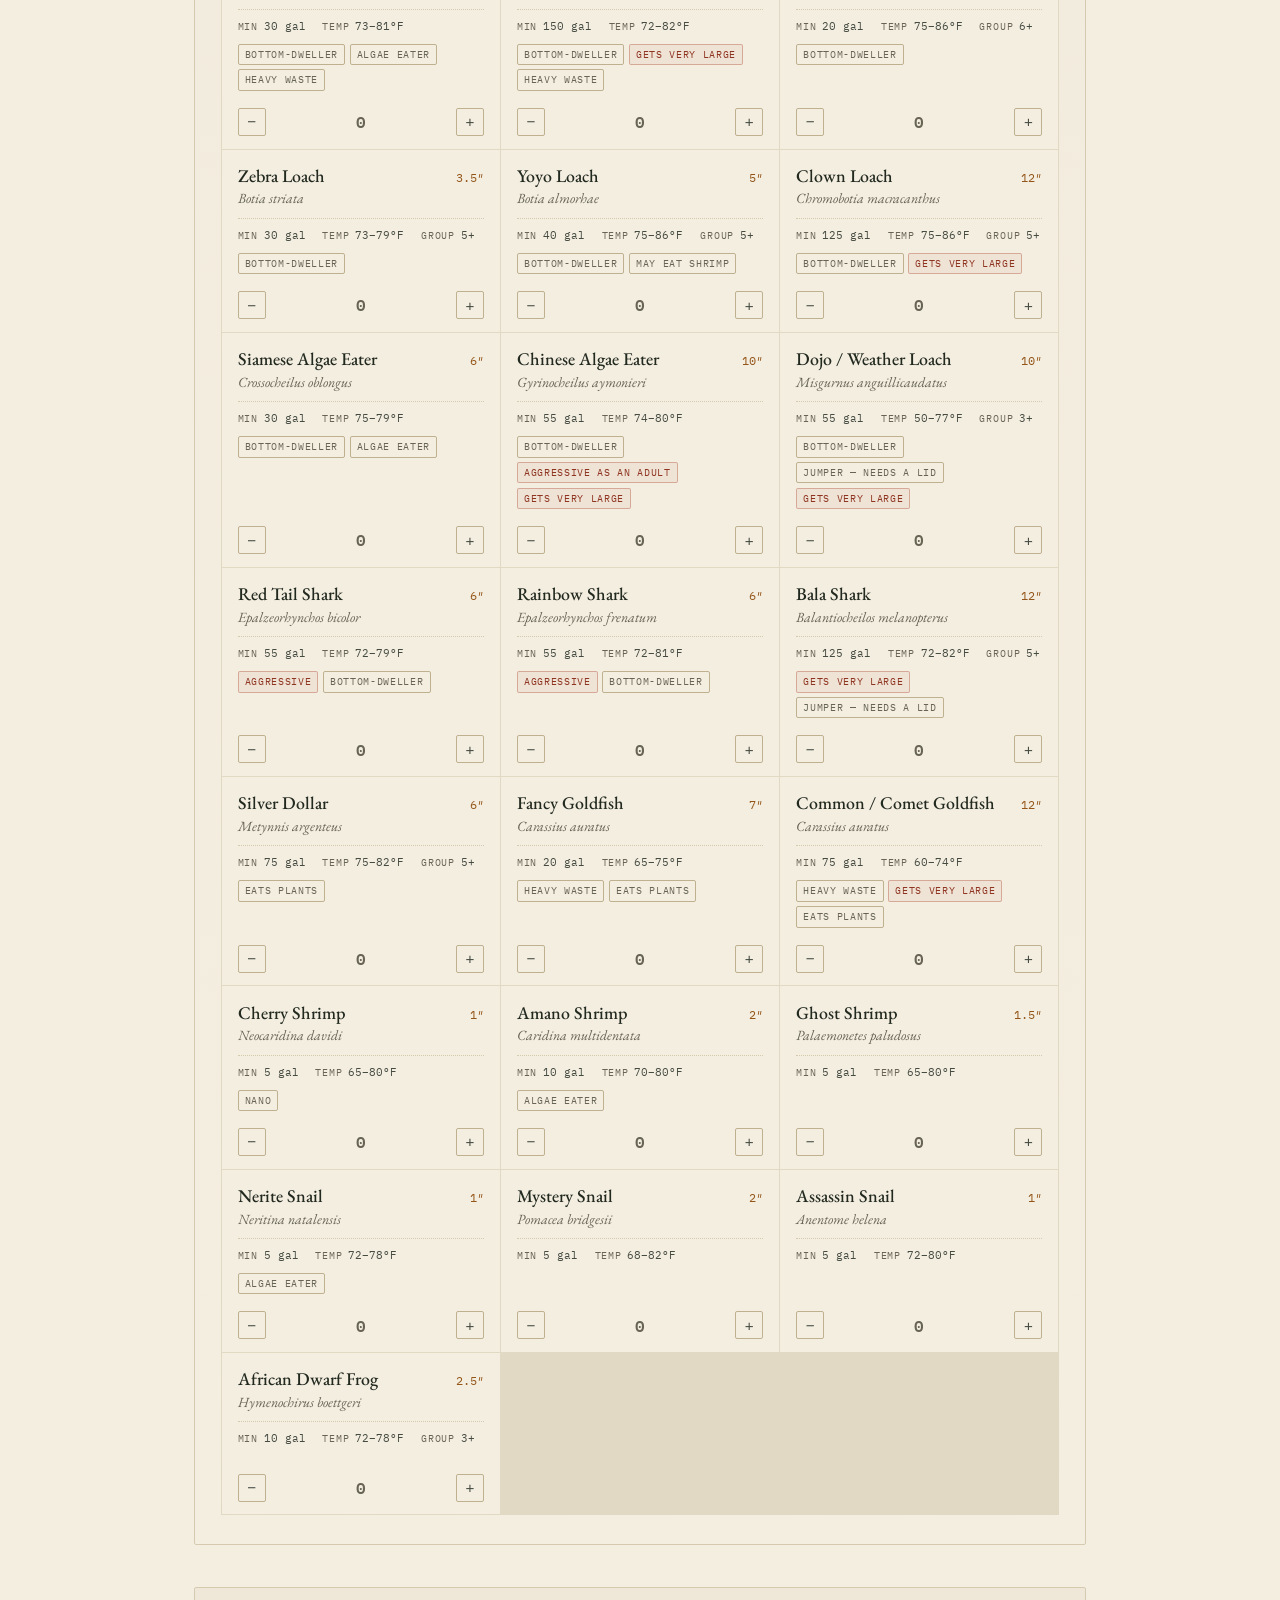
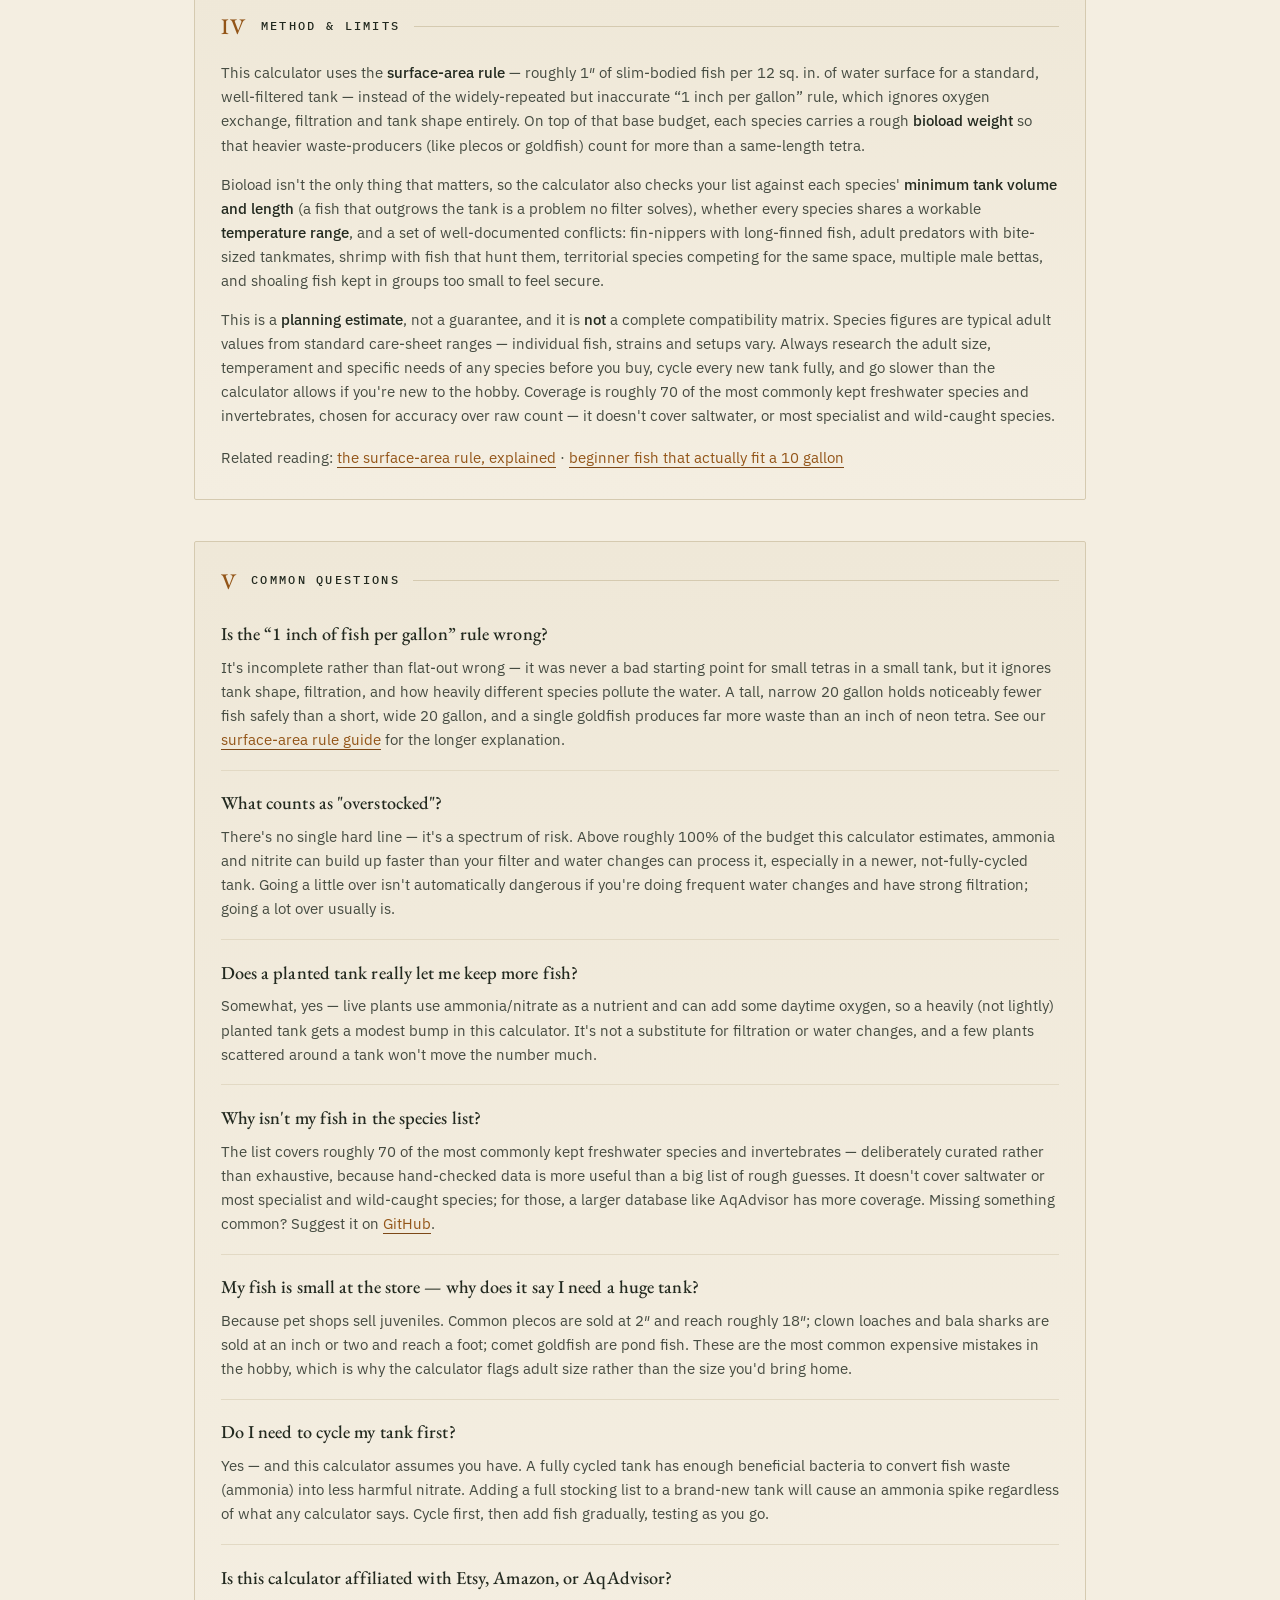
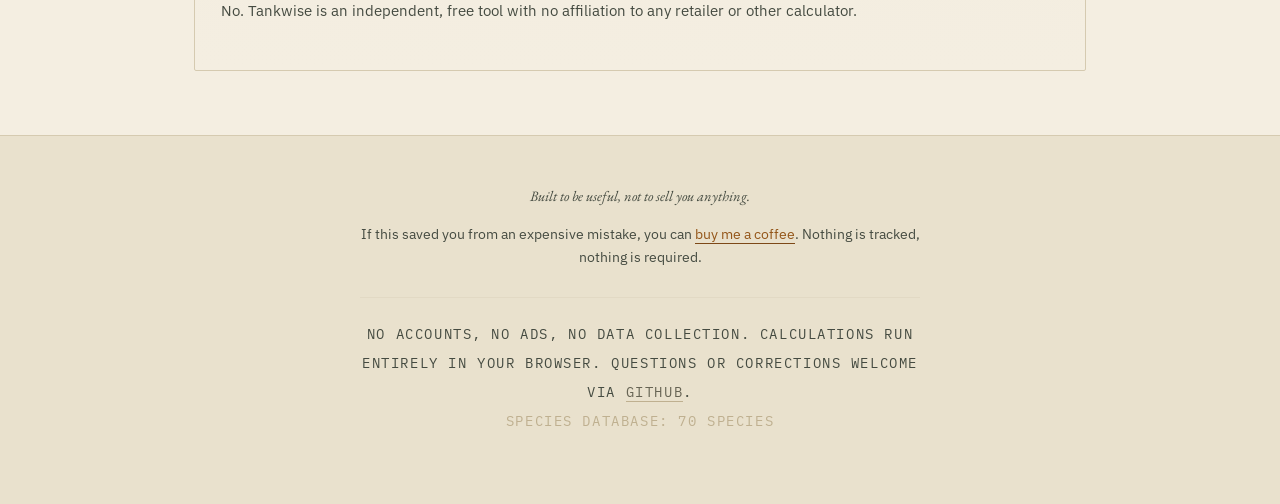
==== commit a279136e: "Lighten: daylight "aged plate paper" is now the default theme Keeps the specimen-register concept an" ====
--- a/index.html
+++ b/index.html
@@ -15,7 +15,7 @@
 <meta property="og:image" content="https://koberheim.github.io/og-image.png" />
 <meta name="twitter:card" content="summary_large_image" />
 
-<link rel="icon" href="data:image/svg+xml,%3Csvg xmlns='http://www.w3.org/2000/svg' viewBox='0 0 64 64'%3E%3Crect width='64' height='64' fill='%230a0f0e'/%3E%3Cpath d='M8 33c8-13 25-15 34-6-4 10-17 15-26 11-3 4-6 4-8 2 2-3 2-5 0-7z' fill='%23d9a05c'/%3E%3Ccircle cx='38' cy='27' r='2.2' fill='%230a0f0e'/%3E%3Cpath d='M42 27l12-7v14z' fill='%23a97733'/%3E%3C/svg%3E" />
+<link rel="icon" href="data:image/svg+xml,%3Csvg xmlns='http://www.w3.org/2000/svg' viewBox='0 0 64 64'%3E%3Crect width='64' height='64' rx='8' fill='%23f4eee1'/%3E%3Cpath d='M8 33c8-13 25-15 34-6-4 10-17 15-26 11-3 4-6 4-8 2 2-3 2-5 0-7z' fill='%23a2601f'/%3E%3Ccircle cx='38' cy='27' r='2.2' fill='%23f4eee1'/%3E%3Cpath d='M42 27l12-7v14z' fill='%237d4817'/%3E%3C/svg%3E" />
 
 <link rel="preconnect" href="https://fonts.googleapis.com" />
 <link rel="preconnect" href="https://fonts.gstatic.com" crossorigin />
@@ -23,7 +23,7 @@
 
 <!-- Asset URLs carry a version so a redeploy can't be masked by a stale
      browser cache. Bump ?v= whenever style.css or app.js changes. -->
-<link rel="stylesheet" href="style.css?v=4" />
+<link rel="stylesheet" href="style.css?v=5" />
 
 <script type="application/ld+json">
 {
@@ -59,6 +59,11 @@
   ]
 }
 </script>
+<script>
+// Set the theme before first paint so there is no flash of the wrong palette.
+(function(){try{var t=localStorage.getItem("tankwise-theme");
+if(t==="dark")document.documentElement.setAttribute("data-theme","dark");}catch(e){}})();
+</script>
 </head>
 <body>
 
@@ -69,7 +74,10 @@
 <header class="hero">
   <nav class="topbar">
     <div class="brand">Tankwise<span class="brand-rule"></span></div>
-    <a class="tip-link" href="#support">Support this tool</a>
+    <div class="topbar-actions">
+      <button type="button" id="theme-toggle" class="theme-toggle"></button>
+      <a class="tip-link" href="#support">Support this tool</a>
+    </div>
   </nav>
 
   <div class="hero-copy">
@@ -120,7 +128,7 @@
           </g>
         </g>
         <!-- plate rule + caption -->
-        <g stroke="#33443f" stroke-width="1">
+        <g stroke="#33443f" stroke-width="1" class="plate-rule">
           <path d="M92 168h180" />
         </g>
       </svg>
@@ -376,6 +384,7 @@
   </div>
 </footer>
 
-<script src="app.js?v=4"></script>
+<script src="app.js?v=5"></script>
+<script src="theme.js?v=5"></script>
 </body>
 </html>
--- a/style.css
+++ b/style.css
@@ -1,42 +1,122 @@
 /* ===========================================================================
-   Tankwise — blackwater biotope / ichthyological monograph
+   Tankwise — an ichthyological specimen register, under two lights.
    ---------------------------------------------------------------------------
-   Palette is drawn from a tannin-stained blackwater aquarium: near-black
-   water with a warm amber cast, bone-white specimen labels, and a single
-   luminous amber accent. Typography is set like a scientific plate —
-   EB Garamond for the register, IBM Plex Mono for every measured quantity.
+   Typography is set like a scientific plate throughout: EB Garamond for the
+   register and its binomials, IBM Plex Mono for every measured quantity,
+   hairline rules and roman-numeral plate captions between sections.
    =========================================================================== */
 
+/* ---------------------------------------------------------------------------
+   Two lighting states, one system.
+
+   Default — "daylight": aged plate paper with sepia ink, the way a
+   19th-century ichthyological monograph was actually printed.
+   Optional — "blackwater": the same register seen in a darkened fishroom.
+
+   Variable names are lighting-neutral (--bg-*, --fg, --accent) so the whole
+   stylesheet is written once and only the values swap.
+   --------------------------------------------------------------------------- */
+
 :root {
+  /* paper, brightest → deepest */
+  --bg-0: #fbf7ee;
+  --bg-1: #f4eee1;
+  --bg-2: #efe8d8;
+  --bg-3: #e9e1cd;
+  --bg-4: #ded3b9;
+
+  --line: #d5cab0;
+  --line-soft: #e2d9c4;
+  --line-bright: #bfb090;
+
+  /* sepia — printer's ink, the daylight cousin of tannin */
+  --accent: #935518;
+  --accent-deep: #7d4817;
+  --accent-glow: rgba(147, 85, 24, 0.18);
+
+  --fg: #22291f;      /* headings */
+  --text: #454b41;    /* body */
+  --muted: #676454;
+
+  --good: #2f6f47;
+  --warn: #845914;
+  --bad: #a33d29;
+
+  /* atmosphere: warm light falling across the page */
+  --wash-1: rgba(147, 85, 24, 0.07);
+  --wash-2: rgba(47, 111, 71, 0.05);
+  --vignette: rgba(120, 100, 62, 0.10);
+  --grain: 0.05;
+  --card-bg: var(--bg-1);
+  --card-hover: var(--bg-0);
+  --footer-bg: var(--bg-3);
+  --sticky-bg: rgba(251, 247, 238, 0.94);
+
+  --sticky-shadow: 0 16px 40px -18px rgba(90, 72, 40, 0.45);
+  --mote: rgba(103, 100, 84, 0.32);
+  --note-wash: rgba(120, 100, 62, 0.05);
+  --bad-text: #8f3421;
+  --warn-text: #7a5314;
+  --alert-line: rgba(163, 61, 41, 0.35);
+  --alert-wash: rgba(163, 61, 41, 0.06);
+  --fill-idle-a: rgba(109, 106, 91, 0.22); --fill-idle-b: rgba(109, 106, 91, 0.10);
+  --fill-good-a: rgba(47, 111, 71, 0.34);  --fill-good-b: rgba(47, 111, 71, 0.14);
+  --fill-warn-a: rgba(132, 89, 20, 0.34);  --fill-warn-b: rgba(132, 89, 20, 0.14);
+  --fill-bad-a:  rgba(163, 61, 41, 0.32);  --fill-bad-b:  rgba(163, 61, 41, 0.13);
+  --active-a: rgba(147, 85, 24, 0.10);     --active-b: rgba(147, 85, 24, 0.05);
+
+  --font-display: "EB Garamond", "Iowan Old Style", Georgia, serif;
+  --font-body: "IBM Plex Sans", -apple-system, BlinkMacSystemFont, sans-serif;
+  --font-mono: "IBM Plex Mono", ui-monospace, "SF Mono", Menlo, monospace;
+
+  --rule: 1px solid var(--line);
+}
+
+:root[data-theme="dark"] {
   /* water column, shallow → deep */
-  --ink-0: #050908;
-  --ink-1: #0a0f0e;
-  --ink-2: #0f1615;
-  --ink-3: #141d1b;
-  --ink-4: #1a2422;
+  --bg-0: #050908;
+  --bg-1: #0a0f0e;
+  --bg-2: #0f1615;
+  --bg-3: #141d1b;
+  --bg-4: #1a2422;
 
   --line: #22302c;
   --line-soft: #1a2523;
   --line-bright: #33443f;
 
   /* tannin — the amber of blackwater */
-  --tannin: #d9a05c;
-  --tannin-deep: #a97733;
-  --tannin-glow: rgba(217, 160, 92, 0.16);
-
-  --bone: #ece4d2;
+  --accent: #d9a05c;
+  --accent-deep: #a97733;
+  --accent-glow: rgba(217, 160, 92, 0.16);
+
+  --fg: #ece4d2;
   --text: #b9b6a8;
-  --muted: #7d8079;
+  --muted: #8b8d84;
 
   --good: #63b98a;
   --warn: #d9a05c;
   --bad: #d9705a;
 
-  --font-display: "EB Garamond", "Iowan Old Style", Georgia, serif;
-  --font-body: "IBM Plex Sans", -apple-system, BlinkMacSystemFont, sans-serif;
-  --font-mono: "IBM Plex Mono", ui-monospace, "SF Mono", Menlo, monospace;
-
-  --rule: 1px solid var(--line);
+  --wash-1: rgba(217, 160, 92, 0.09);
+  --wash-2: rgba(99, 185, 138, 0.05);
+  --vignette: rgba(0, 0, 0, 0.45);
+  --grain: 0.045;
+  --card-bg: var(--bg-1);
+  --card-hover: var(--bg-2);
+  --footer-bg: var(--bg-0);
+  --sticky-shadow: 0 16px 40px -14px #000;
+  --mote: rgba(236, 228, 210, 0.5);
+  --note-wash: rgba(255, 255, 255, 0.022);
+  --bad-text: #edb0a1;
+  --warn-text: #ddbb8c;
+  --alert-line: rgba(217, 112, 90, 0.45);
+  --alert-wash: rgba(217, 112, 90, 0.07);
+  --fill-idle-a: rgba(125, 128, 121, 0.35); --fill-idle-b: rgba(125, 128, 121, 0.16);
+  --fill-good-a: rgba(99, 185, 138, 0.42);  --fill-good-b: rgba(99, 185, 138, 0.16);
+  --fill-warn-a: rgba(217, 160, 92, 0.45);  --fill-warn-b: rgba(217, 160, 92, 0.16);
+  --fill-bad-a:  rgba(217, 112, 90, 0.45);  --fill-bad-b:  rgba(217, 112, 90, 0.16);
+  --active-a: rgba(217, 160, 92, 0.09);     --active-b: rgba(217, 160, 92, 0.035);
+  --sticky-bg: rgba(10, 15, 14, 0.94);
 }
 
 * { box-sizing: border-box; }
@@ -44,7 +124,7 @@
 
 body {
   margin: 0;
-  background: var(--ink-1);
+  background: var(--bg-1);
   color: var(--text);
   font-family: var(--font-body);
   font-size: 16px;
@@ -61,9 +141,9 @@
   pointer-events: none;
   z-index: 0;
   background:
-    radial-gradient(120% 70% at 50% -20%, rgba(217, 160, 92, 0.09), transparent 60%),
-    radial-gradient(90% 50% at 15% 0%, rgba(99, 185, 138, 0.05), transparent 55%),
-    linear-gradient(180deg, transparent 55%, rgba(0, 0, 0, 0.45) 100%);
+    radial-gradient(120% 70% at 50% -20%, var(--wash-1), transparent 60%),
+    radial-gradient(90% 50% at 15% 0%, var(--wash-2), transparent 55%),
+    linear-gradient(180deg, transparent 55%, var(--vignette) 100%);
 }
 body::after {
   content: "";
@@ -71,7 +151,7 @@
   inset: 0;
   pointer-events: none;
   z-index: 0;
-  opacity: 0.045;
+  opacity: var(--grain);
   background-image: url("data:image/svg+xml,%3Csvg xmlns='http://www.w3.org/2000/svg' width='140' height='140'%3E%3Cfilter id='n'%3E%3CfeTurbulence type='fractalNoise' baseFrequency='0.85' numOctaves='3'/%3E%3C/filter%3E%3Crect width='140' height='140' filter='url(%23n)'/%3E%3C/svg%3E");
 }
 
@@ -80,7 +160,7 @@
 h1, h2, h3 {
   font-family: var(--font-display);
   font-weight: 500;
-  color: var(--bone);
+  color: var(--fg);
   margin: 0 0 0.5em;
   letter-spacing: 0.005em;
 }
@@ -99,7 +179,7 @@
   width: var(--s, 2px);
   height: var(--s, 2px);
   border-radius: 50%;
-  background: rgba(236, 228, 210, 0.5);
+  background: var(--mote);
   animation: drift var(--dur, 34s) linear infinite;
   animation-delay: var(--delay, 0s);
   opacity: 0;
@@ -127,7 +207,7 @@
   position: relative;
   z-index: 1;
   background:
-    linear-gradient(180deg, var(--ink-0) 0%, var(--ink-1) 100%);
+    linear-gradient(180deg, var(--bg-0) 0%, var(--bg-1) 100%);
   border-bottom: 1px solid var(--line);
   padding: 1.5rem 1.5rem 0;
   overflow: hidden;
@@ -140,7 +220,7 @@
   left: 0; right: 0; bottom: 0;
   height: 1px;
   background: linear-gradient(90deg,
-    transparent, var(--tannin-deep) 18%, var(--tannin) 50%, var(--tannin-deep) 82%, transparent);
+    transparent, var(--accent-deep) 18%, var(--accent) 50%, var(--accent-deep) 82%, transparent);
   opacity: 0.55;
 }
 
@@ -159,7 +239,7 @@
   font-family: var(--font-display);
   font-size: 1.5rem;
   font-weight: 500;
-  color: var(--bone);
+  color: var(--fg);
   letter-spacing: 0.06em;
   text-decoration: none;
   display: flex;
@@ -170,7 +250,7 @@
 .brand-rule {
   width: 34px;
   height: 1px;
-  background: linear-gradient(90deg, var(--tannin), transparent);
+  background: linear-gradient(90deg, var(--accent), transparent);
 }
 
 .tip-link {
@@ -184,7 +264,39 @@
   border-bottom: 1px solid var(--line-bright);
   transition: color 0.2s, border-color 0.2s;
 }
-.tip-link:hover { color: var(--tannin); border-color: var(--tannin); }
+.tip-link:hover { color: var(--accent); border-color: var(--accent); }
+
+.topbar-actions {
+  display: flex;
+  align-items: center;
+  gap: 1.1rem;
+}
+
+/* day / night — an aquarium light cycle */
+.theme-toggle {
+  font-family: var(--font-mono);
+  font-size: 0.66rem;
+  text-transform: uppercase;
+  letter-spacing: 0.13em;
+  color: var(--muted);
+  background: transparent;
+  border: 1px solid var(--line);
+  border-radius: 2px;
+  padding: 0.34rem 0.6rem;
+  cursor: pointer;
+  white-space: nowrap;
+  transition: color 0.2s, border-color 0.2s, background 0.2s;
+}
+.theme-toggle:hover {
+  color: var(--accent);
+  border-color: var(--accent-deep);
+  background: var(--active-b);
+}
+.theme-toggle:focus-visible {
+  outline: none;
+  border-color: var(--accent);
+  box-shadow: 0 0 0 3px var(--accent-glow);
+}
 
 .hero-copy {
   max-width: 940px;
@@ -202,12 +314,18 @@
   align-self: center;
   animation: plate-in 1.1s cubic-bezier(0.22, 1, 0.36, 1) both 0.15s;
 }
+.plate { color: var(--accent); }
+.plate svg g:not(.plate-rule) { stroke: currentColor; }
+.plate svg circle[fill] { fill: currentColor; }
+.plate svg .plate-rule { stroke: var(--line-bright); }
+.plate svg stop:first-child { stop-color: var(--accent); }
+.plate svg stop:last-child { stop-color: var(--accent); }
 .plate svg {
   width: 100%;
   height: auto;
   display: block;
   overflow: visible;
-  filter: drop-shadow(0 0 26px rgba(217, 160, 92, 0.13));
+  filter: drop-shadow(0 0 26px var(--accent-glow));
 }
 .plate figcaption {
   font-family: var(--font-mono);
@@ -238,7 +356,7 @@
   font-size: 0.7rem;
   text-transform: uppercase;
   letter-spacing: 0.24em;
-  color: var(--tannin);
+  color: var(--accent);
   margin: 0 0 1.6rem;
 }
 
@@ -252,7 +370,7 @@
 .hero h1 .accent {
   display: block;
   font-style: italic;
-  color: var(--tannin);
+  color: var(--accent);
 }
 
 .lede {
@@ -276,7 +394,7 @@
   letter-spacing: 0.13em;
   color: var(--muted);
 }
-.masthead-meta b { color: var(--bone); font-weight: 500; }
+.masthead-meta b { color: var(--fg); font-weight: 500; }
 
 .wave { display: none; }
 
@@ -292,7 +410,7 @@
 }
 
 .panel {
-  background: linear-gradient(180deg, var(--ink-2), var(--ink-1));
+  background: linear-gradient(180deg, var(--bg-2), var(--bg-1));
   border: var(--rule);
   border-radius: 2px;
   padding: 1.7rem 1.6rem 1.8rem;
@@ -311,7 +429,7 @@
   font-weight: 500;
   text-transform: uppercase;
   letter-spacing: 0.2em;
-  color: var(--bone);
+  color: var(--fg);
   margin: 0 0 1.5rem;
 }
 .panel > h2::after,
@@ -327,7 +445,7 @@
   font-size: 1.4rem;
   font-style: normal;
   letter-spacing: 0.08em;
-  color: var(--tannin);
+  color: var(--accent);
   text-transform: none;
   line-height: 1;
   flex-shrink: 0;
@@ -360,8 +478,8 @@
   padding: 0.6rem 0.7rem;
   border: 1px solid var(--line);
   border-radius: 2px;
-  background: var(--ink-0);
-  color: var(--bone);
+  background: var(--bg-0);
+  color: var(--fg);
   transition: border-color 0.18s;
 }
 .field select:hover,
@@ -369,8 +487,8 @@
 .field select:focus-visible,
 input:focus-visible {
   outline: none;
-  border-color: var(--tannin);
-  box-shadow: 0 0 0 3px var(--tannin-glow);
+  border-color: var(--accent);
+  box-shadow: 0 0 0 3px var(--accent-glow);
 }
 .field input:disabled { opacity: 0.45; }
 
@@ -388,7 +506,7 @@
 }
 .checkbox-field input {
   width: 15px; height: 15px;
-  accent-color: var(--tannin);
+  accent-color: var(--accent);
 }
 .hint { color: var(--muted); }
 
@@ -399,8 +517,8 @@
   padding-top: 1.1rem;
   border-top: 1px solid var(--line-soft);
 }
-.footnote a { color: var(--tannin); text-decoration: none; border-bottom: 1px solid var(--tannin-deep); }
-.footnote a:hover { color: var(--bone); }
+.footnote a { color: var(--accent); text-decoration: none; border-bottom: 1px solid var(--accent-deep); }
+.footnote a:hover { color: var(--fg); }
 
 /* ---------- graduated gauge (hydrometer scale) ---------- */
 .gauge-wrap { margin: 0 0 1.3rem; }
@@ -408,7 +526,7 @@
 .gauge {
   position: relative;
   height: 34px;
-  background: var(--ink-0);
+  background: var(--bg-0);
   border: 1px solid var(--line);
   border-radius: 2px;
   overflow: hidden;
@@ -418,24 +536,24 @@
   position: absolute;
   inset: 0 auto 0 0;
   width: 0%;
-  background: linear-gradient(180deg, rgba(125, 128, 121, 0.35), rgba(125, 128, 121, 0.16));
+  background: linear-gradient(180deg, var(--fill-idle-a), var(--fill-idle-b));
   border-right: 1px solid var(--muted);
   transition: width 0.45s cubic-bezier(0.22, 1, 0.36, 1), background 0.3s, border-color 0.3s;
 }
 .gauge-fill.is-good {
-  background: linear-gradient(180deg, rgba(99, 185, 138, 0.42), rgba(99, 185, 138, 0.15));
+  background: linear-gradient(180deg, var(--fill-good-a), var(--fill-good-b));
   border-right-color: var(--good);
-  box-shadow: 0 0 18px rgba(99, 185, 138, 0.25);
+  box-shadow: 0 0 18px var(--fill-good-b);
 }
 .gauge-fill.is-warn {
-  background: linear-gradient(180deg, rgba(217, 160, 92, 0.45), rgba(217, 160, 92, 0.16));
-  border-right-color: var(--tannin);
-  box-shadow: 0 0 18px var(--tannin-glow);
+  background: linear-gradient(180deg, var(--fill-warn-a), var(--fill-warn-b));
+  border-right-color: var(--warn);
+  box-shadow: 0 0 18px var(--fill-warn-b);
 }
 .gauge-fill.is-bad {
-  background: linear-gradient(180deg, rgba(217, 112, 90, 0.45), rgba(217, 112, 90, 0.16));
+  background: linear-gradient(180deg, var(--fill-bad-a), var(--fill-bad-b));
   border-right-color: var(--bad);
-  box-shadow: 0 0 18px rgba(217, 112, 90, 0.25);
+  box-shadow: 0 0 18px var(--fill-bad-b);
 }
 
 /* graduations every 5%, taller every 25% */
@@ -457,7 +575,7 @@
   position: absolute;
   top: 0; bottom: 0;
   width: 1px;
-  background: var(--bone);
+  background: var(--fg);
   opacity: 0.3;
 }
 
@@ -472,7 +590,7 @@
   margin-top: 0.55rem;
 }
 #gauge-pct {
-  color: var(--bone);
+  color: var(--fg);
   font-weight: 600;
   letter-spacing: 0.05em;
 }
@@ -483,7 +601,7 @@
   color: var(--text);
 }
 .status-line.good { color: var(--good); }
-.status-line.warn { color: var(--tannin); }
+.status-line.warn { color: var(--accent); }
 .status-line.bad  { color: var(--bad); }
 
 /* ---------- field notes (warnings) ---------- */
@@ -497,10 +615,10 @@
   line-height: 1.55;
   padding: 0.6rem 0 0.6rem 0.95rem;
   border-left: 2px solid;
-  background: linear-gradient(90deg, rgba(255,255,255,0.022), transparent 70%);
-}
-.warning-item.danger { border-color: var(--bad); color: #edb0a1; }
-.warning-item.caution { border-color: var(--tannin); color: #ddbb8c; }
+  background: linear-gradient(90deg, var(--note-wash), transparent 72%);
+}
+.warning-item.danger { border-color: var(--bad); color: var(--bad-text); }
+.warning-item.caution { border-color: var(--warn); color: var(--warn-text); }
 
 /* ---------- stocking register ---------- */
 .summary-head {
@@ -533,13 +651,13 @@
   border-radius: 2px;
   border: 1px solid var(--line-bright);
   background: transparent;
-  color: var(--tannin);
+  color: var(--accent);
   cursor: pointer;
   transition: background 0.18s, color 0.18s, border-color 0.18s;
 }
-.mini-btn:hover { background: var(--tannin); border-color: var(--tannin); color: var(--ink-0); }
+.mini-btn:hover { background: var(--accent); border-color: var(--accent); color: var(--bg-0); }
 .mini-btn.ghost { color: var(--muted); }
-.mini-btn.ghost:hover { background: var(--ink-4); color: var(--bone); border-color: var(--line-bright); }
+.mini-btn.ghost:hover { background: var(--bg-4); color: var(--fg); border-color: var(--line-bright); }
 
 .summary { margin-top: 0.9rem; }
 .summary-list {
@@ -552,7 +670,7 @@
   align-items: baseline;
   gap: 0.7rem;
   font-size: 0.92rem;
-  color: var(--bone);
+  color: var(--fg);
   padding: 0.5rem 0;
   border-bottom: 1px dotted var(--line);
 }
@@ -560,7 +678,7 @@
   font-family: var(--font-mono);
   font-size: 0.82rem;
   font-weight: 600;
-  color: var(--tannin);
+  color: var(--accent);
   min-width: 2.6ch;
 }
 .summary-list .rm {
@@ -625,11 +743,11 @@
   cursor: pointer;
   transition: color 0.18s, background 0.18s, border-color 0.18s;
 }
-.chip:hover { color: var(--bone); background: var(--ink-3); }
+.chip:hover { color: var(--fg); background: var(--bg-3); }
 .chip.on {
-  color: var(--tannin);
-  border-color: var(--tannin-deep);
-  background: rgba(217, 160, 92, 0.07);
+  color: var(--accent);
+  border-color: var(--accent-deep);
+  background: var(--active-b);
 }
 
 /* ---------- specimen cards ---------- */
@@ -642,17 +760,17 @@
 }
 
 .species-card {
-  background: var(--ink-1);
+  background: var(--card-bg);
   padding: 0.95rem 1rem 0.8rem;
   display: flex;
   flex-direction: column;
   gap: 0.42rem;
   transition: background 0.18s;
 }
-.species-card:hover { background: var(--ink-2); }
+.species-card:hover { background: var(--card-hover); }
 .species-card.active {
-  background: linear-gradient(180deg, rgba(217, 160, 92, 0.09), rgba(217, 160, 92, 0.03));
-  box-shadow: inset 2px 0 0 var(--tannin);
+  background: linear-gradient(180deg, var(--active-a), var(--active-b));
+  box-shadow: inset 2px 0 0 var(--accent);
 }
 
 .species-card .row1 {
@@ -665,13 +783,13 @@
   font-family: var(--font-display);
   font-size: 1.12rem;
   font-weight: 500;
-  color: var(--bone);
+  color: var(--fg);
   line-height: 1.18;
 }
 .species-card .meta {
   font-family: var(--font-mono);
   font-size: 0.72rem;
-  color: var(--tannin);
+  color: var(--accent);
   white-space: nowrap;
 }
 
@@ -721,9 +839,9 @@
   color: var(--muted);
 }
 .tag.alert {
-  border-color: rgba(217, 112, 90, 0.45);
-  color: #cf8f7d;
-  background: rgba(217, 112, 90, 0.07);
+  border-color: var(--alert-line);
+  color: var(--bad-text);
+  background: var(--alert-wash);
 }
 
 .stepper {
@@ -745,15 +863,15 @@
   transition: background 0.15s, color 0.15s, border-color 0.15s;
 }
 .stepper button:hover {
-  background: var(--tannin);
-  border-color: var(--tannin);
-  color: var(--ink-0);
+  background: var(--accent);
+  border-color: var(--accent);
+  color: var(--bg-0);
 }
 .stepper .count {
   font-family: var(--font-mono);
   font-size: 1rem;
   font-weight: 600;
-  color: var(--bone);
+  color: var(--fg);
   min-width: 2ch;
   text-align: center;
 }
@@ -763,11 +881,11 @@
 .method-panel p,
 .faq-item p { color: var(--text); font-size: 0.93rem; }
 .method-panel strong,
-.faq-item strong { color: var(--bone); font-weight: 500; }
+.faq-item strong { color: var(--fg); font-weight: 500; }
 .method-panel a,
-.faq-item a { color: var(--tannin); text-decoration: none; border-bottom: 1px solid var(--tannin-deep); }
+.faq-item a { color: var(--accent); text-decoration: none; border-bottom: 1px solid var(--accent-deep); }
 .method-panel a:hover,
-.faq-item a:hover { color: var(--bone); }
+.faq-item a:hover { color: var(--fg); }
 
 .faq-item {
   padding: 1.1rem 0;
@@ -799,9 +917,9 @@
 }
 article.panel ul { padding-left: 1.1rem; }
 article.panel li { margin-bottom: 0.7rem; font-size: 0.96rem; }
-article.panel a { color: var(--tannin); text-decoration: none; border-bottom: 1px solid var(--tannin-deep); }
-article.panel a:hover { color: var(--bone); }
-article.panel strong { color: var(--bone); font-weight: 500; }
+article.panel a { color: var(--accent); text-decoration: none; border-bottom: 1px solid var(--accent-deep); }
+article.panel a:hover { color: var(--fg); }
+article.panel strong { color: var(--fg); font-weight: 500; }
 
 /* ---------- sticky readout ---------- */
 .sticky-status {
@@ -817,9 +935,9 @@
   padding: 0.6rem 0.7rem 0.6rem 1rem;
   border: 1px solid var(--line-bright);
   border-radius: 2px;
-  background: rgba(10, 15, 14, 0.94);
+  background: var(--sticky-bg);
   backdrop-filter: blur(8px);
-  box-shadow: 0 16px 40px -14px #000;
+  box-shadow: var(--sticky-shadow);
   transition: transform 0.3s cubic-bezier(0.22, 1, 0.36, 1), opacity 0.2s;
   opacity: 0;
   pointer-events: none;
@@ -833,7 +951,7 @@
   color: var(--good);
   flex-shrink: 0;
 }
-.sticky-pct.warn { color: var(--tannin); }
+.sticky-pct.warn { color: var(--accent); }
 .sticky-pct.bad { color: var(--bad); }
 
 .sticky-text {
@@ -851,13 +969,13 @@
   text-transform: uppercase;
   letter-spacing: 0.11em;
   text-decoration: none;
-  color: var(--tannin);
-  border: 1px solid var(--tannin-deep);
+  color: var(--accent);
+  border: 1px solid var(--accent-deep);
   padding: 0.34rem 0.6rem;
   border-radius: 2px;
   transition: background 0.18s, color 0.18s;
 }
-.sticky-jump:hover { background: var(--tannin); color: var(--ink-0); }
+.sticky-jump:hover { background: var(--accent); color: var(--bg-0); }
 
 @media (prefers-reduced-motion: reduce) {
   .sticky-status { transition: opacity 0.2s; }
@@ -869,7 +987,7 @@
   position: relative;
   z-index: 1;
   border-top: 1px solid var(--line);
-  background: var(--ink-0);
+  background: var(--footer-bg);
   padding: 3rem 1.5rem 3.4rem;
   text-align: center;
 }
@@ -878,16 +996,16 @@
   font-family: var(--font-display);
   font-style: italic;
   font-size: 1.3rem;
-  color: var(--bone);
+  color: var(--fg);
   margin: 0 0 0.9rem;
 }
 .site-footer p { font-size: 0.9rem; color: var(--text); }
 .kofi-button {
-  color: var(--tannin);
+  color: var(--accent);
   text-decoration: none;
-  border-bottom: 1px solid var(--tannin-deep);
-}
-.kofi-button:hover { color: var(--bone); }
+  border-bottom: 1px solid var(--accent-deep);
+}
+.kofi-button:hover { color: var(--fg); }
 .footer-fine {
   font-family: var(--font-mono);
   font-size: 0.66rem;
@@ -900,7 +1018,7 @@
   border-top: 1px solid var(--line-soft);
 }
 .footer-fine a { color: var(--muted); text-decoration: none; border-bottom: 1px solid var(--line-bright); }
-.footer-fine a:hover { color: var(--tannin); }
+.footer-fine a:hover { color: var(--accent); }
 #build-info { color: var(--line-bright); }
 
 /* ---------- responsive ---------- */
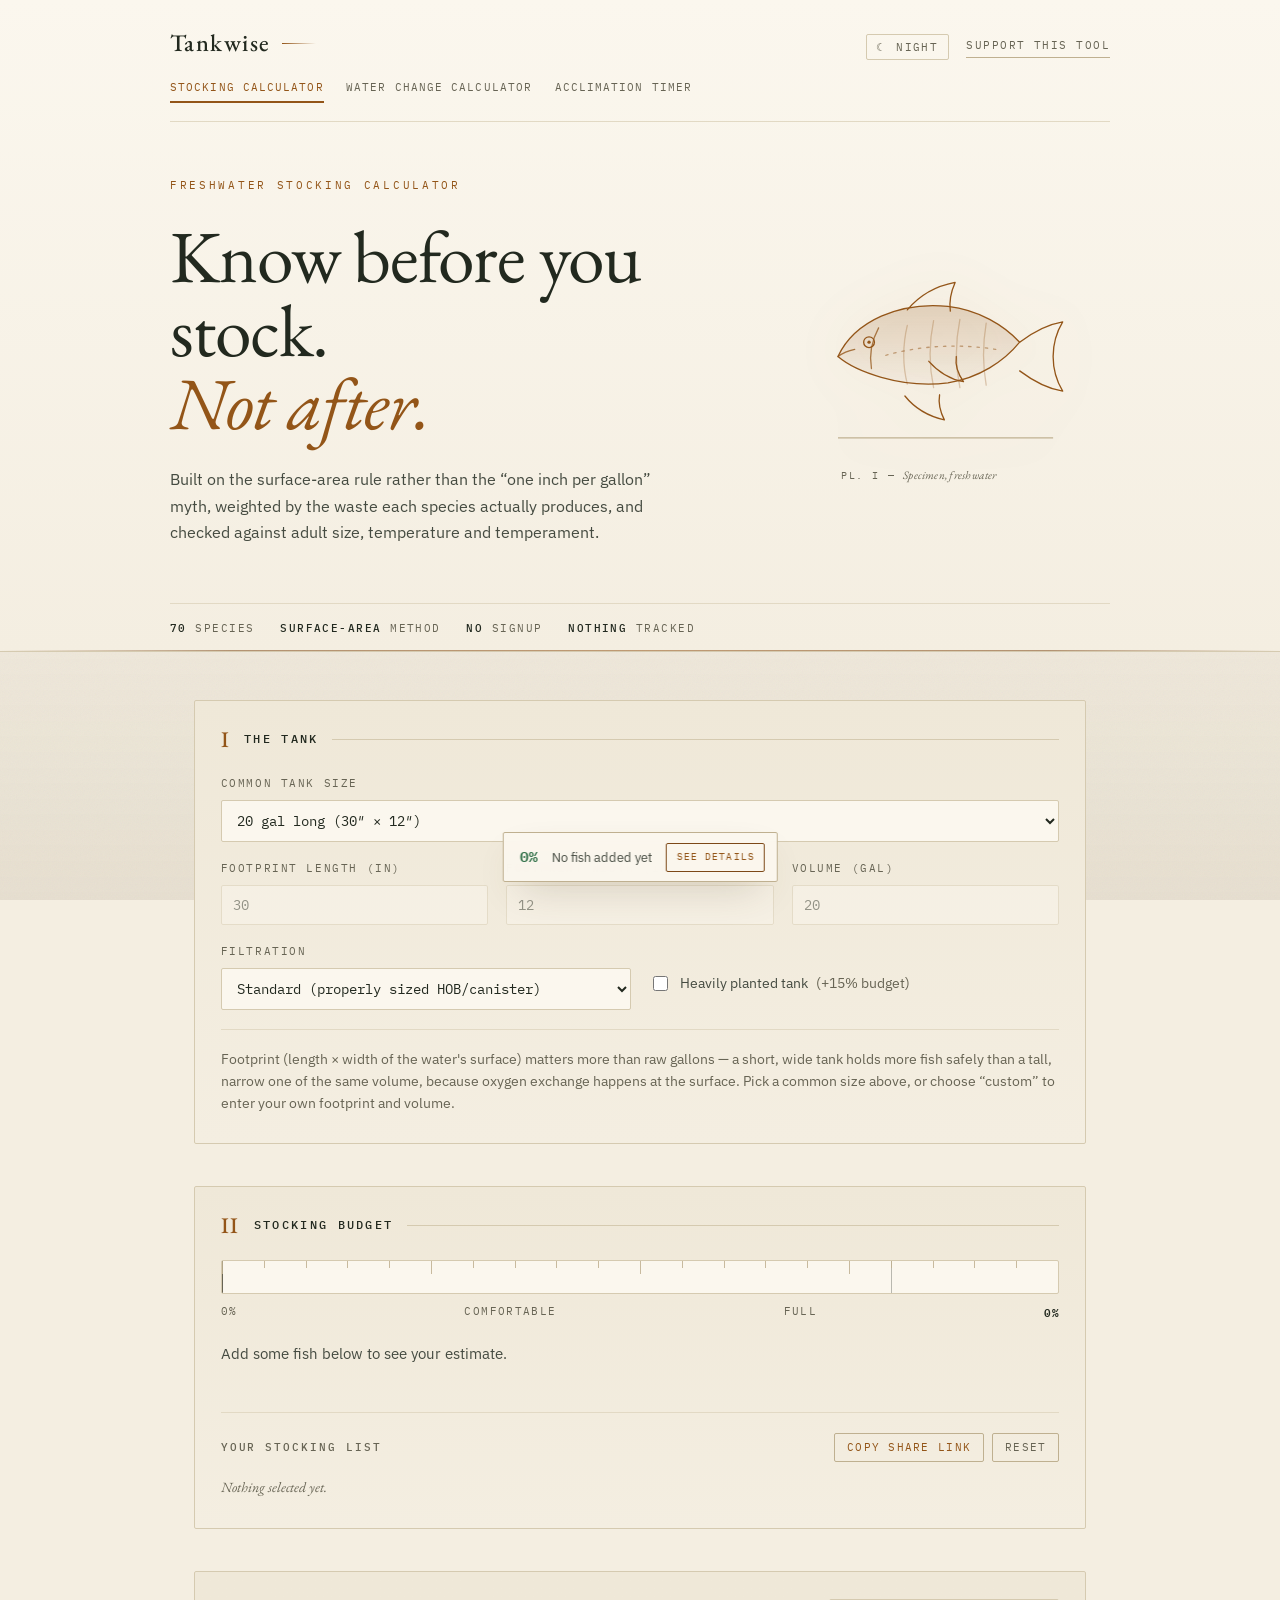
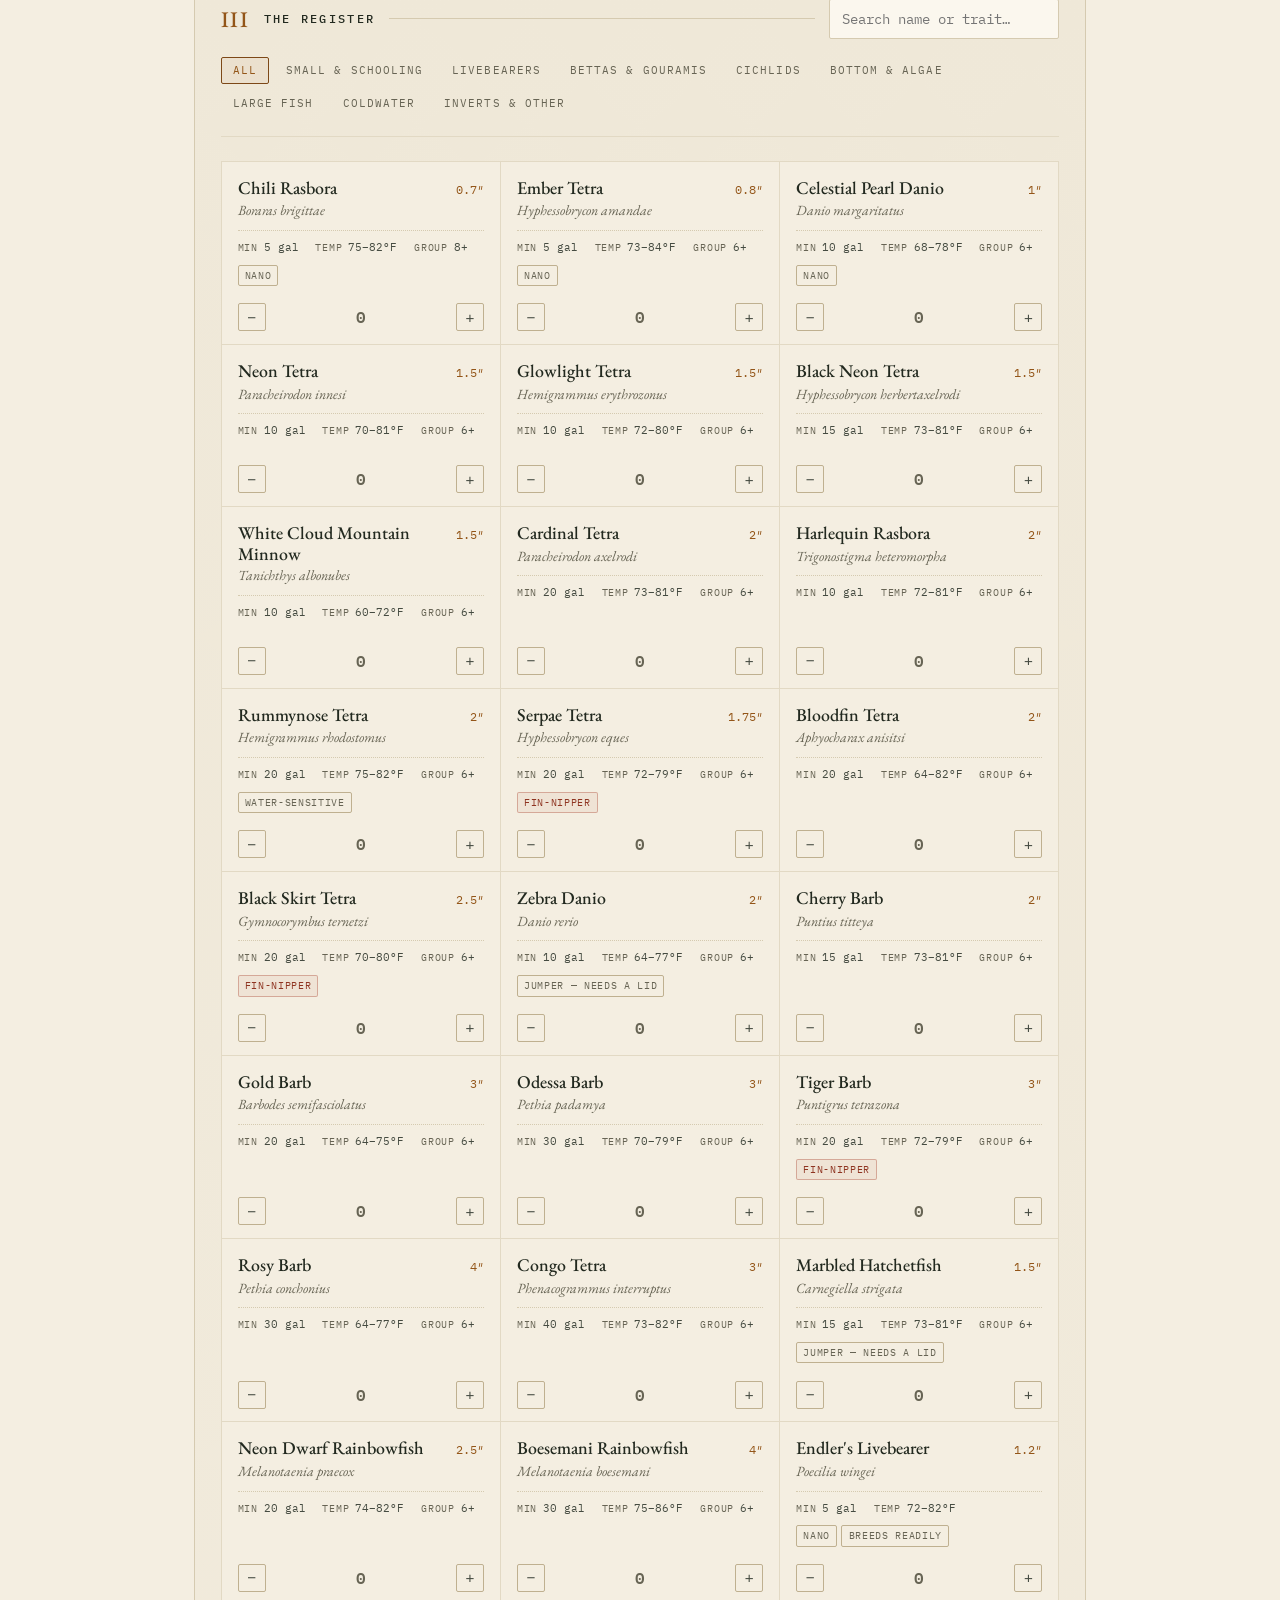
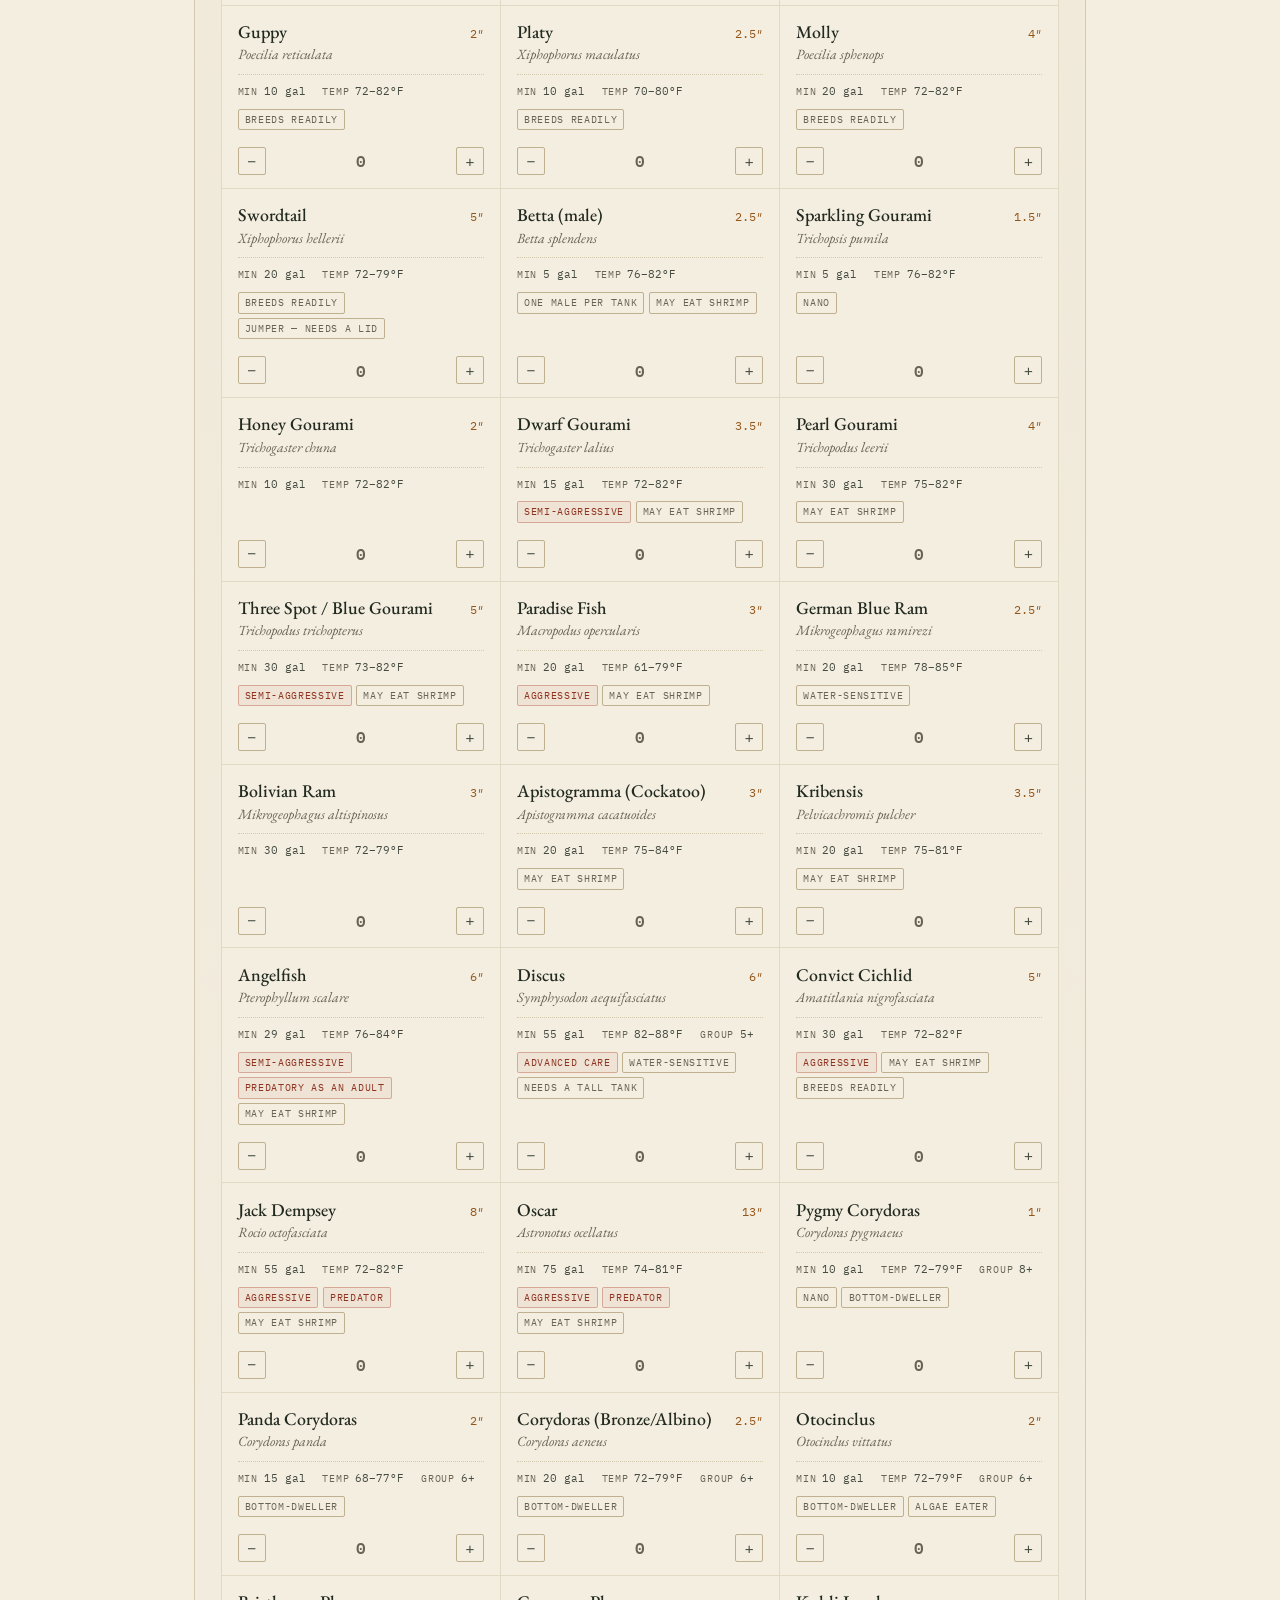
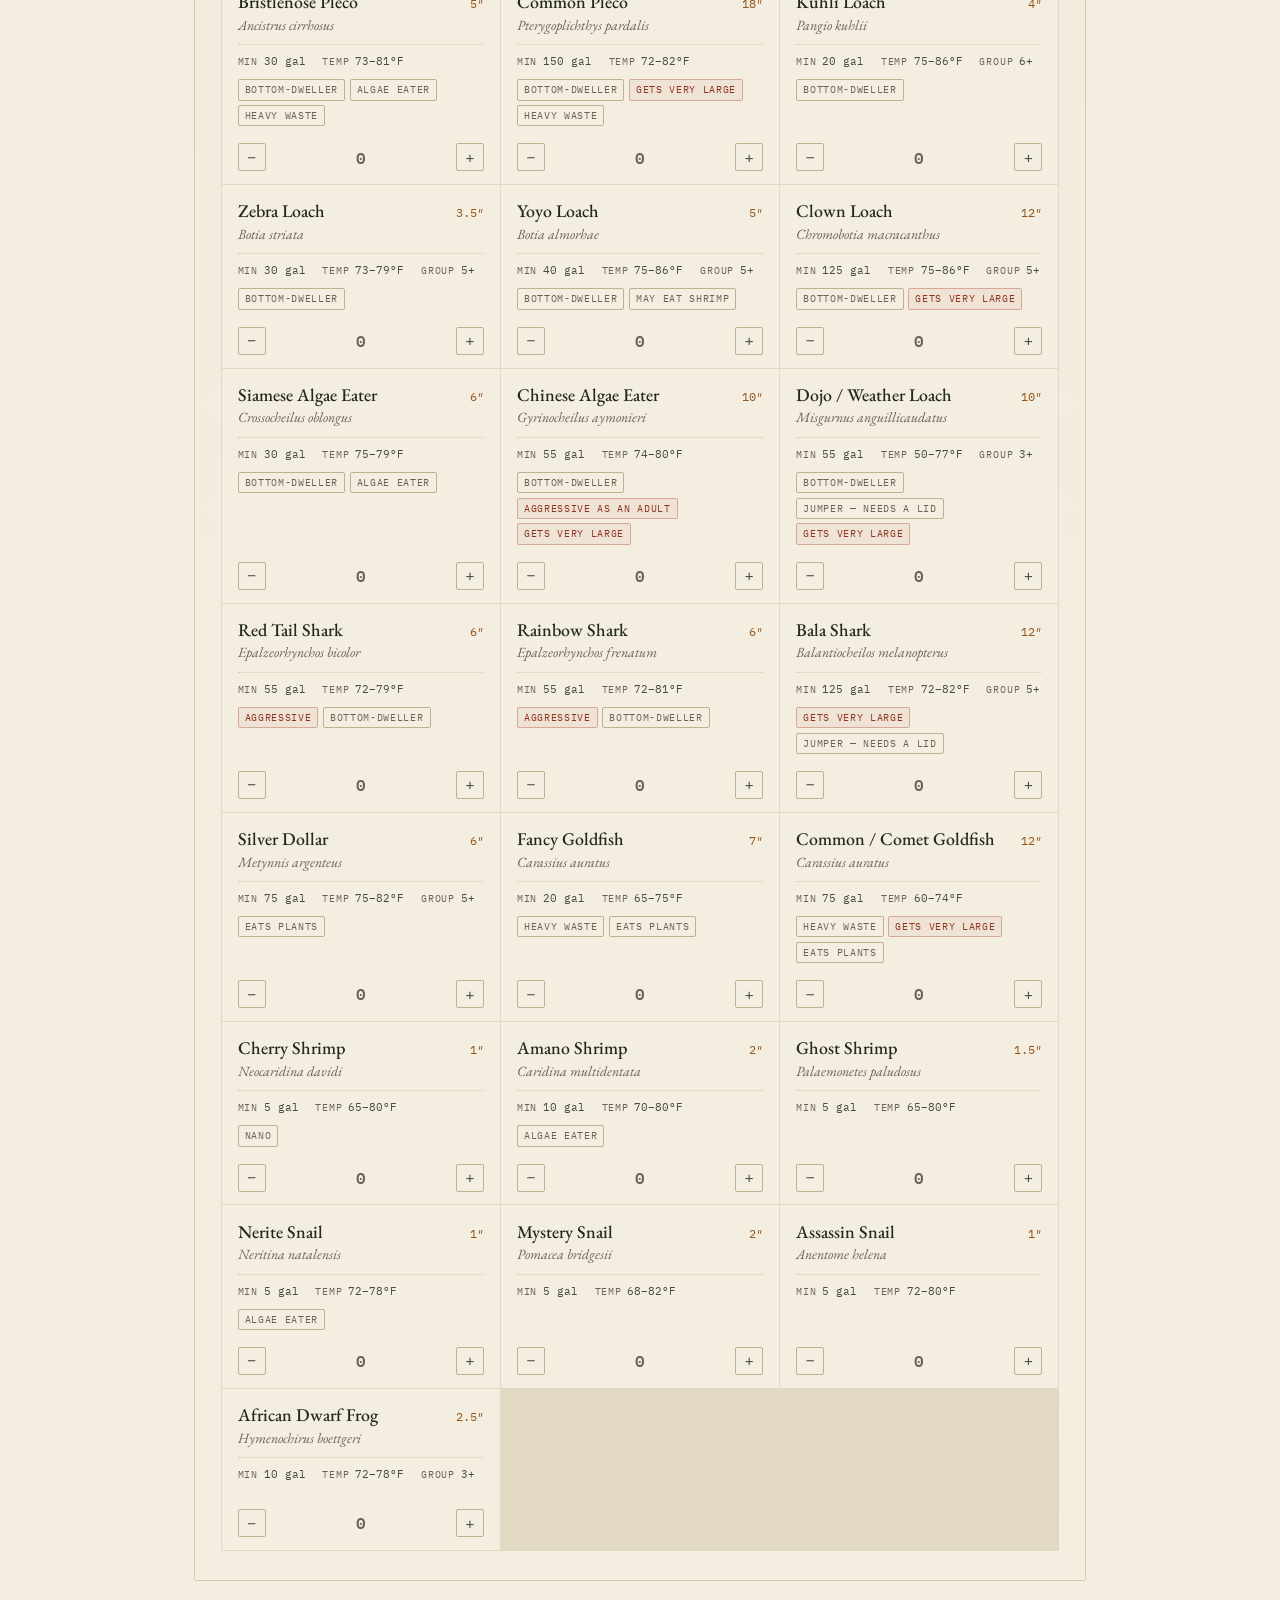
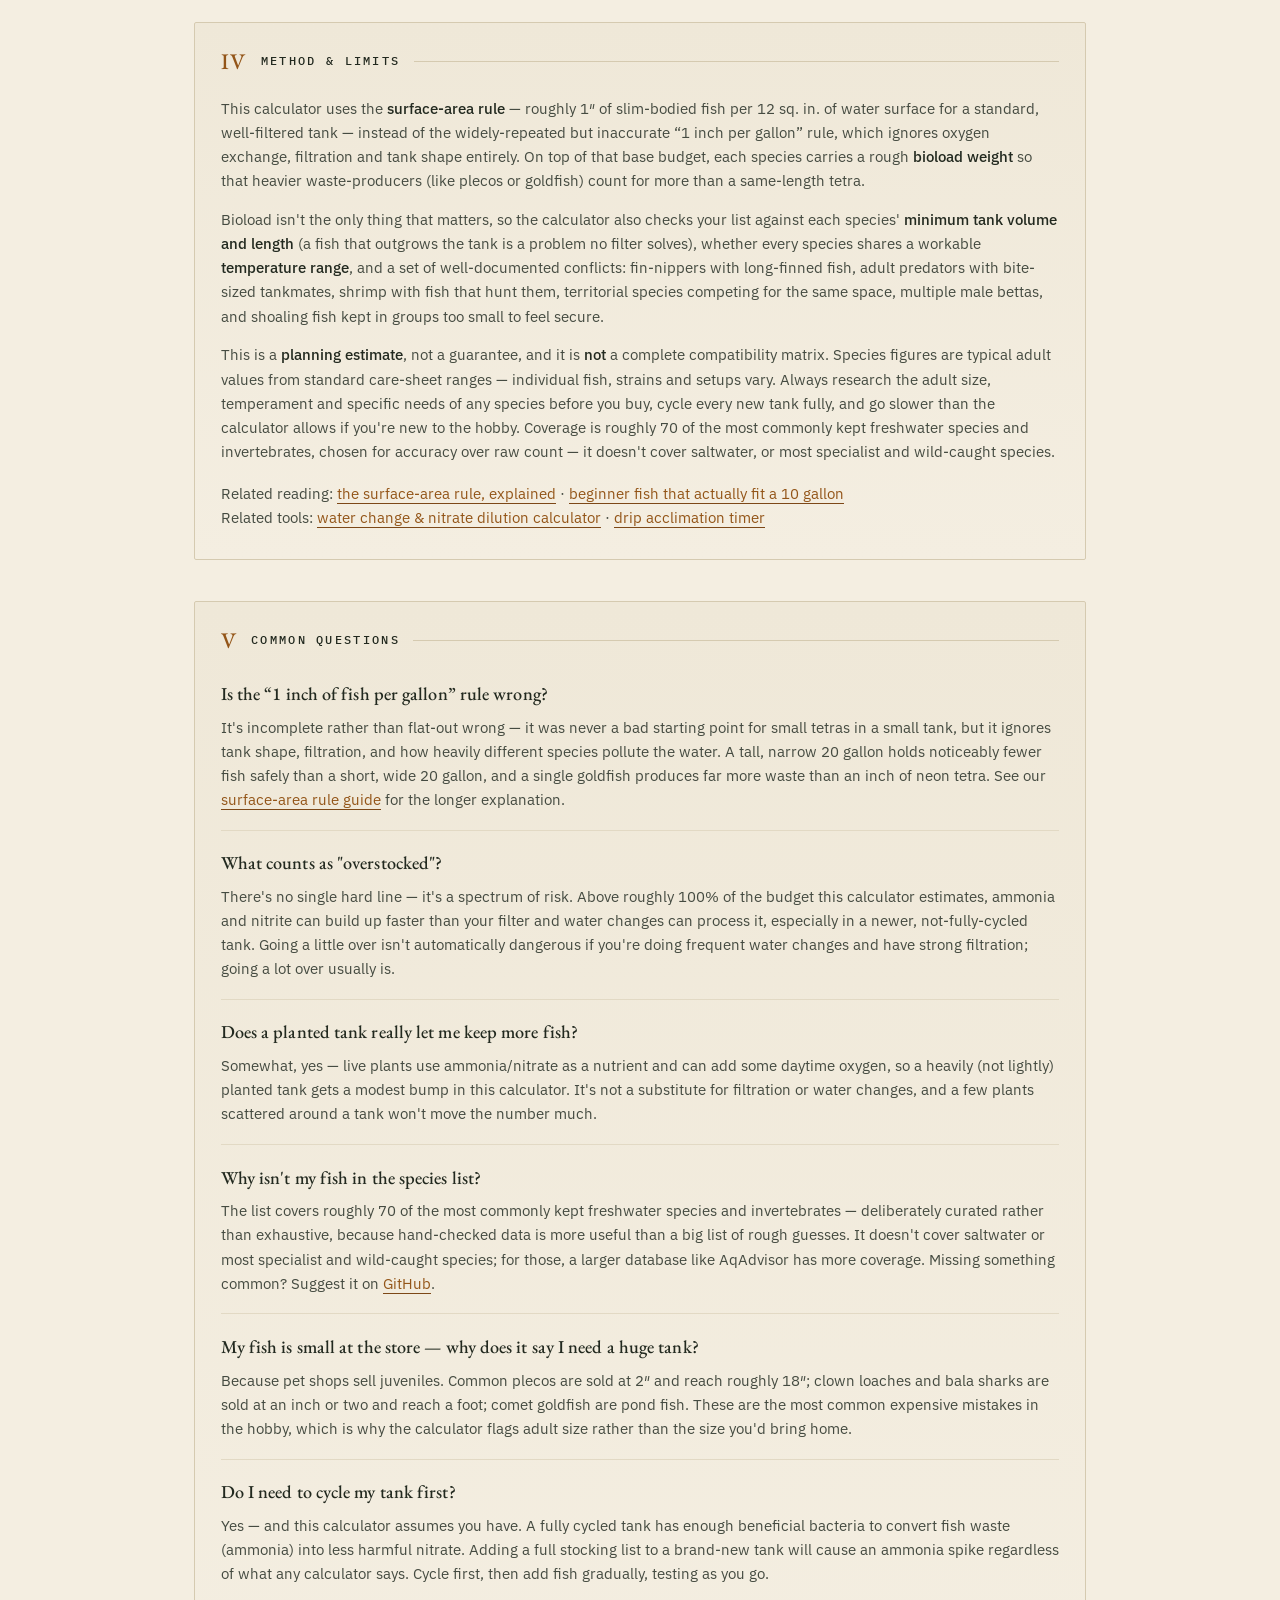
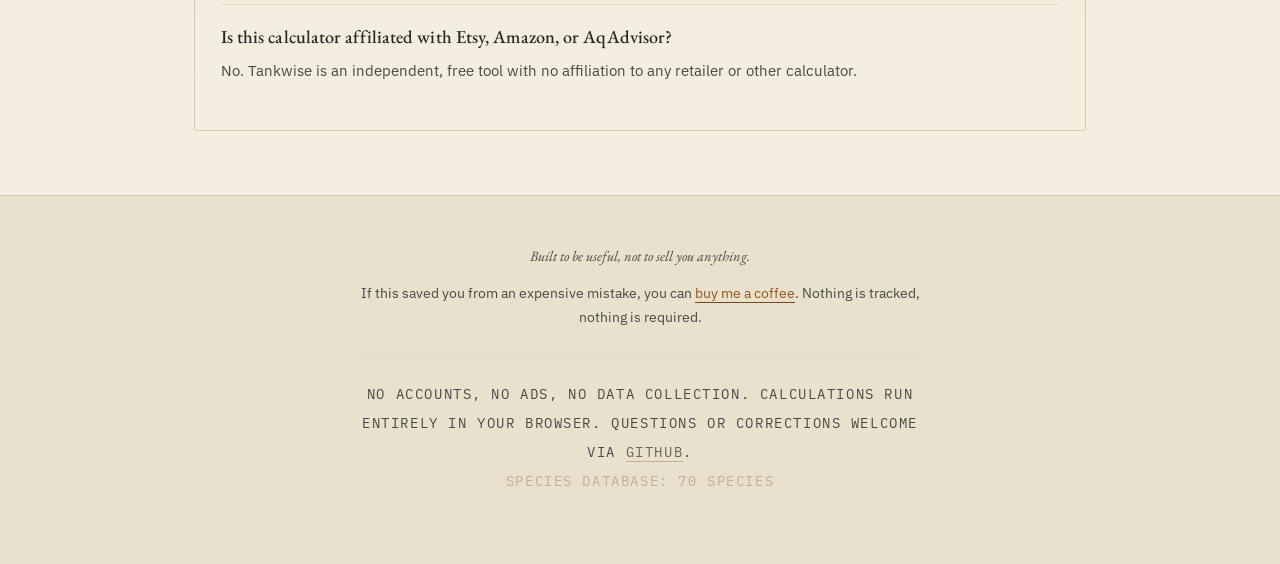
==== commit 766b3734: "Add two more tools: water change calculator, drip acclimation timer Researched aquarium-community to" ====
--- a/index.html
+++ b/index.html
@@ -23,7 +23,7 @@
 
 <!-- Asset URLs carry a version so a redeploy can't be masked by a stale
      browser cache. Bump ?v= whenever style.css or app.js changes. -->
-<link rel="stylesheet" href="style.css?v=5" />
+<link rel="stylesheet" href="style.css?v=6" />
 
 <script type="application/ld+json">
 {
@@ -78,6 +78,12 @@
       <button type="button" id="theme-toggle" class="theme-toggle"></button>
       <a class="tip-link" href="#support">Support this tool</a>
     </div>
+  </nav>
+
+  <nav class="tool-nav" aria-label="Tankwise tools">
+    <a href="index.html" class="on">Stocking calculator</a>
+    <a href="tools/water-change-calculator.html">Water change calculator</a>
+    <a href="tools/drip-acclimation-timer.html">Acclimation timer</a>
   </nav>
 
   <div class="hero-copy">
@@ -275,6 +281,10 @@
       Related reading:
       <a href="guides/surface-area-rule.html">the surface-area rule, explained</a> ·
       <a href="guides/beginner-fish-for-a-10-gallon-tank.html">beginner fish that actually fit a 10 gallon</a>
+      <br />
+      Related tools:
+      <a href="tools/water-change-calculator.html">water change &amp; nitrate dilution calculator</a> ·
+      <a href="tools/drip-acclimation-timer.html">drip acclimation timer</a>
     </p>
   </section>
 
@@ -384,7 +394,8 @@
   </div>
 </footer>
 
-<script src="app.js?v=5"></script>
-<script src="theme.js?v=5"></script>
+<script src="species-data.js?v=6"></script>
+<script src="app.js?v=6"></script>
+<script src="theme.js?v=6"></script>
 </body>
 </html>
--- a/style.css
+++ b/style.css
@@ -231,8 +231,34 @@
   align-items: baseline;
   justify-content: space-between;
   gap: 1rem;
-  padding-bottom: 1.4rem;
+  padding-bottom: 1rem;
+}
+
+/* tool switcher — a plate-index for the whole site, not just this page */
+.tool-nav {
+  max-width: 940px;
+  margin: 0 auto;
+  display: flex;
+  flex-wrap: wrap;
+  gap: 0.3rem 1.4rem;
+  padding-bottom: 1.1rem;
   border-bottom: 1px solid var(--line-soft);
+}
+.tool-nav a {
+  font-family: var(--font-mono);
+  font-size: 0.68rem;
+  text-transform: uppercase;
+  letter-spacing: 0.1em;
+  text-decoration: none;
+  color: var(--muted);
+  padding-bottom: 0.3rem;
+  border-bottom: 2px solid transparent;
+  transition: color 0.18s, border-color 0.18s;
+}
+.tool-nav a:hover { color: var(--fg); }
+.tool-nav a.on {
+  color: var(--accent);
+  border-bottom-color: var(--accent);
 }
 
 .brand {
@@ -877,6 +903,126 @@
 }
 .species-card:not(.active) .stepper .count { color: var(--muted); }
 
+/* ---------- acclimation timer ---------- */
+.recommendation {
+  margin-top: 1rem;
+  padding: 0.8rem 0.95rem;
+  border-left: 2px solid var(--accent);
+  background: var(--note-wash);
+  font-size: 0.88rem;
+}
+.recommendation p { margin: 0; color: var(--text); }
+.recommendation strong { color: var(--fg); }
+
+.tap-btn {
+  width: 100%;
+  font-family: var(--font-display);
+  font-size: 1.3rem;
+  font-weight: 500;
+  color: var(--fg);
+  background: var(--bg-2);
+  border: 1px dashed var(--line-bright);
+  border-radius: 2px;
+  padding: 1.4rem;
+  cursor: pointer;
+  transition: background 0.1s, border-color 0.15s, transform 0.05s;
+  user-select: none;
+  -webkit-tap-highlight-color: transparent;
+}
+.tap-btn:hover { border-color: var(--accent); }
+.tap-btn:active { background: var(--active-b); transform: scale(0.99); }
+
+.tap-readout {
+  margin-top: 0.7rem;
+  font-family: var(--font-mono);
+  font-size: 0.82rem;
+  color: var(--muted);
+  text-align: center;
+}
+.tap-readout strong { color: var(--accent); }
+
+.timer-display {
+  display: flex;
+  flex-direction: column;
+  align-items: center;
+  text-align: center;
+  margin-top: 1.4rem;
+  padding-top: 1.4rem;
+  border-top: 1px solid var(--line-soft);
+}
+
+.timer-ring-wrap {
+  position: relative;
+  width: 200px;
+  height: 200px;
+}
+.timer-ring { width: 100%; height: 100%; transform: rotate(-90deg); }
+.timer-ring-track {
+  fill: none;
+  stroke: var(--line);
+  stroke-width: 5;
+}
+.timer-ring-progress {
+  fill: none;
+  stroke: var(--accent);
+  stroke-width: 5;
+  stroke-linecap: round;
+  transition: stroke-dashoffset 0.25s linear;
+}
+.timer-time {
+  position: absolute;
+  inset: 0;
+  display: flex;
+  align-items: center;
+  justify-content: center;
+  font-family: var(--font-mono);
+  font-size: 2rem;
+  font-weight: 600;
+  color: var(--fg);
+}
+
+.timer-controls {
+  display: flex;
+  gap: 0.6rem;
+  margin-top: 1.3rem;
+}
+.timer-btn {
+  padding: 0.55rem 1.3rem;
+  font-size: 0.7rem;
+}
+.timer-btn:disabled { opacity: 0.4; cursor: not-allowed; }
+
+.timer-display .status-line { margin-top: 1rem; }
+
+/* ---------- data table (schedules, dilution steps) ---------- */
+.table-wrap { overflow-x: auto; }
+.data-table {
+  width: 100%;
+  border-collapse: collapse;
+  font-family: var(--font-mono);
+  font-size: 0.85rem;
+}
+.data-table th {
+  text-align: left;
+  font-size: 0.66rem;
+  text-transform: uppercase;
+  letter-spacing: 0.1em;
+  color: var(--muted);
+  font-weight: 500;
+  padding: 0.5rem 0.8rem;
+  border-bottom: 1px solid var(--line-bright);
+}
+.data-table td {
+  padding: 0.45rem 0.8rem;
+  border-bottom: 1px dotted var(--line);
+  color: var(--text);
+}
+.data-table tr.hit td {
+  color: var(--good);
+  font-weight: 600;
+}
+.data-table tr:last-child td { border-bottom: none; }
+
 /* ---------- prose ---------- */
 .method-panel p,
 .faq-item p { color: var(--text); font-size: 0.93rem; }
